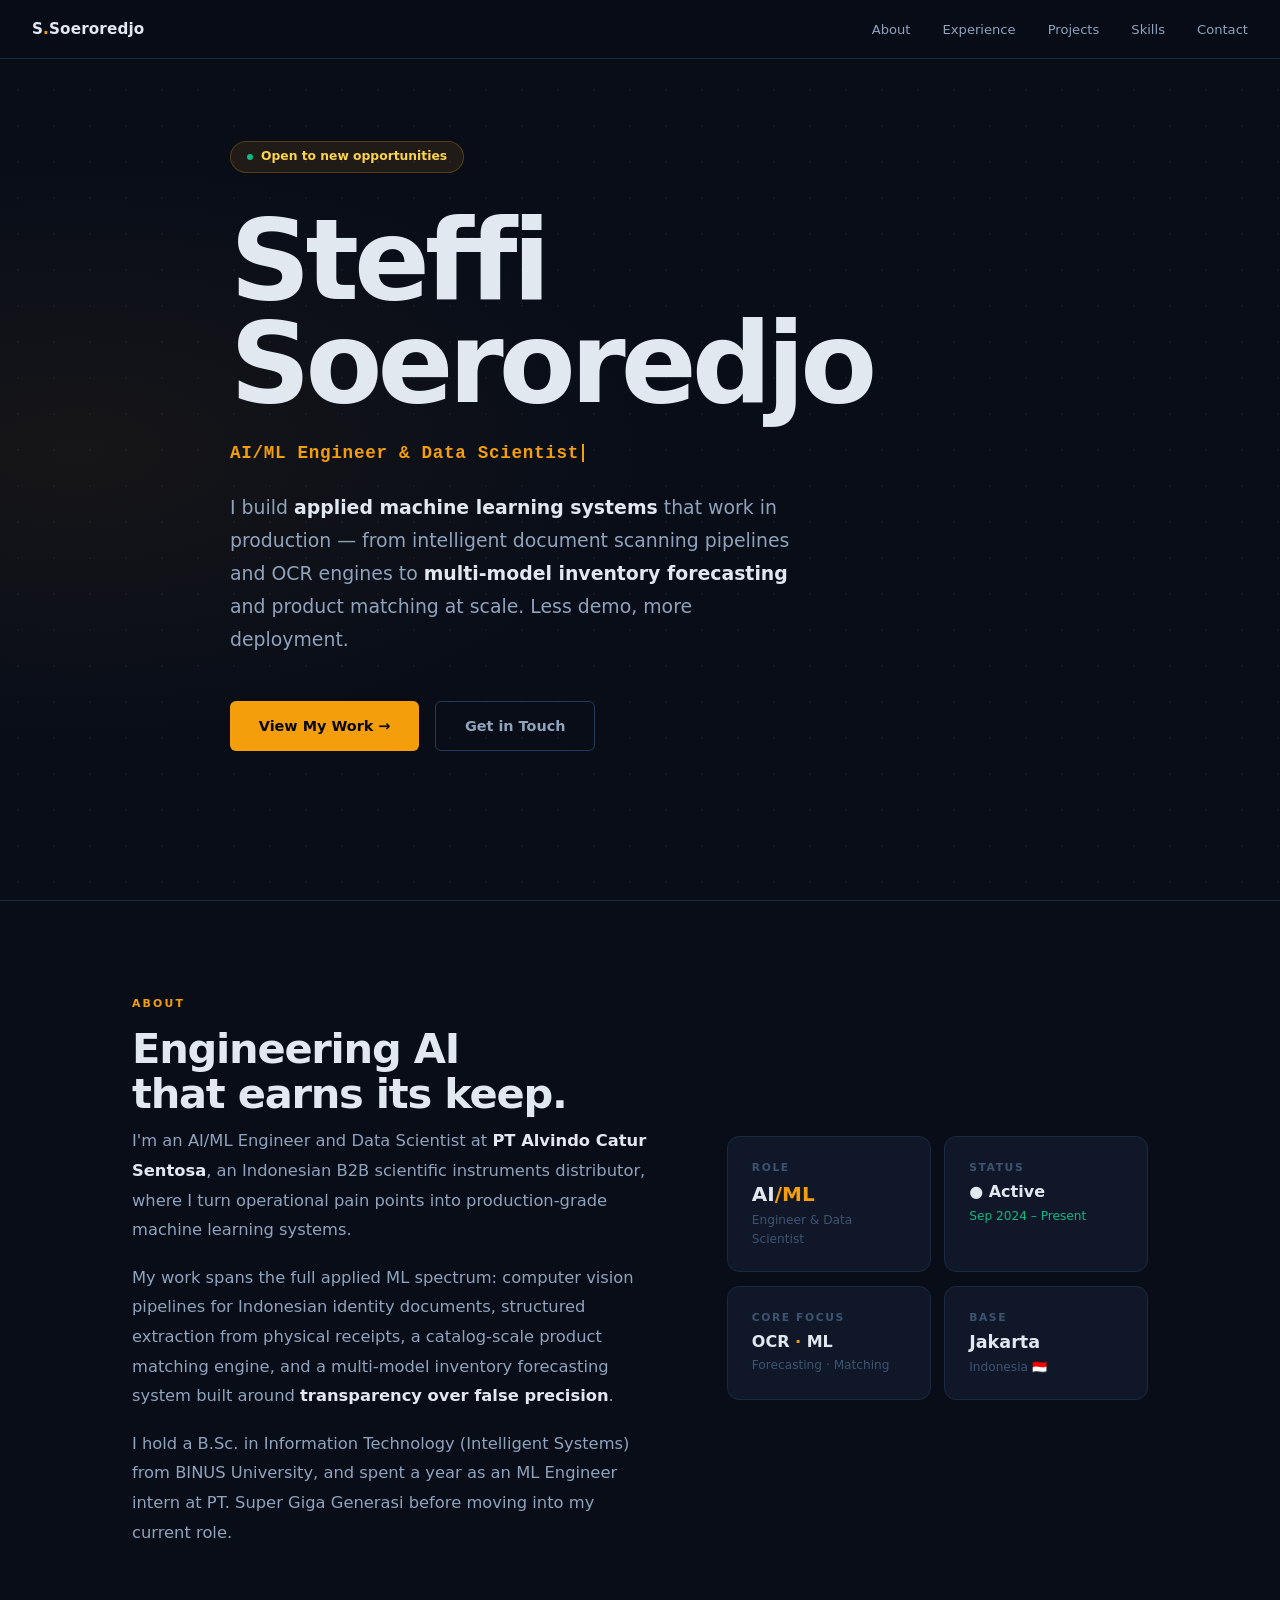
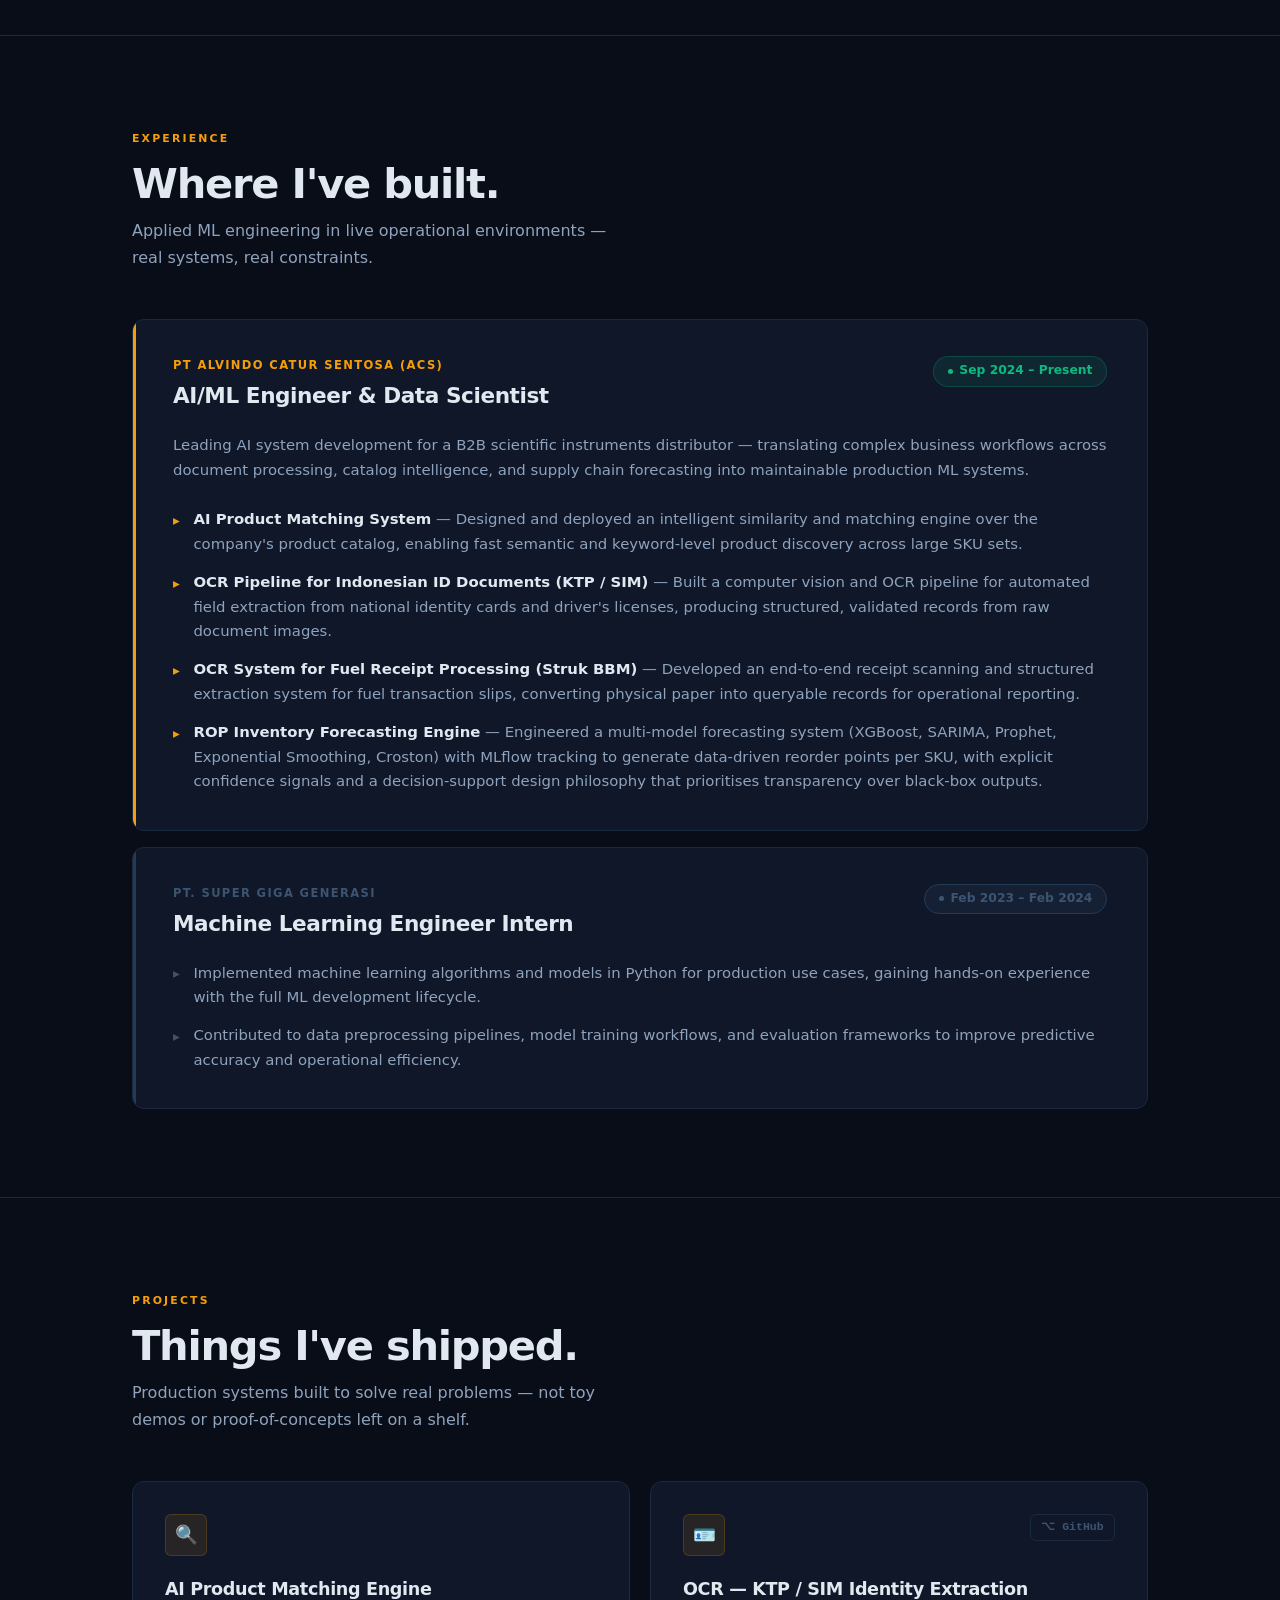
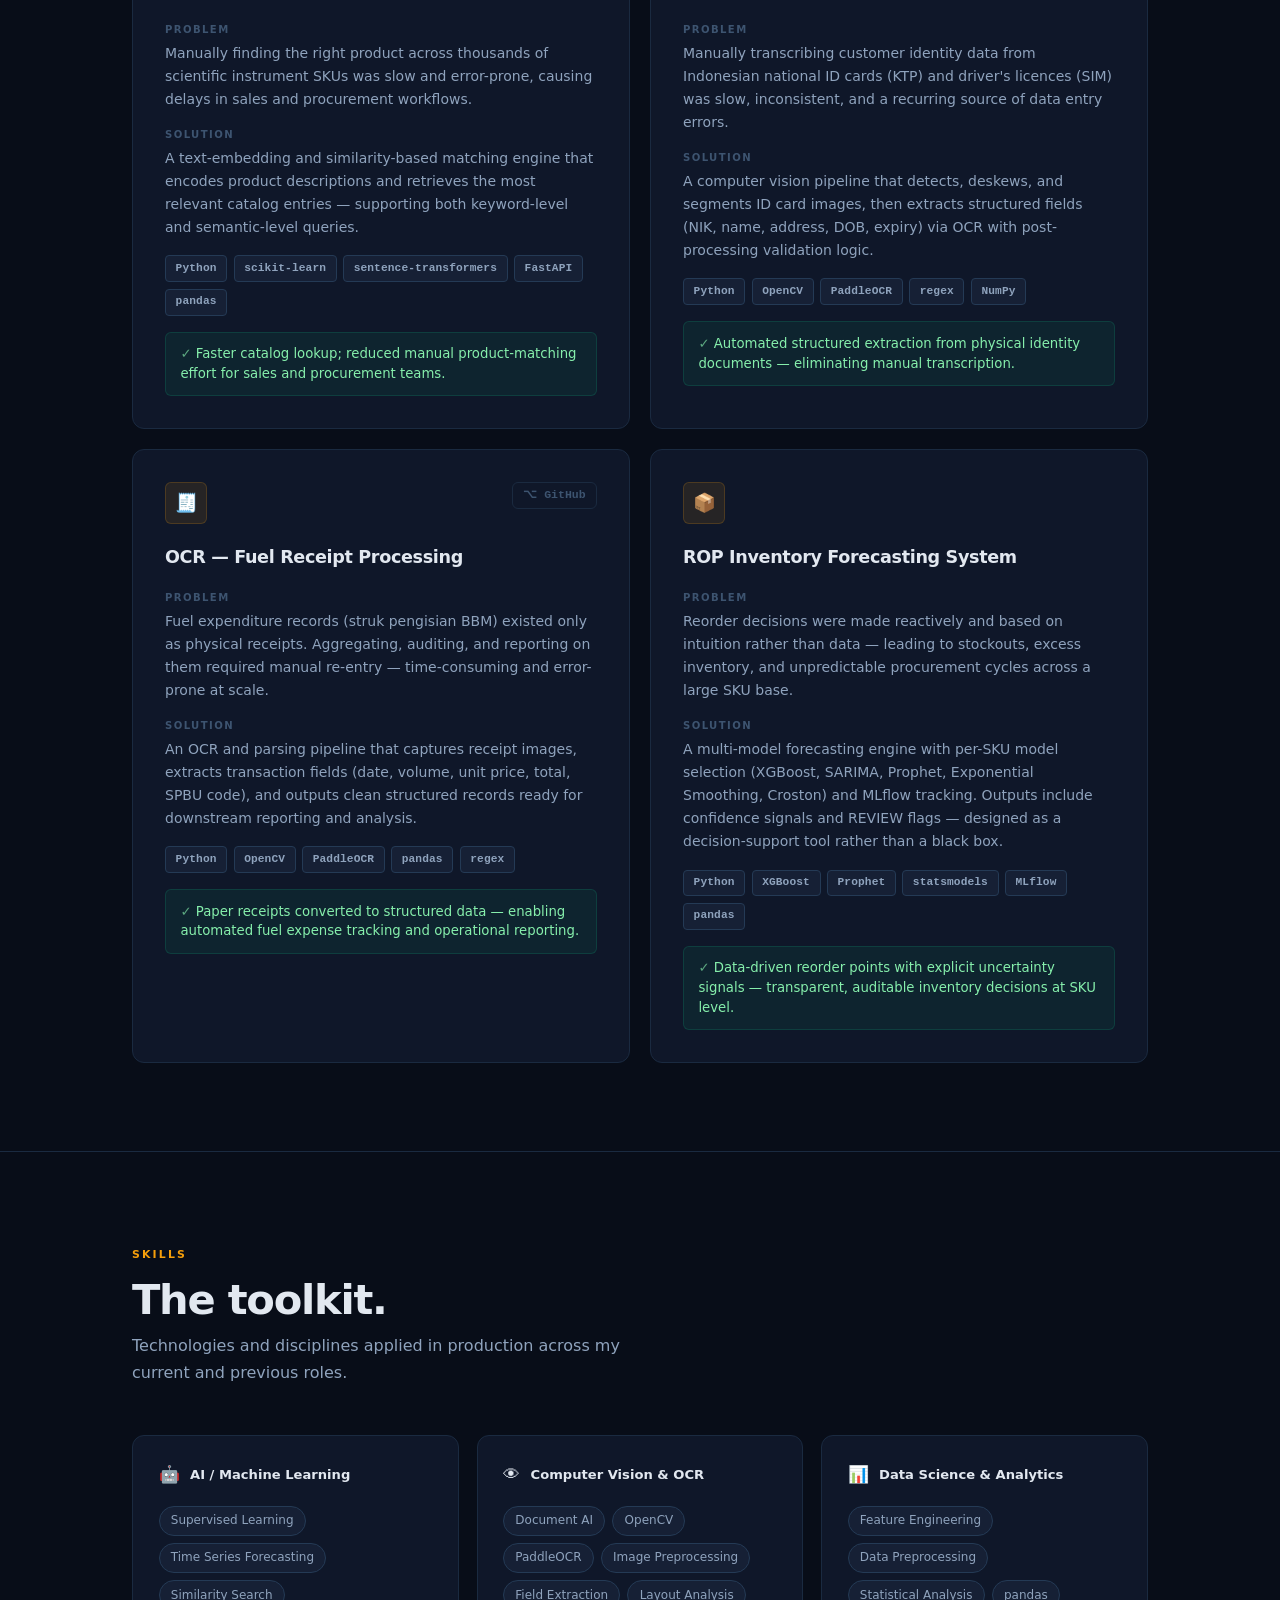
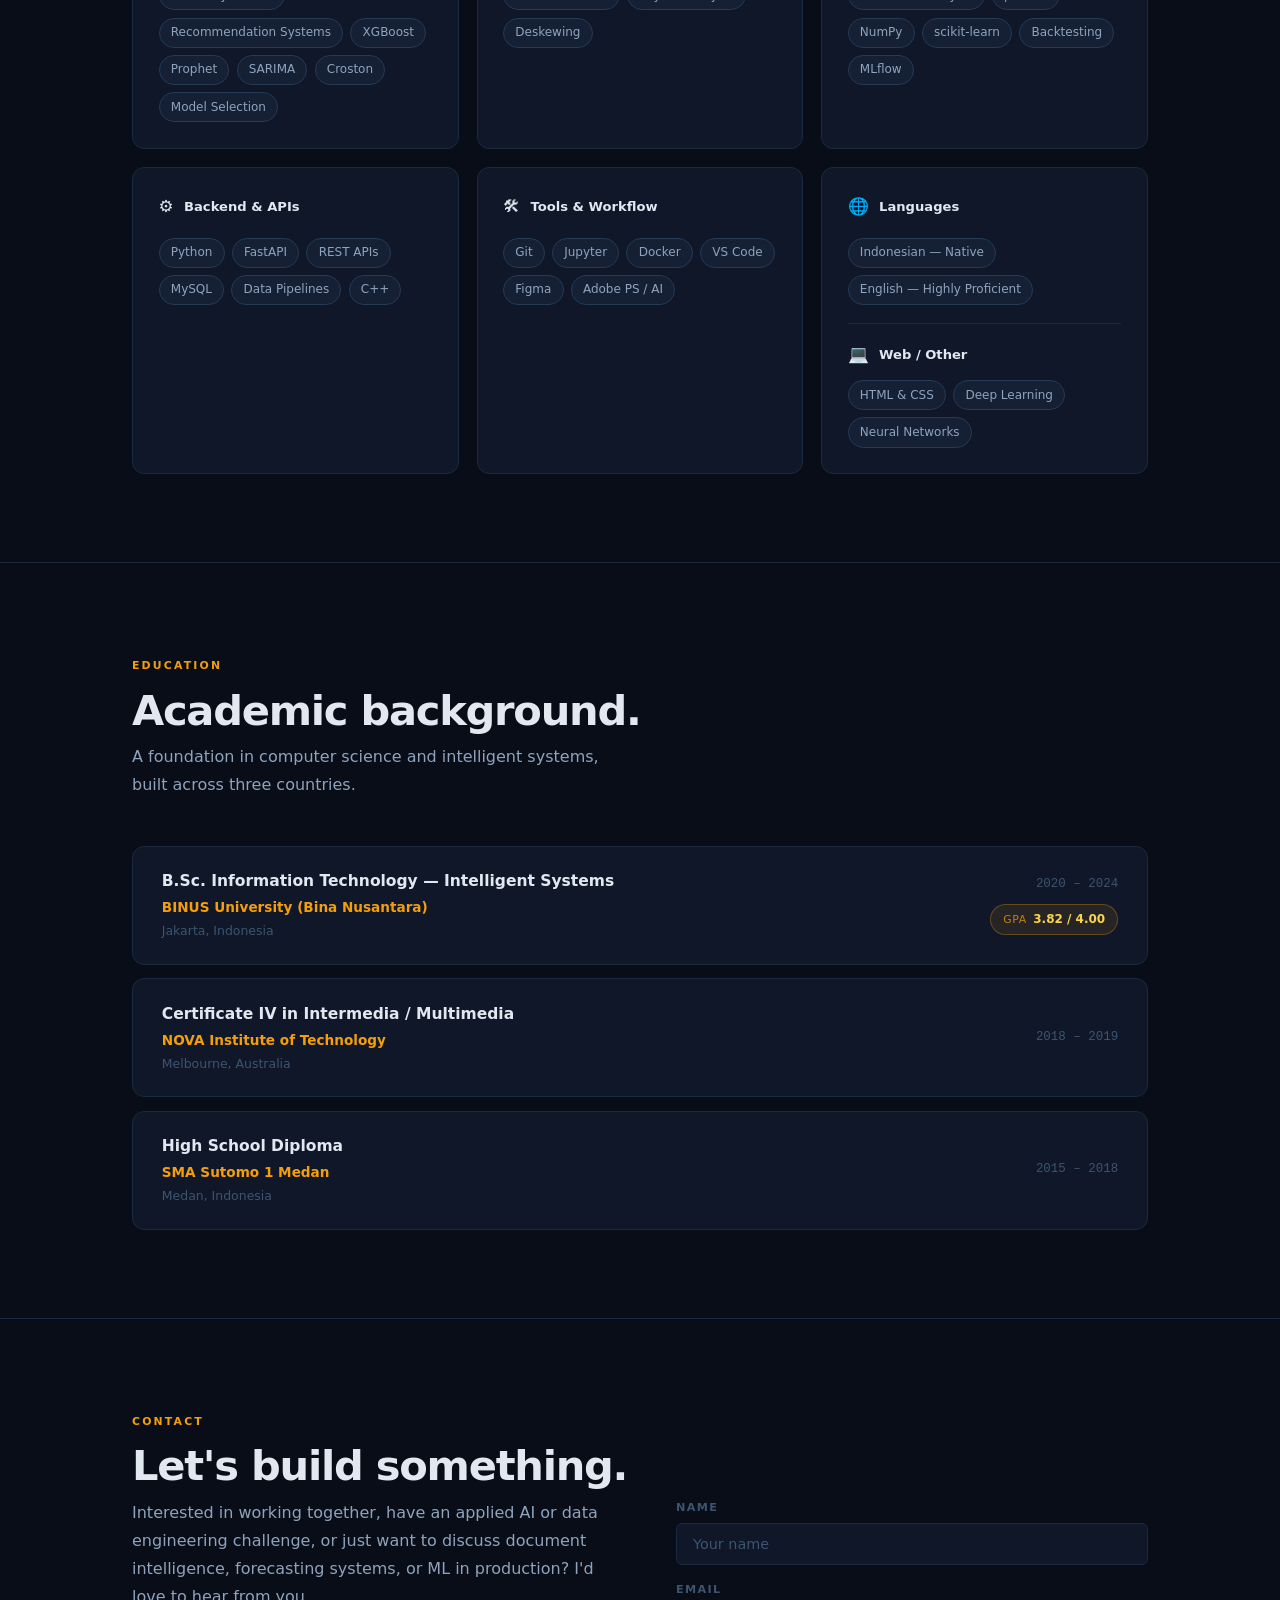
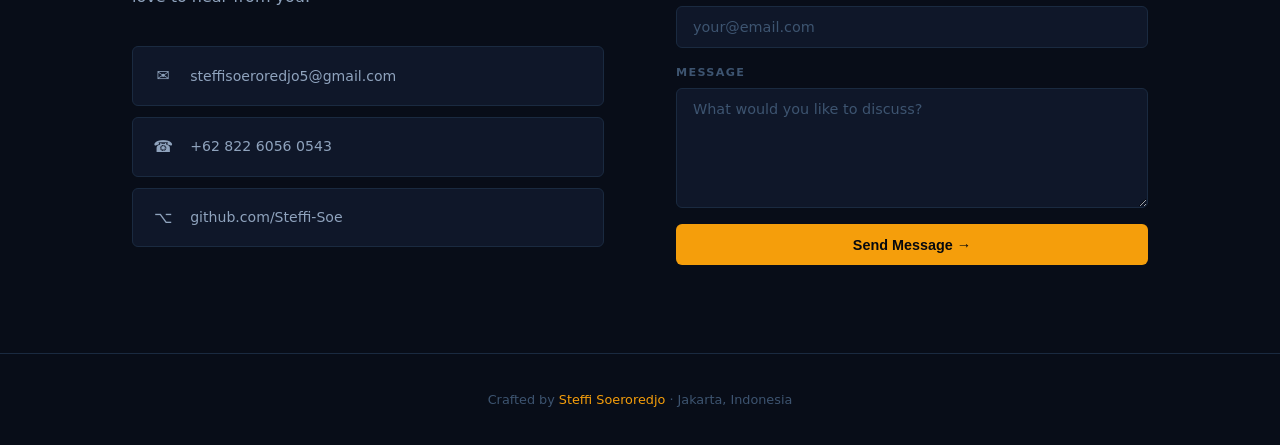
==== index.html @ 79d6d600 "Initial commit" ====
<!DOCTYPE html>
<html lang="en">
<head>
  <meta charset="UTF-8" />
  <meta name="viewport" content="width=device-width, initial-scale=1.0" />
  <title>Steffi Soeroredjo — AI/ML Engineer & Data Scientist</title>
  <style>
    /* ── DESIGN TOKENS ───────────────────────────────────────── */
    :root {
      --bg:           #080D18;
      --surface:      #0F1729;
      --surface-2:    #162035;
      --border:       #1A2A40;
      --border-light: #243A55;
      --accent:       #F59E0B;
      --accent-dim:   rgba(245,158,11,0.10);
      --accent-glow:  rgba(245,158,11,0.25);
      --accent-soft:  #FCD34D;
      --text:         #E2E8F0;
      --text-2:       #8FA3BD;
      --text-3:       #3D5470;
      --green:        #10B981;
      --green-dim:    rgba(16,185,129,0.08);
      --r:            12px;
      --r-sm:         6px;
    }

    /* ── RESET ───────────────────────────────────────────────── */
    *, *::before, *::after { box-sizing: border-box; margin: 0; padding: 0; }
    html { scroll-behavior: smooth; -webkit-font-smoothing: antialiased; }
    body {
      background: var(--bg);
      color: var(--text);
      font-family: -apple-system, BlinkMacSystemFont, 'Segoe UI', system-ui, sans-serif;
      font-size: 16px;
      line-height: 1.6;
      overflow-x: hidden;
    }
    a { color: var(--accent); text-decoration: none; }
    a:hover { text-decoration: underline; }

    /* ── LAYOUT ──────────────────────────────────────────────── */
    .container { max-width: 1080px; margin: 0 auto; padding: 0 2rem; }
    section { padding: 5.5rem 0; }

    /* ── EYEBROW LABEL ───────────────────────────────────────── */
    .eyebrow {
      display: inline-block;
      font-size: 0.68rem;
      font-weight: 700;
      letter-spacing: 0.2em;
      text-transform: uppercase;
      color: var(--accent);
      margin-bottom: 0.9rem;
    }

    /* ── SECTION HEADERS ─────────────────────────────────────── */
    h2 {
      font-size: clamp(1.9rem, 4vw, 2.6rem);
      font-weight: 900;
      color: var(--text);
      line-height: 1.08;
      letter-spacing: -0.03em;
      margin-bottom: 0.6rem;
    }
    .section-sub {
      color: var(--text-2);
      font-size: 1rem;
      max-width: 500px;
      margin-bottom: 3rem;
      line-height: 1.7;
    }

    /* ── NAV ─────────────────────────────────────────────────── */
    nav {
      position: fixed;
      top: 0; left: 0; right: 0;
      z-index: 200;
      display: flex;
      justify-content: space-between;
      align-items: center;
      padding: 1rem 2rem;
      background: rgba(8, 13, 24, 0.82);
      backdrop-filter: blur(20px);
      -webkit-backdrop-filter: blur(20px);
      border-bottom: 1px solid var(--border);
    }
    .nav-logo {
      font-size: 0.95rem;
      font-weight: 800;
      color: var(--text);
      letter-spacing: 0.01em;
    }
    .nav-logo em { color: var(--accent); font-style: normal; }
    .nav-links { display: flex; gap: 2rem; list-style: none; }
    .nav-links a {
      font-size: 0.82rem;
      font-weight: 500;
      color: var(--text-2);
      transition: color 0.2s;
    }
    .nav-links a:hover { color: var(--accent); text-decoration: none; }

    /* ── BUTTONS ─────────────────────────────────────────────── */
    .btn {
      display: inline-flex;
      align-items: center;
      gap: 0.5rem;
      padding: 0.8rem 1.8rem;
      border-radius: var(--r-sm);
      font-size: 0.9rem;
      font-weight: 700;
      cursor: pointer;
      border: none;
      transition: all 0.2s;
      text-decoration: none;
    }
    .btn-primary {
      background: var(--accent);
      color: #06090F;
    }
    .btn-primary:hover {
      background: var(--accent-soft);
      box-shadow: 0 8px 28px var(--accent-glow);
      transform: translateY(-1px);
      text-decoration: none;
    }
    .btn-ghost {
      background: transparent;
      color: var(--text-2);
      border: 1px solid var(--border-light);
    }
    .btn-ghost:hover {
      background: var(--surface);
      color: var(--text);
      border-color: var(--accent);
      text-decoration: none;
    }

    /* ── HERO ────────────────────────────────────────────────── */
    #hero {
      min-height: 100vh;
      display: flex;
      align-items: center;
      padding-top: 5rem;
      position: relative;
      overflow: hidden;
    }
    #hero::before {
      content: '';
      position: absolute;
      inset: 0;
      background-image: radial-gradient(circle, rgba(255,255,255,0.04) 1px, transparent 1px);
      background-size: 36px 36px;
      pointer-events: none;
    }
    #hero::after {
      content: '';
      position: absolute;
      top: 15%; left: -15%;
      width: 70%; height: 70%;
      background: radial-gradient(ellipse at 30% 50%,
        rgba(245,158,11,0.06) 0%, transparent 65%);
      pointer-events: none;
    }
    .hero-inner { position: relative; z-index: 1; max-width: 820px; }
    .hero-badge {
      display: inline-flex;
      align-items: center;
      gap: 0.5rem;
      padding: 0.35rem 1rem;
      border-radius: 999px;
      background: var(--accent-dim);
      border: 1px solid rgba(245,158,11,0.25);
      font-size: 0.77rem;
      font-weight: 600;
      color: var(--accent-soft);
      margin-bottom: 2.2rem;
    }
    .dot-green {
      width: 6px; height: 6px;
      background: var(--green);
      border-radius: 50%;
      animation: blink 2s ease-in-out infinite;
    }
    @keyframes blink {
      0%, 100% { opacity: 1; }
      50%       { opacity: 0.25; }
    }
    .hero-name {
      font-size: clamp(3.5rem, 10vw, 7rem);
      font-weight: 900;
      color: var(--text);
      line-height: 0.92;
      letter-spacing: -0.045em;
      margin-bottom: 1.5rem;
      position: relative;
      display: inline-block;
    }
    /* SIGNATURE — scan line sweeps name once on load */
    .hero-name::after {
      content: '';
      position: absolute;
      left: -3%; right: -3%;
      top: 0;
      height: 2px;
      background: linear-gradient(
        90deg,
        transparent 0%,
        rgba(245,158,11,0.0) 10%,
        var(--accent) 50%,
        rgba(245,158,11,0.0) 90%,
        transparent 100%
      );
      box-shadow: 0 0 12px 2px rgba(245,158,11,0.5);
      animation: scan 2.4s cubic-bezier(0.4, 0, 0.2, 1) 0.6s both;
      opacity: 0;
    }
    @keyframes scan {
      0%   { top: 0%;    opacity: 0.95; }
      88%  { top: 108%;  opacity: 0.95; }
      100% { top: 108%;  opacity: 0;    }
    }
    .hero-role {
      font-family: 'Courier New', 'Lucida Console', monospace;
      font-size: clamp(0.88rem, 2vw, 1.1rem);
      font-weight: 600;
      color: var(--accent);
      letter-spacing: 0.04em;
      margin-bottom: 1.5rem;
    }
    .hero-role .cursor {
      display: inline-block;
      width: 2px; height: 1em;
      background: var(--accent);
      margin-left: 3px;
      vertical-align: middle;
      animation: cursor-blink 1s step-end infinite;
    }
    @keyframes cursor-blink {
      0%, 100% { opacity: 1; } 50% { opacity: 0; }
    }
    .hero-tagline {
      font-size: clamp(1rem, 2vw, 1.18rem);
      color: var(--text-2);
      max-width: 560px;
      line-height: 1.75;
      margin-bottom: 2.8rem;
    }
    .hero-tagline strong { color: var(--text); font-weight: 600; }
    .hero-cta { display: flex; gap: 1rem; flex-wrap: wrap; }

    /* ── ABOUT ───────────────────────────────────────────────── */
    #about { border-top: 1px solid var(--border); }
    .about-grid {
      display: grid;
      grid-template-columns: 1.1fr 0.9fr;
      gap: 5rem;
      align-items: center;
    }
    .about-text p {
      color: var(--text-2);
      font-size: 1.02rem;
      line-height: 1.82;
      margin-bottom: 1.1rem;
    }
    .about-text p strong { color: var(--text); }
    .about-text p:last-child { margin-bottom: 0; }
    .about-cards {
      display: grid;
      grid-template-columns: 1fr 1fr;
      gap: 0.85rem;
    }
    .info-card {
      background: var(--surface);
      border: 1px solid var(--border);
      border-radius: var(--r);
      padding: 1.35rem 1.5rem;
      transition: border-color 0.2s, box-shadow 0.2s;
    }
    .info-card:hover {
      border-color: rgba(245,158,11,0.35);
      box-shadow: 0 0 20px rgba(245,158,11,0.06);
    }
    .info-card-label {
      font-size: 0.67rem;
      font-weight: 700;
      letter-spacing: 0.15em;
      text-transform: uppercase;
      color: var(--text-3);
      margin-bottom: 0.45rem;
    }
    .info-card-value {
      font-size: 1.25rem;
      font-weight: 800;
      color: var(--text);
      line-height: 1.1;
    }
    .info-card-value em { color: var(--accent); font-style: normal; }
    .info-card-sub { font-size: 0.76rem; color: var(--text-3); margin-top: 0.35rem; }
    .info-card-sub.active { color: var(--green); }

    /* ── EXPERIENCE ──────────────────────────────────────────── */
    #experience { border-top: 1px solid var(--border); }
    .exp-stack { display: flex; flex-direction: column; gap: 1rem; }
    .exp-card {
      background: var(--surface);
      border: 1px solid var(--border);
      border-radius: var(--r);
      padding: 2.25rem 2.5rem;
      position: relative;
      overflow: hidden;
      transition: border-color 0.2s;
    }
    .exp-card::before {
      content: '';
      position: absolute;
      left: 0; top: 0; bottom: 0;
      width: 3px;
      background: var(--accent);
    }
    .exp-card.secondary::before { background: var(--border-light); }
    .exp-card:hover { border-color: var(--border-light); }
    .exp-top {
      display: flex;
      justify-content: space-between;
      align-items: flex-start;
      flex-wrap: wrap;
      gap: 0.75rem;
      margin-bottom: 1.2rem;
    }
    .exp-company {
      font-size: 0.72rem;
      font-weight: 700;
      letter-spacing: 0.12em;
      text-transform: uppercase;
      color: var(--accent);
      margin-bottom: 0.3rem;
    }
    .exp-card.secondary .exp-company { color: var(--text-3); }
    .exp-role {
      font-size: 1.35rem;
      font-weight: 800;
      color: var(--text);
      letter-spacing: -0.02em;
    }
    .exp-badge {
      display: inline-flex;
      align-items: center;
      gap: 0.4rem;
      padding: 0.28rem 0.85rem;
      border-radius: 999px;
      font-size: 0.77rem;
      font-weight: 600;
      white-space: nowrap;
    }
    .exp-badge.current {
      background: rgba(16,185,129,0.1);
      border: 1px solid rgba(16,185,129,0.22);
      color: var(--green);
    }
    .exp-badge.past {
      background: var(--surface-2);
      border: 1px solid var(--border-light);
      color: var(--text-3);
    }
    .exp-badge .dot { width: 5px; height: 5px; border-radius: 50%; }
    .exp-badge.current .dot { background: var(--green); animation: blink 2s ease-in-out infinite; }
    .exp-badge.past .dot { background: var(--text-3); }
    .exp-desc {
      color: var(--text-2);
      font-size: 0.93rem;
      line-height: 1.7;
      margin-bottom: 1.5rem;
    }
    .exp-bullets { list-style: none; display: flex; flex-direction: column; gap: 0.85rem; }
    .exp-bullets li {
      display: flex;
      gap: 0.85rem;
      align-items: flex-start;
      color: var(--text-2);
      font-size: 0.93rem;
      line-height: 1.65;
    }
    .exp-bullets li .arrow {
      color: var(--accent);
      flex-shrink: 0;
      margin-top: 0.12em;
      font-size: 0.85rem;
    }
    .exp-card.secondary .exp-bullets li .arrow { color: var(--text-3); }
    .exp-bullets li strong { color: var(--text); font-weight: 600; }

    /* ── PROJECTS ────────────────────────────────────────────── */
    #projects { border-top: 1px solid var(--border); }
    .projects-grid {
      display: grid;
      grid-template-columns: repeat(2, 1fr);
      gap: 1.25rem;
    }
    .proj-card {
      background: var(--surface);
      border: 1px solid var(--border);
      border-radius: var(--r);
      padding: 2rem;
      display: flex;
      flex-direction: column;
      gap: 1.2rem;
      position: relative;
      overflow: hidden;
      transition: border-color 0.25s, transform 0.25s, box-shadow 0.25s;
    }
    .proj-card::before {
      content: '';
      position: absolute;
      inset: 0;
      background: radial-gradient(ellipse at 0% 0%, rgba(245,158,11,0.07), transparent 55%);
      opacity: 0;
      transition: opacity 0.25s;
      pointer-events: none;
    }
    .proj-card:hover {
      border-color: rgba(245,158,11,0.35);
      transform: translateY(-4px);
      box-shadow: 0 20px 48px rgba(0,0,0,0.45);
    }
    .proj-card:hover::before { opacity: 1; }
    .proj-icon {
      width: 42px; height: 42px;
      background: var(--accent-dim);
      border: 1px solid rgba(245,158,11,0.18);
      border-radius: var(--r-sm);
      display: flex;
      align-items: center;
      justify-content: center;
      font-size: 1.15rem;
      position: relative; z-index: 1;
      flex-shrink: 0;
    }
    .proj-title {
      font-size: 1.1rem;
      font-weight: 800;
      color: var(--text);
      letter-spacing: -0.02em;
      position: relative; z-index: 1;
    }
    .proj-body { display: flex; flex-direction: column; gap: 1rem; flex: 1; position: relative; z-index: 1; }
    .proj-row-label {
      font-size: 0.63rem;
      font-weight: 700;
      letter-spacing: 0.14em;
      text-transform: uppercase;
      color: var(--text-3);
      margin-bottom: 0.22rem;
    }
    .proj-row-text {
      font-size: 0.875rem;
      color: var(--text-2);
      line-height: 1.65;
    }
    .proj-tags { display: flex; flex-wrap: wrap; gap: 0.4rem; }
    .tag {
      font-size: 0.7rem;
      font-weight: 600;
      font-family: 'Courier New', monospace;
      letter-spacing: 0.01em;
      background: var(--surface-2);
      border: 1px solid var(--border-light);
      color: var(--text-2);
      padding: 0.22rem 0.6rem;
      border-radius: 4px;
    }
    .proj-outcome {
      background: var(--green-dim);
      border: 1px solid rgba(16,185,129,0.18);
      border-radius: var(--r-sm);
      padding: 0.7rem 0.9rem;
      font-size: 0.83rem;
      color: #86EFAC;
      line-height: 1.5;
    }
    .proj-outcome::before { content: '✓  '; opacity: 0.65; }
    .gh-link {
      display: inline-flex;
      align-items: center;
      gap: 0.3rem;
      font-size: 0.72rem;
      font-weight: 600;
      font-family: 'Courier New', monospace;
      color: var(--text-3);
      border: 1px solid var(--border);
      border-radius: var(--r-sm);
      padding: 0.22rem 0.65rem;
      transition: color 0.2s, border-color 0.2s;
      text-decoration: none;
    }
    .gh-link:hover {
      color: var(--accent-soft);
      border-color: rgba(245,158,11,0.35);
      text-decoration: none;
    }

    /* ── SKILLS ──────────────────────────────────────────────── */
    #skills { border-top: 1px solid var(--border); }
    .skills-grid {
      display: grid;
      grid-template-columns: repeat(3, 1fr);
      gap: 1.1rem;
    }
    .skill-block {
      background: var(--surface);
      border: 1px solid var(--border);
      border-radius: var(--r);
      padding: 1.6rem;
      transition: border-color 0.2s;
    }
    .skill-block:hover { border-color: var(--border-light); }
    .skill-head {
      display: flex;
      align-items: center;
      gap: 0.65rem;
      margin-bottom: 1.1rem;
    }
    .skill-head-icon { font-size: 1.05rem; }
    .skill-head-title { font-size: 0.82rem; font-weight: 700; color: var(--text); }
    .pills { display: flex; flex-wrap: wrap; gap: 0.45rem; }
    .pill {
      font-size: 0.75rem;
      font-weight: 500;
      padding: 0.28rem 0.7rem;
      border-radius: 999px;
      background: var(--surface-2);
      border: 1px solid var(--border-light);
      color: var(--text-2);
      transition: border-color 0.15s, color 0.15s;
      cursor: default;
    }
    .pill:hover { border-color: rgba(245,158,11,0.4); color: var(--accent-soft); }

    /* ── EDUCATION ───────────────────────────────────────────── */
    #education { border-top: 1px solid var(--border); }
    .edu-list { display: flex; flex-direction: column; gap: 0.85rem; }
    .edu-card {
      background: var(--surface);
      border: 1px solid var(--border);
      border-radius: var(--r);
      padding: 1.4rem 1.8rem;
      display: flex;
      justify-content: space-between;
      align-items: center;
      flex-wrap: wrap;
      gap: 1rem;
      transition: border-color 0.2s;
    }
    .edu-card:hover { border-color: var(--border-light); }
    .edu-degree { font-size: 0.97rem; font-weight: 700; color: var(--text); margin-bottom: 0.2rem; }
    .edu-inst { font-size: 0.85rem; color: var(--accent); font-weight: 600; }
    .edu-loc { font-size: 0.78rem; color: var(--text-3); margin-top: 0.15rem; }
    .edu-period {
      font-size: 0.78rem;
      color: var(--text-3);
      font-family: 'Courier New', monospace;
      white-space: nowrap;
      flex-shrink: 0;
    }
    .edu-right { display: flex; flex-direction: column; align-items: flex-end; gap: 0.55rem; flex-shrink: 0; }
    .gpa-badge {
      display: inline-flex;
      align-items: center;
      gap: 0.4rem;
      padding: 0.3rem 0.75rem;
      background: var(--accent-dim);
      border: 1px solid rgba(245,158,11,0.3);
      border-radius: 999px;
      font-size: 0.75rem;
      font-weight: 700;
      color: var(--accent-soft);
      white-space: nowrap;
    }
    .gpa-badge .gpa-label {
      font-weight: 500;
      color: var(--accent);
      opacity: 0.75;
      font-size: 0.68rem;
      letter-spacing: 0.06em;
      text-transform: uppercase;
    }

    /* ── CONTACT ─────────────────────────────────────────────── */
    #contact { border-top: 1px solid var(--border); }
    .contact-wrap {
      display: grid;
      grid-template-columns: 1fr 1fr;
      gap: 4.5rem;
      align-items: start;
    }
    .contact-info p {
      color: var(--text-2);
      font-size: 1rem;
      line-height: 1.75;
      margin-bottom: 2.2rem;
    }
    .contact-links { display: flex; flex-direction: column; gap: 0.7rem; }
    .clink {
      display: flex;
      align-items: center;
      gap: 1rem;
      padding: 1rem 1.2rem;
      background: var(--surface);
      border: 1px solid var(--border);
      border-radius: var(--r-sm);
      color: var(--text-2);
      font-size: 0.88rem;
      transition: border-color 0.2s, color 0.2s, background 0.2s;
    }
    .clink:hover {
      border-color: var(--accent);
      color: var(--text);
      background: var(--surface-2);
      text-decoration: none;
    }
    .clink-icon { font-size: 1rem; width: 22px; text-align: center; flex-shrink: 0; }
    .contact-form { display: flex; flex-direction: column; gap: 1rem; }
    .form-group { display: flex; flex-direction: column; gap: 0.4rem; }
    .form-label {
      font-size: 0.7rem;
      font-weight: 700;
      letter-spacing: 0.12em;
      text-transform: uppercase;
      color: var(--text-3);
    }
    .form-input, .form-area {
      background: var(--surface);
      border: 1px solid var(--border);
      border-radius: var(--r-sm);
      padding: 0.75rem 1rem;
      color: var(--text);
      font-family: inherit;
      font-size: 0.9rem;
      outline: none;
      transition: border-color 0.2s;
      width: 100%;
    }
    .form-input:focus, .form-area:focus { border-color: var(--accent); }
    .form-area { resize: vertical; min-height: 120px; }
    .form-input::placeholder, .form-area::placeholder { color: var(--text-3); }
    #form-status {
      font-size: 0.82rem;
      color: var(--green);
      text-align: center;
      display: none;
      padding: 0.4rem;
    }

    /* ── FOOTER ──────────────────────────────────────────────── */
    footer {
      border-top: 1px solid var(--border);
      padding: 2.2rem 2rem;
      text-align: center;
      font-size: 0.8rem;
      color: var(--text-3);
    }
    footer em { color: var(--accent); font-style: normal; }

    /* ── SCROLL REVEAL ───────────────────────────────────────── */
    .reveal {
      opacity: 0;
      transform: translateY(28px);
      transition: opacity 0.65s ease, transform 0.65s ease;
    }
    .reveal.in { opacity: 1; transform: none; }
    .reveal-delay-1 { transition-delay: 0.05s; }
    .reveal-delay-2 { transition-delay: 0.12s; }
    .reveal-delay-3 { transition-delay: 0.19s; }
    .reveal-delay-4 { transition-delay: 0.26s; }

    /* ── RESPONSIVE ──────────────────────────────────────────── */
    @media (max-width: 900px) {
      .about-grid { grid-template-columns: 1fr; gap: 3rem; }
      .skills-grid { grid-template-columns: repeat(2, 1fr); }
    }
    @media (max-width: 720px) {
      section { padding: 4rem 0; }
      .container { padding: 0 1.25rem; }
      .nav-links { display: none; }
      .projects-grid { grid-template-columns: 1fr; }
      .contact-wrap { grid-template-columns: 1fr; gap: 2.5rem; }
      .exp-top { flex-direction: column; }
    }
    @media (max-width: 500px) {
      .skills-grid { grid-template-columns: 1fr; }
      .about-cards { grid-template-columns: 1fr 1fr; }
      .hero-cta { flex-direction: column; }
      .btn { width: 100%; justify-content: center; }
    }
    @media (prefers-reduced-motion: reduce) {
      .reveal { opacity: 1; transform: none; transition: none; }
      .hero-name::after { animation: none; opacity: 0; }
      .dot-green { animation: none; }
      .exp-badge.current .dot { animation: none; }
      .hero-role .cursor { animation: none; }
    }
  </style>
</head>
<body>

  <!-- ░░ NAV ░░ -->
  <nav>
    <div class="nav-logo">S<em>.</em>Soeroredjo</div>
    <ul class="nav-links">
      <li><a href="#about">About</a></li>
      <li><a href="#experience">Experience</a></li>
      <li><a href="#projects">Projects</a></li>
      <li><a href="#skills">Skills</a></li>
      <li><a href="#contact">Contact</a></li>
    </ul>
  </nav>

  <!-- ░░ HERO ░░ -->
  <section id="hero">
    <div class="container">
      <div class="hero-inner">
        <div class="hero-badge">
          <span class="dot-green"></span>
          Open to new opportunities
        </div>
        <h1 class="hero-name">Steffi<br>Soeroredjo</h1>
        <div class="hero-role">
          AI/ML Engineer &amp; Data Scientist<span class="cursor"></span>
        </div>
        <p class="hero-tagline">
          I build <strong>applied machine learning systems</strong> that work in production —
          from intelligent document scanning pipelines and OCR engines
          to <strong>multi-model inventory forecasting</strong> and product matching at scale.
          Less demo, more deployment.
        </p>
        <div class="hero-cta">
          <a href="#projects" class="btn btn-primary">View My Work →</a>
          <a href="mailto:steffisoeroredjo5@gmail.com" class="btn btn-ghost">Get in Touch</a>
        </div>
      </div>
    </div>
  </section>

  <!-- ░░ ABOUT ░░ -->
  <section id="about">
    <div class="container">
      <div class="about-grid reveal">
        <div class="about-text">
          <span class="eyebrow">About</span>
          <h2>Engineering AI<br>that earns its keep.</h2>
          <p>
            I'm an AI/ML Engineer and Data Scientist at <strong>PT Alvindo Catur Sentosa</strong>,
            an Indonesian B2B scientific instruments distributor, where I turn operational
            pain points into production-grade machine learning systems.
          </p>
          <p>
            My work spans the full applied ML spectrum: computer vision pipelines
            for Indonesian identity documents, structured extraction from physical receipts,
            a catalog-scale product matching engine, and a multi-model inventory
            forecasting system built around <strong>transparency over false precision</strong>.
          </p>
          <p>
            I hold a B.Sc. in Information Technology (Intelligent Systems) from BINUS University,
            and spent a year as an ML Engineer intern at PT. Super Giga Generasi before
            moving into my current role.
          </p>
        </div>
        <div class="about-cards">
          <div class="info-card">
            <div class="info-card-label">Role</div>
            <div class="info-card-value">AI<em>/ML</em></div>
            <div class="info-card-sub">Engineer &amp; Data Scientist</div>
          </div>
          <div class="info-card">
            <div class="info-card-label">Status</div>
            <div class="info-card-value" style="font-size:1rem;">● Active</div>
            <div class="info-card-sub active">Sep 2024 – Present</div>
          </div>
          <div class="info-card">
            <div class="info-card-label">Core Focus</div>
            <div class="info-card-value" style="font-size:1rem;">OCR<em> ·</em> ML</div>
            <div class="info-card-sub">Forecasting · Matching</div>
          </div>
          <div class="info-card">
            <div class="info-card-label">Base</div>
            <div class="info-card-value" style="font-size:1.1rem;">Jakarta</div>
            <div class="info-card-sub">Indonesia 🇮🇩</div>
          </div>
        </div>
      </div>
    </div>
  </section>

  <!-- ░░ EXPERIENCE ░░ -->
  <section id="experience">
    <div class="container">
      <span class="eyebrow">Experience</span>
      <h2>Where I've built.</h2>
      <p class="section-sub">Applied ML engineering in live operational environments — real systems, real constraints.</p>
      <div class="exp-stack">

        <div class="exp-card reveal">
          <div class="exp-top">
            <div>
              <div class="exp-company">PT Alvindo Catur Sentosa (ACS)</div>
              <div class="exp-role">AI/ML Engineer &amp; Data Scientist</div>
            </div>
            <div class="exp-badge current"><span class="dot"></span>Sep 2024 – Present</div>
          </div>
          <p class="exp-desc">
            Leading AI system development for a B2B scientific instruments distributor —
            translating complex business workflows across document processing,
            catalog intelligence, and supply chain forecasting into
            maintainable production ML systems.
          </p>
          <ul class="exp-bullets">
            <li><span class="arrow">▸</span><span><strong>AI Product Matching System</strong> — Designed and deployed an intelligent similarity and matching engine over the company's product catalog, enabling fast semantic and keyword-level product discovery across large SKU sets.</span></li>
            <li><span class="arrow">▸</span><span><strong>OCR Pipeline for Indonesian ID Documents (KTP / SIM)</strong> — Built a computer vision and OCR pipeline for automated field extraction from national identity cards and driver's licenses, producing structured, validated records from raw document images.</span></li>
            <li><span class="arrow">▸</span><span><strong>OCR System for Fuel Receipt Processing (Struk BBM)</strong> — Developed an end-to-end receipt scanning and structured extraction system for fuel transaction slips, converting physical paper into queryable records for operational reporting.</span></li>
            <li><span class="arrow">▸</span><span><strong>ROP Inventory Forecasting Engine</strong> — Engineered a multi-model forecasting system (XGBoost, SARIMA, Prophet, Exponential Smoothing, Croston) with MLflow tracking to generate data-driven reorder points per SKU, with explicit confidence signals and a decision-support design philosophy that prioritises transparency over black-box outputs.</span></li>
          </ul>
        </div>

        <div class="exp-card secondary reveal">
          <div class="exp-top">
            <div>
              <div class="exp-company">PT. Super Giga Generasi</div>
              <div class="exp-role">Machine Learning Engineer Intern</div>
            </div>
            <div class="exp-badge past"><span class="dot"></span>Feb 2023 – Feb 2024</div>
          </div>
          <ul class="exp-bullets">
            <li><span class="arrow">▸</span><span>Implemented machine learning algorithms and models in Python for production use cases, gaining hands-on experience with the full ML development lifecycle.</span></li>
            <li><span class="arrow">▸</span><span>Contributed to data preprocessing pipelines, model training workflows, and evaluation frameworks to improve predictive accuracy and operational efficiency.</span></li>
          </ul>
        </div>

      </div>
    </div>
  </section>

  <!-- ░░ PROJECTS ░░ -->
  <section id="projects">
    <div class="container">
      <span class="eyebrow">Projects</span>
      <h2>Things I've shipped.</h2>
      <p class="section-sub">Production systems built to solve real problems — not toy demos or proof-of-concepts left on a shelf.</p>
      <div class="projects-grid">

        <div class="proj-card reveal reveal-delay-1">
          <div style="display:flex;justify-content:space-between;align-items:flex-start;position:relative;z-index:1;">
            <div class="proj-icon">🔍</div>
            <!-- <a href="https://github.com/Steffi-Soe?tab=repositories" target="_blank" rel="noopener noreferrer" class="gh-link">⌥ GitHub</a> -->
          </div>
          <div class="proj-title">AI Product Matching Engine</div>
          <div class="proj-body">
            <div><div class="proj-row-label">Problem</div><p class="proj-row-text">Manually finding the right product across thousands of scientific instrument SKUs was slow and error-prone, causing delays in sales and procurement workflows.</p></div>
            <div><div class="proj-row-label">Solution</div><p class="proj-row-text">A text-embedding and similarity-based matching engine that encodes product descriptions and retrieves the most relevant catalog entries — supporting both keyword-level and semantic-level queries.</p></div>
            <div class="proj-tags">
              <span class="tag">Python</span><span class="tag">scikit-learn</span><span class="tag">sentence-transformers</span><span class="tag">FastAPI</span><span class="tag">pandas</span>
            </div>
            <div class="proj-outcome">Faster catalog lookup; reduced manual product-matching effort for sales and procurement teams.</div>
          </div>
        </div>

        <div class="proj-card reveal reveal-delay-2">
          <div style="display:flex;justify-content:space-between;align-items:flex-start;position:relative;z-index:1;">
            <div class="proj-icon">🪪</div>
            <a href="https://github.com/Steffi-Soe/indonesian-id-ocr-service" target="_blank" rel="noopener noreferrer" class="gh-link">⌥ GitHub</a>
          </div>
          <div class="proj-title">OCR — KTP / SIM Identity Extraction</div>
          <div class="proj-body">
            <div><div class="proj-row-label">Problem</div><p class="proj-row-text">Manually transcribing customer identity data from Indonesian national ID cards (KTP) and driver's licences (SIM) was slow, inconsistent, and a recurring source of data entry errors.</p></div>
            <div><div class="proj-row-label">Solution</div><p class="proj-row-text">A computer vision pipeline that detects, deskews, and segments ID card images, then extracts structured fields (NIK, name, address, DOB, expiry) via OCR with post-processing validation logic.</p></div>
            <div class="proj-tags">
              <span class="tag">Python</span><span class="tag">OpenCV</span><span class="tag">PaddleOCR</span><span class="tag">regex</span><span class="tag">NumPy</span>
            </div>
            <div class="proj-outcome">Automated structured extraction from physical identity documents — eliminating manual transcription.</div>
          </div>
        </div>

        <div class="proj-card reveal reveal-delay-3">
          <div style="display:flex;justify-content:space-between;align-items:flex-start;position:relative;z-index:1;">
            <div class="proj-icon">🧾</div>
            <a href="https://github.com/Steffi-Soe/struk-bbm-ocr" target="_blank" rel="noopener noreferrer" class="gh-link">⌥ GitHub</a>
          </div>
          <div class="proj-title">OCR — Fuel Receipt Processing</div>
          <div class="proj-body">
            <div><div class="proj-row-label">Problem</div><p class="proj-row-text">Fuel expenditure records (struk pengisian BBM) existed only as physical receipts. Aggregating, auditing, and reporting on them required manual re-entry — time-consuming and error-prone at scale.</p></div>
            <div><div class="proj-row-label">Solution</div><p class="proj-row-text">An OCR and parsing pipeline that captures receipt images, extracts transaction fields (date, volume, unit price, total, SPBU code), and outputs clean structured records ready for downstream reporting and analysis.</p></div>
            <div class="proj-tags">
              <span class="tag">Python</span><span class="tag">OpenCV</span><span class="tag">PaddleOCR</span><span class="tag">pandas</span><span class="tag">regex</span>
            </div>
            <div class="proj-outcome">Paper receipts converted to structured data — enabling automated fuel expense tracking and operational reporting.</div>
          </div>
        </div>

        <div class="proj-card reveal reveal-delay-4">
          <div style="display:flex;justify-content:space-between;align-items:flex-start;position:relative;z-index:1;">
            <div class="proj-icon">📦</div>
            <!-- <a href="https://github.com/Steffi-Soe?tab=repositories" target="_blank" rel="noopener noreferrer" class="gh-link">⌥ GitHub</a> -->
          </div>
          <div class="proj-title">ROP Inventory Forecasting System</div>
          <div class="proj-body">
            <div><div class="proj-row-label">Problem</div><p class="proj-row-text">Reorder decisions were made reactively and based on intuition rather than data — leading to stockouts, excess inventory, and unpredictable procurement cycles across a large SKU base.</p></div>
            <div><div class="proj-row-label">Solution</div><p class="proj-row-text">A multi-model forecasting engine with per-SKU model selection (XGBoost, SARIMA, Prophet, Exponential Smoothing, Croston) and MLflow tracking. Outputs include confidence signals and REVIEW flags — designed as a decision-support tool rather than a black box.</p></div>
            <div class="proj-tags">
              <span class="tag">Python</span><span class="tag">XGBoost</span><span class="tag">Prophet</span><span class="tag">statsmodels</span><span class="tag">MLflow</span><span class="tag">pandas</span>
            </div>
            <div class="proj-outcome">Data-driven reorder points with explicit uncertainty signals — transparent, auditable inventory decisions at SKU level.</div>
          </div>
        </div>

      </div>
    </div>
  </section>

  <!-- ░░ SKILLS ░░ -->
  <section id="skills">
    <div class="container">
      <span class="eyebrow">Skills</span>
      <h2>The toolkit.</h2>
      <p class="section-sub">Technologies and disciplines applied in production across my current and previous roles.</p>
      <div class="skills-grid">

        <div class="skill-block reveal reveal-delay-1">
          <div class="skill-head"><span class="skill-head-icon">🤖</span><span class="skill-head-title">AI / Machine Learning</span></div>
          <div class="pills">
            <span class="pill">Supervised Learning</span><span class="pill">Time Series Forecasting</span><span class="pill">Similarity Search</span><span class="pill">Recommendation Systems</span><span class="pill">XGBoost</span><span class="pill">Prophet</span><span class="pill">SARIMA</span><span class="pill">Croston</span><span class="pill">Model Selection</span>
          </div>
        </div>

        <div class="skill-block reveal reveal-delay-2">
          <div class="skill-head"><span class="skill-head-icon">👁</span><span class="skill-head-title">Computer Vision &amp; OCR</span></div>
          <div class="pills">
            <span class="pill">Document AI</span><span class="pill">OpenCV</span><span class="pill">PaddleOCR</span><span class="pill">Image Preprocessing</span><span class="pill">Field Extraction</span><span class="pill">Layout Analysis</span><span class="pill">Deskewing</span>
          </div>
        </div>

        <div class="skill-block reveal reveal-delay-3">
          <div class="skill-head"><span class="skill-head-icon">📊</span><span class="skill-head-title">Data Science &amp; Analytics</span></div>
          <div class="pills">
            <span class="pill">Feature Engineering</span><span class="pill">Data Preprocessing</span><span class="pill">Statistical Analysis</span><span class="pill">pandas</span><span class="pill">NumPy</span><span class="pill">scikit-learn</span><span class="pill">Backtesting</span><span class="pill">MLflow</span>
          </div>
        </div>

        <div class="skill-block reveal reveal-delay-1">
          <div class="skill-head"><span class="skill-head-icon">⚙️</span><span class="skill-head-title">Backend &amp; APIs</span></div>
          <div class="pills">
            <span class="pill">Python</span><span class="pill">FastAPI</span><span class="pill">REST APIs</span><span class="pill">MySQL</span><span class="pill">Data Pipelines</span><span class="pill">C++</span>
          </div>
        </div>

        <div class="skill-block reveal reveal-delay-2">
          <div class="skill-head"><span class="skill-head-icon">🛠</span><span class="skill-head-title">Tools &amp; Workflow</span></div>
          <div class="pills">
            <span class="pill">Git</span><span class="pill">Jupyter</span><span class="pill">Docker</span><span class="pill">VS Code</span><span class="pill">Figma</span><span class="pill">Adobe PS / AI</span>
          </div>
        </div>

        <div class="skill-block reveal reveal-delay-3">
          <div class="skill-head"><span class="skill-head-icon">🌐</span><span class="skill-head-title">Languages</span></div>
          <div class="pills">
            <span class="pill">Indonesian — Native</span><span class="pill">English — Highly Proficient</span>
          </div>
          <div style="margin-top:1.1rem; border-top:1px solid var(--border); padding-top:1.1rem;">
            <div class="skill-head" style="margin-bottom:0.75rem;"><span class="skill-head-icon">💻</span><span class="skill-head-title">Web / Other</span></div>
            <div class="pills">
              <span class="pill">HTML &amp; CSS</span><span class="pill">Deep Learning</span><span class="pill">Neural Networks</span>
            </div>
          </div>
        </div>

      </div>
    </div>
  </section>

  <!-- ░░ EDUCATION ░░ -->
  <section id="education">
    <div class="container">
      <span class="eyebrow">Education</span>
      <h2>Academic background.</h2>
      <p class="section-sub">A foundation in computer science and intelligent systems, built across three countries.</p>
      <div class="edu-list">
        <div class="edu-card reveal">
          <div>
            <div class="edu-degree">B.Sc. Information Technology — Intelligent Systems</div>
            <div class="edu-inst">BINUS University (Bina Nusantara)</div>
            <div class="edu-loc">Jakarta, Indonesia</div>
          </div>
          <div class="edu-right">
            <div class="edu-period">2020 – 2024</div>
            <div class="gpa-badge"><span class="gpa-label">GPA</span> 3.82 / 4.00</div>
          </div>
        </div>
        <div class="edu-card reveal">
          <div>
            <div class="edu-degree">Certificate IV in Intermedia / Multimedia</div>
            <div class="edu-inst">NOVA Institute of Technology</div>
            <div class="edu-loc">Melbourne, Australia</div>
          </div>
          <div class="edu-period">2018 – 2019</div>
        </div>
        <div class="edu-card reveal">
          <div>
            <div class="edu-degree">High School Diploma</div>
            <div class="edu-inst">SMA Sutomo 1 Medan</div>
            <div class="edu-loc">Medan, Indonesia</div>
          </div>
          <div class="edu-period">2015 – 2018</div>
        </div>
      </div>
    </div>
  </section>

  <!-- ░░ CONTACT ░░ -->
  <section id="contact">
    <div class="container">
      <span class="eyebrow">Contact</span>
      <h2>Let's build something.</h2>
      <div class="contact-wrap reveal">
        <div class="contact-info">
          <p>
            Interested in working together, have an applied AI or data engineering
            challenge, or just want to discuss document intelligence, forecasting systems,
            or ML in production? I'd love to hear from you.
          </p>
          <div class="contact-links">
            <a class="clink" href="mailto:steffisoeroredjo5@gmail.com">
              <span class="clink-icon">✉</span>steffisoeroredjo5@gmail.com
            </a>
            <a class="clink" href="tel:+6282260560543">
              <span class="clink-icon">☎</span>+62 822 6056 0543
            </a>
            <a class="clink" href="https://github.com/Steffi-Soe?tab=repositories" target="_blank" rel="noopener noreferrer">
              <span class="clink-icon">⌥</span>github.com/Steffi-Soe
            </a>
          </div>
        </div>
        <div class="contact-form">
          <div class="form-group">
            <label class="form-label" for="cf-name">Name</label>
            <input class="form-input" id="cf-name" type="text" placeholder="Your name" autocomplete="name" />
          </div>
          <div class="form-group">
            <label class="form-label" for="cf-email">Email</label>
            <input class="form-input" id="cf-email" type="email" placeholder="your@email.com" autocomplete="email" />
          </div>
          <div class="form-group">
            <label class="form-label" for="cf-msg">Message</label>
            <textarea class="form-area" id="cf-msg" placeholder="What would you like to discuss?"></textarea>
          </div>
          <button class="btn btn-primary" onclick="submitContact(event)" style="width:100%;justify-content:center;">
            Send Message →
          </button>
          <p id="form-status">✓ Your mail client is opening…</p>
        </div>
      </div>
    </div>
  </section>

  <!-- ░░ FOOTER ░░ -->
  <footer>
    <p>Crafted by <em>Steffi Soeroredjo</em> · Jakarta, Indonesia</p>
  </footer>

  <script>
    const io = new IntersectionObserver((entries) => {
      entries.forEach(e => { if (e.isIntersecting) e.target.classList.add('in'); });
    }, { threshold: 0.1 });
    document.querySelectorAll('.reveal').forEach(el => io.observe(el));

    const navAs = document.querySelectorAll('.nav-links a');
    const sects = document.querySelectorAll('section[id]');
    const navIO = new IntersectionObserver((entries) => {
      entries.forEach(e => {
        if (!e.isIntersecting) return;
        navAs.forEach(a => {
          a.style.color = a.getAttribute('href') === `#${e.target.id}` ? 'var(--accent)' : '';
        });
      });
    }, { threshold: 0.45 });
    sects.forEach(s => navIO.observe(s));

    function submitContact(e) {
      e.preventDefault();
      const name = document.getElementById('cf-name').value.trim();
      const mail = document.getElementById('cf-email').value.trim();
      const msg  = document.getElementById('cf-msg').value.trim();
      if (!name || !mail || !msg) { alert('Please fill in all fields.'); return; }
      const subj = encodeURIComponent(`Portfolio enquiry from ${name}`);
      const body = encodeURIComponent(`From: ${name}\nEmail: ${mail}\n\n${msg}`);
      window.location.href = `mailto:steffisoeroredjo5@gmail.com?subject=${subj}&body=${body}`;
      const fb = document.getElementById('form-status');
      fb.style.display = 'block';
      setTimeout(() => { fb.style.display = 'none'; }, 5000);
    }
  </script>

</body>
</html>
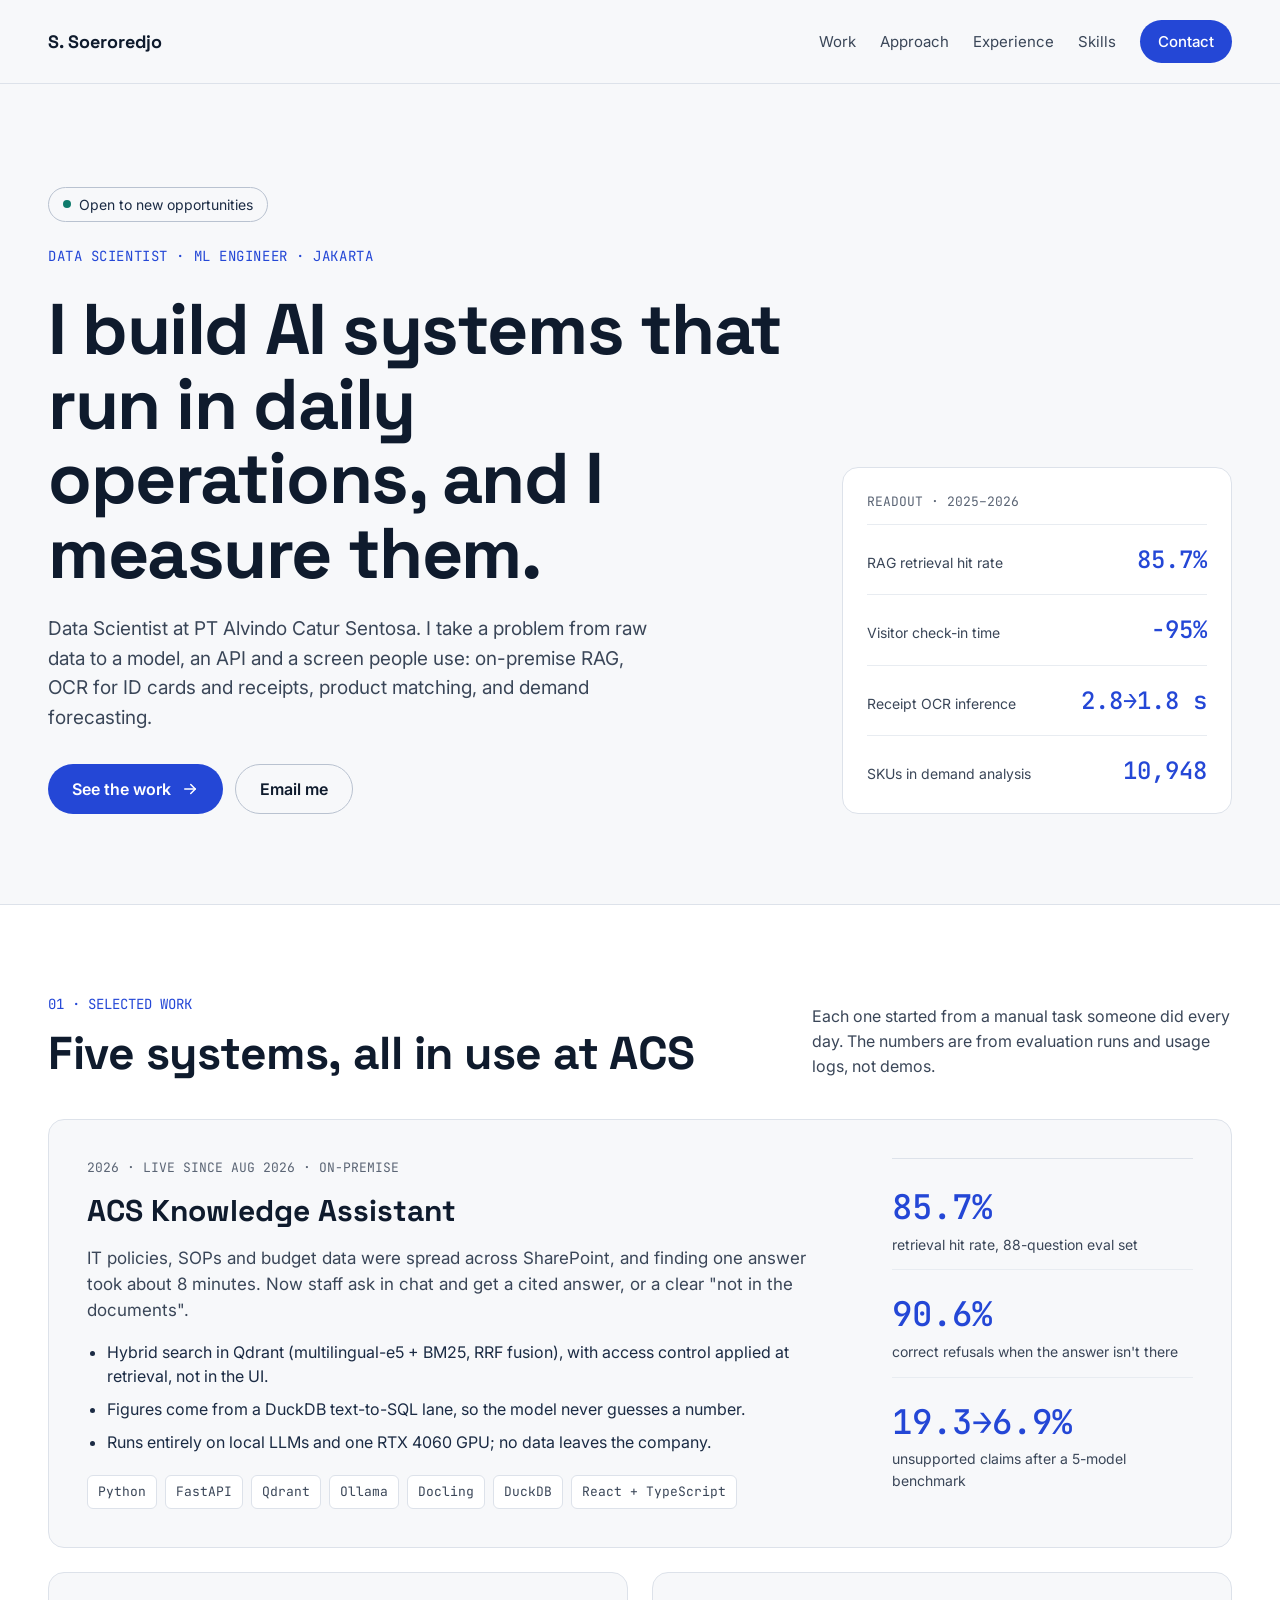
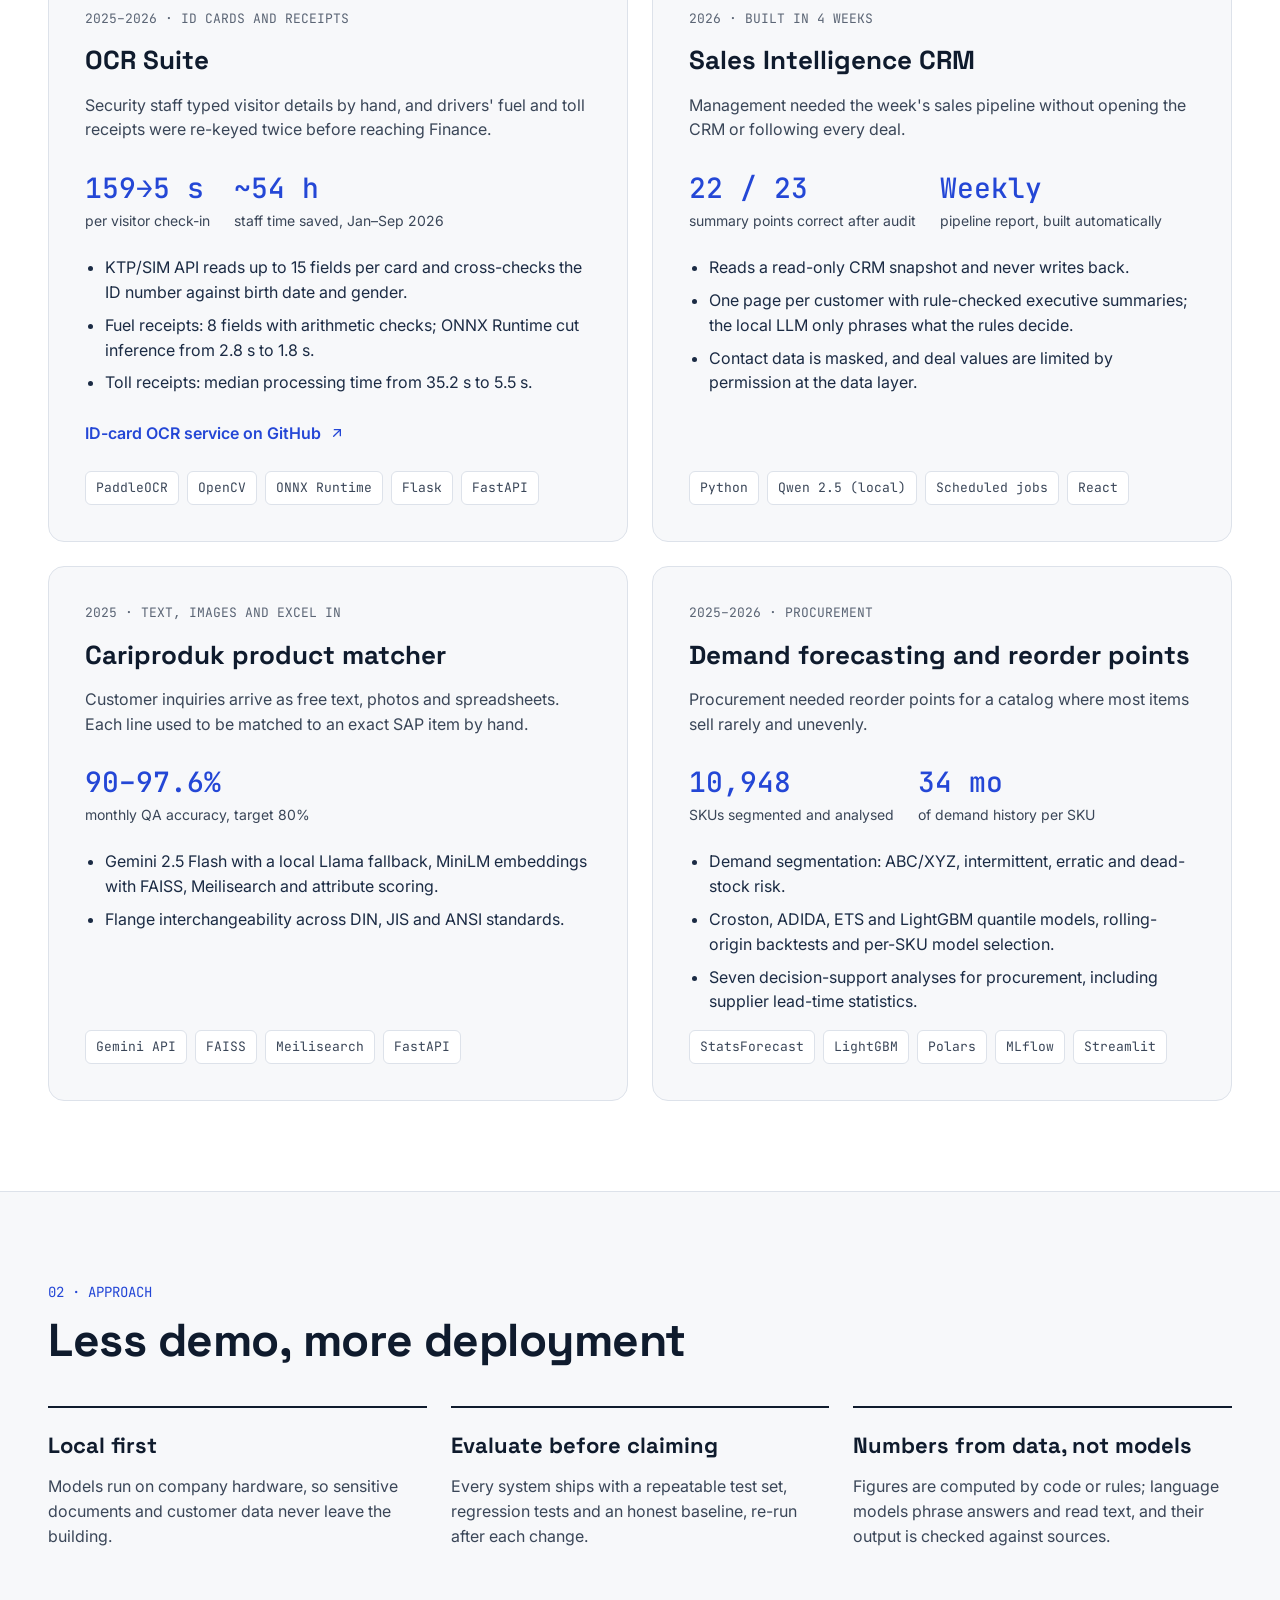
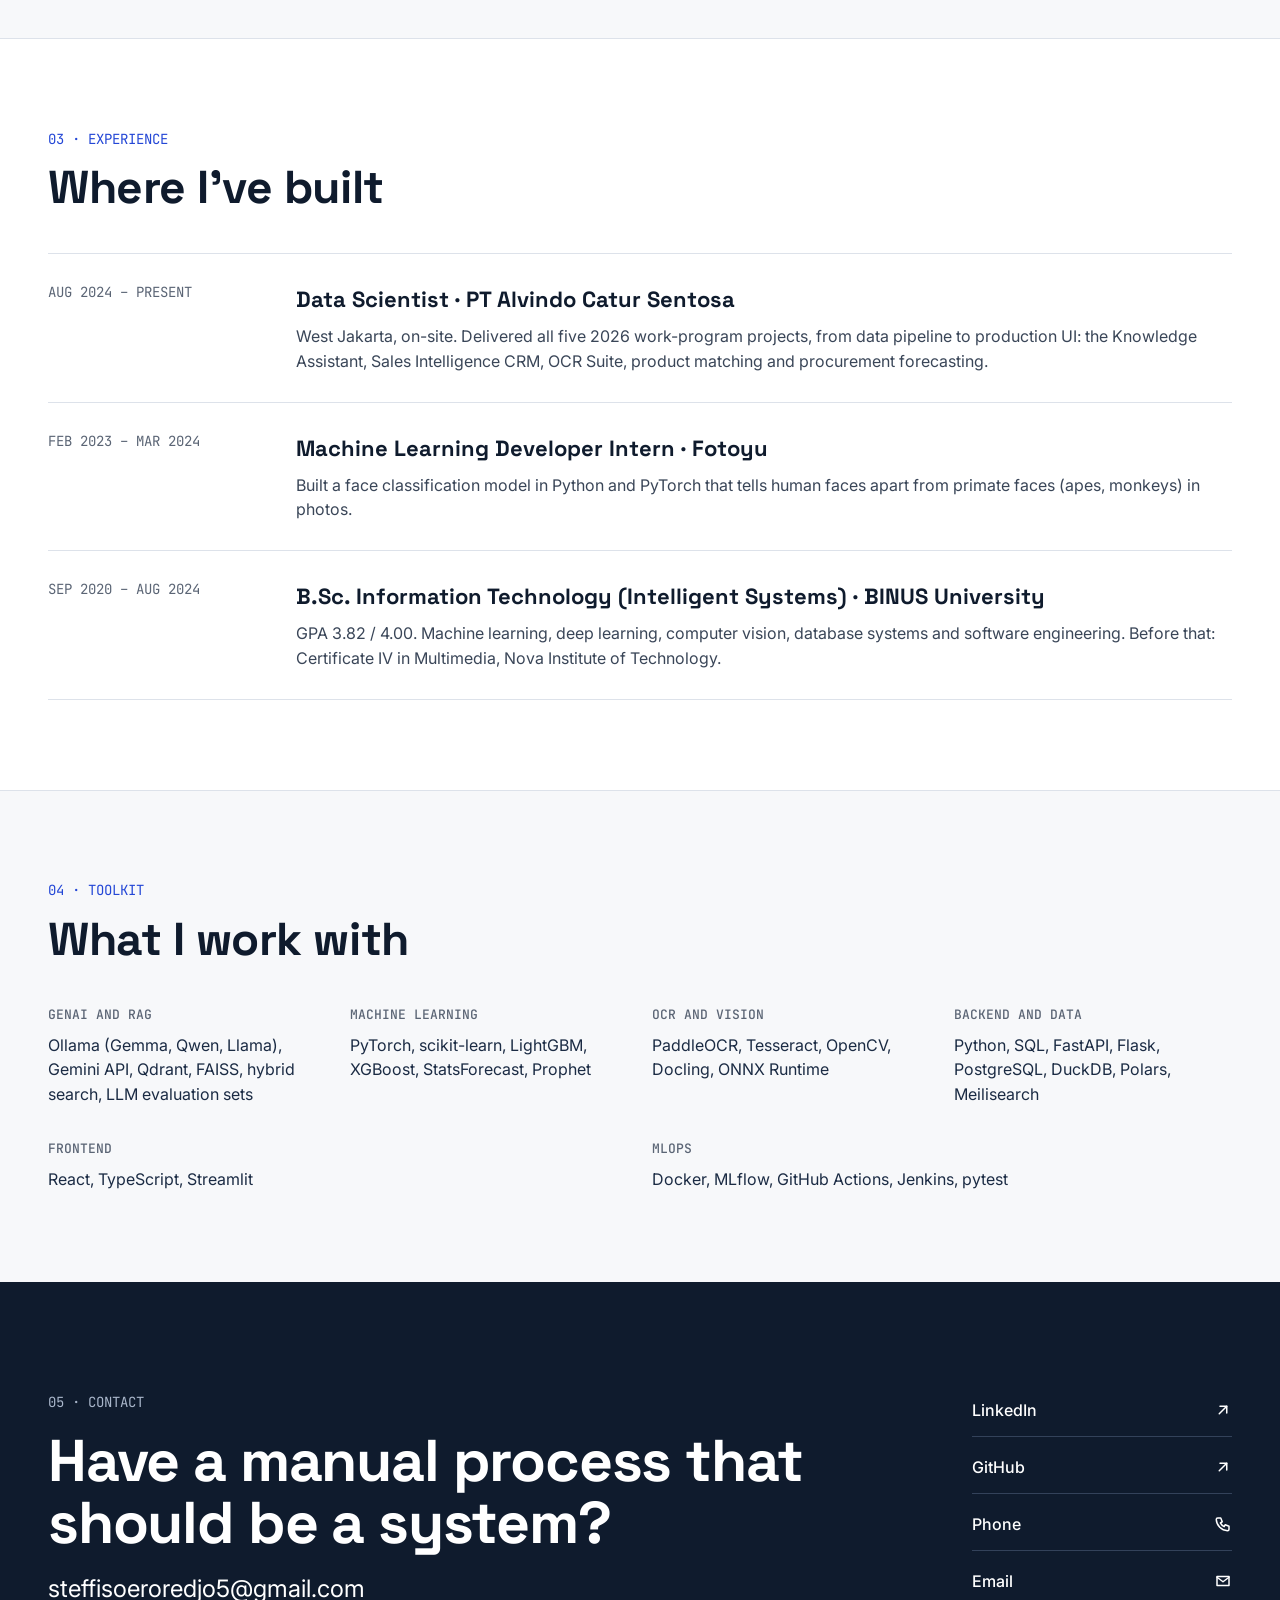
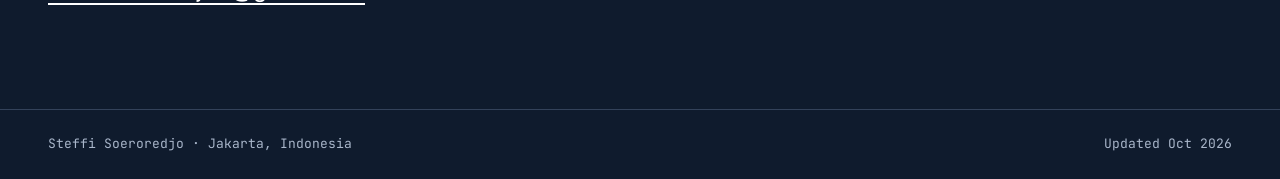
==== commit 048beb38: "Redesign portfolio with updated 2026 work Rebuild the page around the five ACS systems (Knowledge As" ====
--- a/index.html
+++ b/index.html
@@ -1,1102 +1,349 @@
-<!DOCTYPE html>
+<!doctype html>
 <html lang="en">
 <head>
-  <meta charset="UTF-8" />
-  <meta name="viewport" content="width=device-width, initial-scale=1.0" />
-  <title>Steffi Soeroredjo — AI/ML Engineer & Data Scientist</title>
-  <style>
-    /* ── DESIGN TOKENS ───────────────────────────────────────── */
-    :root {
-      --bg:           #080D18;
-      --surface:      #0F1729;
-      --surface-2:    #162035;
-      --border:       #1A2A40;
-      --border-light: #243A55;
-      --accent:       #F59E0B;
-      --accent-dim:   rgba(245,158,11,0.10);
-      --accent-glow:  rgba(245,158,11,0.25);
-      --accent-soft:  #FCD34D;
-      --text:         #E2E8F0;
-      --text-2:       #8FA3BD;
-      --text-3:       #3D5470;
-      --green:        #10B981;
-      --green-dim:    rgba(16,185,129,0.08);
-      --r:            12px;
-      --r-sm:         6px;
-    }
-
-    /* ── RESET ───────────────────────────────────────────────── */
-    *, *::before, *::after { box-sizing: border-box; margin: 0; padding: 0; }
-    html { scroll-behavior: smooth; -webkit-font-smoothing: antialiased; }
-    body {
-      background: var(--bg);
-      color: var(--text);
-      font-family: -apple-system, BlinkMacSystemFont, 'Segoe UI', system-ui, sans-serif;
-      font-size: 16px;
-      line-height: 1.6;
-      overflow-x: hidden;
-    }
-    a { color: var(--accent); text-decoration: none; }
-    a:hover { text-decoration: underline; }
-
-    /* ── LAYOUT ──────────────────────────────────────────────── */
-    .container { max-width: 1080px; margin: 0 auto; padding: 0 2rem; }
-    section { padding: 5.5rem 0; }
-
-    /* ── EYEBROW LABEL ───────────────────────────────────────── */
-    .eyebrow {
-      display: inline-block;
-      font-size: 0.68rem;
-      font-weight: 700;
-      letter-spacing: 0.2em;
-      text-transform: uppercase;
-      color: var(--accent);
-      margin-bottom: 0.9rem;
-    }
-
-    /* ── SECTION HEADERS ─────────────────────────────────────── */
-    h2 {
-      font-size: clamp(1.9rem, 4vw, 2.6rem);
-      font-weight: 900;
-      color: var(--text);
-      line-height: 1.08;
-      letter-spacing: -0.03em;
-      margin-bottom: 0.6rem;
-    }
-    .section-sub {
-      color: var(--text-2);
-      font-size: 1rem;
-      max-width: 500px;
-      margin-bottom: 3rem;
-      line-height: 1.7;
-    }
-
-    /* ── NAV ─────────────────────────────────────────────────── */
-    nav {
-      position: fixed;
-      top: 0; left: 0; right: 0;
-      z-index: 200;
-      display: flex;
-      justify-content: space-between;
-      align-items: center;
-      padding: 1rem 2rem;
-      background: rgba(8, 13, 24, 0.82);
-      backdrop-filter: blur(20px);
-      -webkit-backdrop-filter: blur(20px);
-      border-bottom: 1px solid var(--border);
-    }
-    .nav-logo {
-      font-size: 0.95rem;
-      font-weight: 800;
-      color: var(--text);
-      letter-spacing: 0.01em;
-    }
-    .nav-logo em { color: var(--accent); font-style: normal; }
-    .nav-links { display: flex; gap: 2rem; list-style: none; }
-    .nav-links a {
-      font-size: 0.82rem;
-      font-weight: 500;
-      color: var(--text-2);
-      transition: color 0.2s;
-    }
-    .nav-links a:hover { color: var(--accent); text-decoration: none; }
-
-    /* ── BUTTONS ─────────────────────────────────────────────── */
-    .btn {
-      display: inline-flex;
-      align-items: center;
-      gap: 0.5rem;
-      padding: 0.8rem 1.8rem;
-      border-radius: var(--r-sm);
-      font-size: 0.9rem;
-      font-weight: 700;
-      cursor: pointer;
-      border: none;
-      transition: all 0.2s;
-      text-decoration: none;
-    }
-    .btn-primary {
-      background: var(--accent);
-      color: #06090F;
-    }
-    .btn-primary:hover {
-      background: var(--accent-soft);
-      box-shadow: 0 8px 28px var(--accent-glow);
-      transform: translateY(-1px);
-      text-decoration: none;
-    }
-    .btn-ghost {
-      background: transparent;
-      color: var(--text-2);
-      border: 1px solid var(--border-light);
-    }
-    .btn-ghost:hover {
-      background: var(--surface);
-      color: var(--text);
-      border-color: var(--accent);
-      text-decoration: none;
-    }
-
-    /* ── HERO ────────────────────────────────────────────────── */
-    #hero {
-      min-height: 100vh;
-      display: flex;
-      align-items: center;
-      padding-top: 5rem;
-      position: relative;
-      overflow: hidden;
-    }
-    #hero::before {
-      content: '';
-      position: absolute;
-      inset: 0;
-      background-image: radial-gradient(circle, rgba(255,255,255,0.04) 1px, transparent 1px);
-      background-size: 36px 36px;
-      pointer-events: none;
-    }
-    #hero::after {
-      content: '';
-      position: absolute;
-      top: 15%; left: -15%;
-      width: 70%; height: 70%;
-      background: radial-gradient(ellipse at 30% 50%,
-        rgba(245,158,11,0.06) 0%, transparent 65%);
-      pointer-events: none;
-    }
-    .hero-inner { position: relative; z-index: 1; max-width: 820px; }
-    .hero-badge {
-      display: inline-flex;
-      align-items: center;
-      gap: 0.5rem;
-      padding: 0.35rem 1rem;
-      border-radius: 999px;
-      background: var(--accent-dim);
-      border: 1px solid rgba(245,158,11,0.25);
-      font-size: 0.77rem;
-      font-weight: 600;
-      color: var(--accent-soft);
-      margin-bottom: 2.2rem;
-    }
-    .dot-green {
-      width: 6px; height: 6px;
-      background: var(--green);
-      border-radius: 50%;
-      animation: blink 2s ease-in-out infinite;
-    }
-    @keyframes blink {
-      0%, 100% { opacity: 1; }
-      50%       { opacity: 0.25; }
-    }
-    .hero-name {
-      font-size: clamp(3.5rem, 10vw, 7rem);
-      font-weight: 900;
-      color: var(--text);
-      line-height: 0.92;
-      letter-spacing: -0.045em;
-      margin-bottom: 1.5rem;
-      position: relative;
-      display: inline-block;
-    }
-    /* SIGNATURE — scan line sweeps name once on load */
-    .hero-name::after {
-      content: '';
-      position: absolute;
-      left: -3%; right: -3%;
-      top: 0;
-      height: 2px;
-      background: linear-gradient(
-        90deg,
-        transparent 0%,
-        rgba(245,158,11,0.0) 10%,
-        var(--accent) 50%,
-        rgba(245,158,11,0.0) 90%,
-        transparent 100%
-      );
-      box-shadow: 0 0 12px 2px rgba(245,158,11,0.5);
-      animation: scan 2.4s cubic-bezier(0.4, 0, 0.2, 1) 0.6s both;
-      opacity: 0;
-    }
-    @keyframes scan {
-      0%   { top: 0%;    opacity: 0.95; }
-      88%  { top: 108%;  opacity: 0.95; }
-      100% { top: 108%;  opacity: 0;    }
-    }
-    .hero-role {
-      font-family: 'Courier New', 'Lucida Console', monospace;
-      font-size: clamp(0.88rem, 2vw, 1.1rem);
-      font-weight: 600;
-      color: var(--accent);
-      letter-spacing: 0.04em;
-      margin-bottom: 1.5rem;
-    }
-    .hero-role .cursor {
-      display: inline-block;
-      width: 2px; height: 1em;
-      background: var(--accent);
-      margin-left: 3px;
-      vertical-align: middle;
-      animation: cursor-blink 1s step-end infinite;
-    }
-    @keyframes cursor-blink {
-      0%, 100% { opacity: 1; } 50% { opacity: 0; }
-    }
-    .hero-tagline {
-      font-size: clamp(1rem, 2vw, 1.18rem);
-      color: var(--text-2);
-      max-width: 560px;
-      line-height: 1.75;
-      margin-bottom: 2.8rem;
-    }
-    .hero-tagline strong { color: var(--text); font-weight: 600; }
-    .hero-cta { display: flex; gap: 1rem; flex-wrap: wrap; }
-
-    /* ── ABOUT ───────────────────────────────────────────────── */
-    #about { border-top: 1px solid var(--border); }
-    .about-grid {
-      display: grid;
-      grid-template-columns: 1.1fr 0.9fr;
-      gap: 5rem;
-      align-items: center;
-    }
-    .about-text p {
-      color: var(--text-2);
-      font-size: 1.02rem;
-      line-height: 1.82;
-      margin-bottom: 1.1rem;
-    }
-    .about-text p strong { color: var(--text); }
-    .about-text p:last-child { margin-bottom: 0; }
-    .about-cards {
-      display: grid;
-      grid-template-columns: 1fr 1fr;
-      gap: 0.85rem;
-    }
-    .info-card {
-      background: var(--surface);
-      border: 1px solid var(--border);
-      border-radius: var(--r);
-      padding: 1.35rem 1.5rem;
-      transition: border-color 0.2s, box-shadow 0.2s;
-    }
-    .info-card:hover {
-      border-color: rgba(245,158,11,0.35);
-      box-shadow: 0 0 20px rgba(245,158,11,0.06);
-    }
-    .info-card-label {
-      font-size: 0.67rem;
-      font-weight: 700;
-      letter-spacing: 0.15em;
-      text-transform: uppercase;
-      color: var(--text-3);
-      margin-bottom: 0.45rem;
-    }
-    .info-card-value {
-      font-size: 1.25rem;
-      font-weight: 800;
-      color: var(--text);
-      line-height: 1.1;
-    }
-    .info-card-value em { color: var(--accent); font-style: normal; }
-    .info-card-sub { font-size: 0.76rem; color: var(--text-3); margin-top: 0.35rem; }
-    .info-card-sub.active { color: var(--green); }
-
-    /* ── EXPERIENCE ──────────────────────────────────────────── */
-    #experience { border-top: 1px solid var(--border); }
-    .exp-stack { display: flex; flex-direction: column; gap: 1rem; }
-    .exp-card {
-      background: var(--surface);
-      border: 1px solid var(--border);
-      border-radius: var(--r);
-      padding: 2.25rem 2.5rem;
-      position: relative;
-      overflow: hidden;
-      transition: border-color 0.2s;
-    }
-    .exp-card::before {
-      content: '';
-      position: absolute;
-      left: 0; top: 0; bottom: 0;
-      width: 3px;
-      background: var(--accent);
-    }
-    .exp-card.secondary::before { background: var(--border-light); }
-    .exp-card:hover { border-color: var(--border-light); }
-    .exp-top {
-      display: flex;
-      justify-content: space-between;
-      align-items: flex-start;
-      flex-wrap: wrap;
-      gap: 0.75rem;
-      margin-bottom: 1.2rem;
-    }
-    .exp-company {
-      font-size: 0.72rem;
-      font-weight: 700;
-      letter-spacing: 0.12em;
-      text-transform: uppercase;
-      color: var(--accent);
-      margin-bottom: 0.3rem;
-    }
-    .exp-card.secondary .exp-company { color: var(--text-3); }
-    .exp-role {
-      font-size: 1.35rem;
-      font-weight: 800;
-      color: var(--text);
-      letter-spacing: -0.02em;
-    }
-    .exp-badge {
-      display: inline-flex;
-      align-items: center;
-      gap: 0.4rem;
-      padding: 0.28rem 0.85rem;
-      border-radius: 999px;
-      font-size: 0.77rem;
-      font-weight: 600;
-      white-space: nowrap;
-    }
-    .exp-badge.current {
-      background: rgba(16,185,129,0.1);
-      border: 1px solid rgba(16,185,129,0.22);
-      color: var(--green);
-    }
-    .exp-badge.past {
-      background: var(--surface-2);
-      border: 1px solid var(--border-light);
-      color: var(--text-3);
-    }
-    .exp-badge .dot { width: 5px; height: 5px; border-radius: 50%; }
-    .exp-badge.current .dot { background: var(--green); animation: blink 2s ease-in-out infinite; }
-    .exp-badge.past .dot { background: var(--text-3); }
-    .exp-desc {
-      color: var(--text-2);
-      font-size: 0.93rem;
-      line-height: 1.7;
-      margin-bottom: 1.5rem;
-    }
-    .exp-bullets { list-style: none; display: flex; flex-direction: column; gap: 0.85rem; }
-    .exp-bullets li {
-      display: flex;
-      gap: 0.85rem;
-      align-items: flex-start;
-      color: var(--text-2);
-      font-size: 0.93rem;
-      line-height: 1.65;
-    }
-    .exp-bullets li .arrow {
-      color: var(--accent);
-      flex-shrink: 0;
-      margin-top: 0.12em;
-      font-size: 0.85rem;
-    }
-    .exp-card.secondary .exp-bullets li .arrow { color: var(--text-3); }
-    .exp-bullets li strong { color: var(--text); font-weight: 600; }
-
-    /* ── PROJECTS ────────────────────────────────────────────── */
-    #projects { border-top: 1px solid var(--border); }
-    .projects-grid {
-      display: grid;
-      grid-template-columns: repeat(2, 1fr);
-      gap: 1.25rem;
-    }
-    .proj-card {
-      background: var(--surface);
-      border: 1px solid var(--border);
-      border-radius: var(--r);
-      padding: 2rem;
-      display: flex;
-      flex-direction: column;
-      gap: 1.2rem;
-      position: relative;
-      overflow: hidden;
-      transition: border-color 0.25s, transform 0.25s, box-shadow 0.25s;
-    }
-    .proj-card::before {
-      content: '';
-      position: absolute;
-      inset: 0;
-      background: radial-gradient(ellipse at 0% 0%, rgba(245,158,11,0.07), transparent 55%);
-      opacity: 0;
-      transition: opacity 0.25s;
-      pointer-events: none;
-    }
-    .proj-card:hover {
-      border-color: rgba(245,158,11,0.35);
-      transform: translateY(-4px);
-      box-shadow: 0 20px 48px rgba(0,0,0,0.45);
-    }
-    .proj-card:hover::before { opacity: 1; }
-    .proj-icon {
-      width: 42px; height: 42px;
-      background: var(--accent-dim);
-      border: 1px solid rgba(245,158,11,0.18);
-      border-radius: var(--r-sm);
-      display: flex;
-      align-items: center;
-      justify-content: center;
-      font-size: 1.15rem;
-      position: relative; z-index: 1;
-      flex-shrink: 0;
-    }
-    .proj-title {
-      font-size: 1.1rem;
-      font-weight: 800;
-      color: var(--text);
-      letter-spacing: -0.02em;
-      position: relative; z-index: 1;
-    }
-    .proj-body { display: flex; flex-direction: column; gap: 1rem; flex: 1; position: relative; z-index: 1; }
-    .proj-row-label {
-      font-size: 0.63rem;
-      font-weight: 700;
-      letter-spacing: 0.14em;
-      text-transform: uppercase;
-      color: var(--text-3);
-      margin-bottom: 0.22rem;
-    }
-    .proj-row-text {
-      font-size: 0.875rem;
-      color: var(--text-2);
-      line-height: 1.65;
-    }
-    .proj-tags { display: flex; flex-wrap: wrap; gap: 0.4rem; }
-    .tag {
-      font-size: 0.7rem;
-      font-weight: 600;
-      font-family: 'Courier New', monospace;
-      letter-spacing: 0.01em;
-      background: var(--surface-2);
-      border: 1px solid var(--border-light);
-      color: var(--text-2);
-      padding: 0.22rem 0.6rem;
-      border-radius: 4px;
-    }
-    .proj-outcome {
-      background: var(--green-dim);
-      border: 1px solid rgba(16,185,129,0.18);
-      border-radius: var(--r-sm);
-      padding: 0.7rem 0.9rem;
-      font-size: 0.83rem;
-      color: #86EFAC;
-      line-height: 1.5;
-    }
-    .proj-outcome::before { content: '✓  '; opacity: 0.65; }
-    .gh-link {
-      display: inline-flex;
-      align-items: center;
-      gap: 0.3rem;
-      font-size: 0.72rem;
-      font-weight: 600;
-      font-family: 'Courier New', monospace;
-      color: var(--text-3);
-      border: 1px solid var(--border);
-      border-radius: var(--r-sm);
-      padding: 0.22rem 0.65rem;
-      transition: color 0.2s, border-color 0.2s;
-      text-decoration: none;
-    }
-    .gh-link:hover {
-      color: var(--accent-soft);
-      border-color: rgba(245,158,11,0.35);
-      text-decoration: none;
-    }
-
-    /* ── SKILLS ──────────────────────────────────────────────── */
-    #skills { border-top: 1px solid var(--border); }
-    .skills-grid {
-      display: grid;
-      grid-template-columns: repeat(3, 1fr);
-      gap: 1.1rem;
-    }
-    .skill-block {
-      background: var(--surface);
-      border: 1px solid var(--border);
-      border-radius: var(--r);
-      padding: 1.6rem;
-      transition: border-color 0.2s;
-    }
-    .skill-block:hover { border-color: var(--border-light); }
-    .skill-head {
-      display: flex;
-      align-items: center;
-      gap: 0.65rem;
-      margin-bottom: 1.1rem;
-    }
-    .skill-head-icon { font-size: 1.05rem; }
-    .skill-head-title { font-size: 0.82rem; font-weight: 700; color: var(--text); }
-    .pills { display: flex; flex-wrap: wrap; gap: 0.45rem; }
-    .pill {
-      font-size: 0.75rem;
-      font-weight: 500;
-      padding: 0.28rem 0.7rem;
-      border-radius: 999px;
-      background: var(--surface-2);
-      border: 1px solid var(--border-light);
-      color: var(--text-2);
-      transition: border-color 0.15s, color 0.15s;
-      cursor: default;
-    }
-    .pill:hover { border-color: rgba(245,158,11,0.4); color: var(--accent-soft); }
-
-    /* ── EDUCATION ───────────────────────────────────────────── */
-    #education { border-top: 1px solid var(--border); }
-    .edu-list { display: flex; flex-direction: column; gap: 0.85rem; }
-    .edu-card {
-      background: var(--surface);
-      border: 1px solid var(--border);
-      border-radius: var(--r);
-      padding: 1.4rem 1.8rem;
-      display: flex;
-      justify-content: space-between;
-      align-items: center;
-      flex-wrap: wrap;
-      gap: 1rem;
-      transition: border-color 0.2s;
-    }
-    .edu-card:hover { border-color: var(--border-light); }
-    .edu-degree { font-size: 0.97rem; font-weight: 700; color: var(--text); margin-bottom: 0.2rem; }
-    .edu-inst { font-size: 0.85rem; color: var(--accent); font-weight: 600; }
-    .edu-loc { font-size: 0.78rem; color: var(--text-3); margin-top: 0.15rem; }
-    .edu-period {
-      font-size: 0.78rem;
-      color: var(--text-3);
-      font-family: 'Courier New', monospace;
-      white-space: nowrap;
-      flex-shrink: 0;
-    }
-    .edu-right { display: flex; flex-direction: column; align-items: flex-end; gap: 0.55rem; flex-shrink: 0; }
-    .gpa-badge {
-      display: inline-flex;
-      align-items: center;
-      gap: 0.4rem;
-      padding: 0.3rem 0.75rem;
-      background: var(--accent-dim);
-      border: 1px solid rgba(245,158,11,0.3);
-      border-radius: 999px;
-      font-size: 0.75rem;
-      font-weight: 700;
-      color: var(--accent-soft);
-      white-space: nowrap;
-    }
-    .gpa-badge .gpa-label {
-      font-weight: 500;
-      color: var(--accent);
-      opacity: 0.75;
-      font-size: 0.68rem;
-      letter-spacing: 0.06em;
-      text-transform: uppercase;
-    }
-
-    /* ── CONTACT ─────────────────────────────────────────────── */
-    #contact { border-top: 1px solid var(--border); }
-    .contact-wrap {
-      display: grid;
-      grid-template-columns: 1fr 1fr;
-      gap: 4.5rem;
-      align-items: start;
-    }
-    .contact-info p {
-      color: var(--text-2);
-      font-size: 1rem;
-      line-height: 1.75;
-      margin-bottom: 2.2rem;
-    }
-    .contact-links { display: flex; flex-direction: column; gap: 0.7rem; }
-    .clink {
-      display: flex;
-      align-items: center;
-      gap: 1rem;
-      padding: 1rem 1.2rem;
-      background: var(--surface);
-      border: 1px solid var(--border);
-      border-radius: var(--r-sm);
-      color: var(--text-2);
-      font-size: 0.88rem;
-      transition: border-color 0.2s, color 0.2s, background 0.2s;
-    }
-    .clink:hover {
-      border-color: var(--accent);
-      color: var(--text);
-      background: var(--surface-2);
-      text-decoration: none;
-    }
-    .clink-icon { font-size: 1rem; width: 22px; text-align: center; flex-shrink: 0; }
-    .contact-form { display: flex; flex-direction: column; gap: 1rem; }
-    .form-group { display: flex; flex-direction: column; gap: 0.4rem; }
-    .form-label {
-      font-size: 0.7rem;
-      font-weight: 700;
-      letter-spacing: 0.12em;
-      text-transform: uppercase;
-      color: var(--text-3);
-    }
-    .form-input, .form-area {
-      background: var(--surface);
-      border: 1px solid var(--border);
-      border-radius: var(--r-sm);
-      padding: 0.75rem 1rem;
-      color: var(--text);
-      font-family: inherit;
-      font-size: 0.9rem;
-      outline: none;
-      transition: border-color 0.2s;
-      width: 100%;
-    }
-    .form-input:focus, .form-area:focus { border-color: var(--accent); }
-    .form-area { resize: vertical; min-height: 120px; }
-    .form-input::placeholder, .form-area::placeholder { color: var(--text-3); }
-    #form-status {
-      font-size: 0.82rem;
-      color: var(--green);
-      text-align: center;
-      display: none;
-      padding: 0.4rem;
-    }
-
-    /* ── FOOTER ──────────────────────────────────────────────── */
-    footer {
-      border-top: 1px solid var(--border);
-      padding: 2.2rem 2rem;
-      text-align: center;
-      font-size: 0.8rem;
-      color: var(--text-3);
-    }
-    footer em { color: var(--accent); font-style: normal; }
-
-    /* ── SCROLL REVEAL ───────────────────────────────────────── */
-    .reveal {
-      opacity: 0;
-      transform: translateY(28px);
-      transition: opacity 0.65s ease, transform 0.65s ease;
-    }
-    .reveal.in { opacity: 1; transform: none; }
-    .reveal-delay-1 { transition-delay: 0.05s; }
-    .reveal-delay-2 { transition-delay: 0.12s; }
-    .reveal-delay-3 { transition-delay: 0.19s; }
-    .reveal-delay-4 { transition-delay: 0.26s; }
-
-    /* ── RESPONSIVE ──────────────────────────────────────────── */
-    @media (max-width: 900px) {
-      .about-grid { grid-template-columns: 1fr; gap: 3rem; }
-      .skills-grid { grid-template-columns: repeat(2, 1fr); }
-    }
-    @media (max-width: 720px) {
-      section { padding: 4rem 0; }
-      .container { padding: 0 1.25rem; }
-      .nav-links { display: none; }
-      .projects-grid { grid-template-columns: 1fr; }
-      .contact-wrap { grid-template-columns: 1fr; gap: 2.5rem; }
-      .exp-top { flex-direction: column; }
-    }
-    @media (max-width: 500px) {
-      .skills-grid { grid-template-columns: 1fr; }
-      .about-cards { grid-template-columns: 1fr 1fr; }
-      .hero-cta { flex-direction: column; }
-      .btn { width: 100%; justify-content: center; }
-    }
-    @media (prefers-reduced-motion: reduce) {
-      .reveal { opacity: 1; transform: none; transition: none; }
-      .hero-name::after { animation: none; opacity: 0; }
-      .dot-green { animation: none; }
-      .exp-badge.current .dot { animation: none; }
-      .hero-role .cursor { animation: none; }
-    }
-  </style>
+<meta charset="utf-8">
+<meta name="viewport" content="width=device-width, initial-scale=1">
+<title>Steffi Soeroredjo · Data Scientist and ML Engineer</title>
+<meta name="description" content="Steffi Soeroredjo, Data Scientist and ML Engineer in Jakarta. On-premise RAG, OCR for ID cards and receipts, product matching and demand forecasting, built for daily operations and measured.">
+<meta property="og:type" content="website">
+<meta property="og:title" content="Steffi Soeroredjo · Data Scientist and ML Engineer">
+<meta property="og:description" content="Steffi Soeroredjo, Data Scientist and ML Engineer in Jakarta. On-premise RAG, OCR for ID cards and receipts, product matching and demand forecasting, built for daily operations and measured.">
+<meta property="og:url" content="https://steffi-soe.github.io/portofolio/">
+<meta name="theme-color" content="#0F1B2D">
+<link rel="icon" href="data:image/svg+xml,%3Csvg xmlns='http://www.w3.org/2000/svg' viewBox='0 0 64 64'%3E%3Crect width='64' height='64' rx='14' fill='%230F1B2D'/%3E%3Ctext x='32' y='43' font-family='Arial,sans-serif' font-size='34' font-weight='700' fill='%23ffffff' text-anchor='middle'%3ES%3C/text%3E%3C/svg%3E">
+<link rel="preconnect" href="https://fonts.googleapis.com">
+<link rel="preconnect" href="https://fonts.gstatic.com" crossorigin>
+<link rel="stylesheet" href="https://fonts.googleapis.com/css2?family=Inter:wght@400;500;600&amp;family=JetBrains+Mono:wght@400;500&amp;family=Space+Grotesk:wght@500;700&amp;display=swap">
+<style>
+html{scroll-behavior:smooth}
+body{margin:0;background:#F7F8FA}
+a{color:#1B2B44}a:hover{color:#0F1B2D}
+a:focus-visible{outline:3px solid #2447D6;outline-offset:3px;border-radius:6px}
+section[id]{scroll-margin-top:16px}
+@media (prefers-reduced-motion: reduce){html{scroll-behavior:auto}}
+</style>
 </head>
 <body>
-
-  <!-- ░░ NAV ░░ -->
-  <nav>
-    <div class="nav-logo">S<em>.</em>Soeroredjo</div>
-    <ul class="nav-links">
-      <li><a href="#about">About</a></li>
-      <li><a href="#experience">Experience</a></li>
-      <li><a href="#projects">Projects</a></li>
-      <li><a href="#skills">Skills</a></li>
-      <li><a href="#contact">Contact</a></li>
-    </ul>
-  </nav>
-
-  <!-- ░░ HERO ░░ -->
-  <section id="hero">
-    <div class="container">
-      <div class="hero-inner">
-        <div class="hero-badge">
-          <span class="dot-green"></span>
-          Open to new opportunities
-        </div>
-        <h1 class="hero-name">Steffi<br>Soeroredjo</h1>
-        <div class="hero-role">
-          AI/ML Engineer &amp; Data Scientist<span class="cursor"></span>
-        </div>
-        <p class="hero-tagline">
-          I build <strong>applied machine learning systems</strong> that work in production —
-          from intelligent document scanning pipelines and OCR engines
-          to <strong>multi-model inventory forecasting</strong> and product matching at scale.
-          Less demo, more deployment.
-        </p>
-        <div class="hero-cta">
-          <a href="#projects" class="btn btn-primary">View My Work →</a>
-          <a href="mailto:steffisoeroredjo5@gmail.com" class="btn btn-ghost">Get in Touch</a>
-        </div>
-      </div>
-    </div>
-  </section>
-
-  <!-- ░░ ABOUT ░░ -->
-  <section id="about">
-    <div class="container">
-      <div class="about-grid reveal">
-        <div class="about-text">
-          <span class="eyebrow">About</span>
-          <h2>Engineering AI<br>that earns its keep.</h2>
-          <p>
-            I'm an AI/ML Engineer and Data Scientist at <strong>PT Alvindo Catur Sentosa</strong>,
-            an Indonesian B2B scientific instruments distributor, where I turn operational
-            pain points into production-grade machine learning systems.
-          </p>
-          <p>
-            My work spans the full applied ML spectrum: computer vision pipelines
-            for Indonesian identity documents, structured extraction from physical receipts,
-            a catalog-scale product matching engine, and a multi-model inventory
-            forecasting system built around <strong>transparency over false precision</strong>.
-          </p>
-          <p>
-            I hold a B.Sc. in Information Technology (Intelligent Systems) from BINUS University,
-            and spent a year as an ML Engineer intern at PT. Super Giga Generasi before
-            moving into my current role.
-          </p>
-        </div>
-        <div class="about-cards">
-          <div class="info-card">
-            <div class="info-card-label">Role</div>
-            <div class="info-card-value">AI<em>/ML</em></div>
-            <div class="info-card-sub">Engineer &amp; Data Scientist</div>
-          </div>
-          <div class="info-card">
-            <div class="info-card-label">Status</div>
-            <div class="info-card-value" style="font-size:1rem;">● Active</div>
-            <div class="info-card-sub active">Sep 2024 – Present</div>
-          </div>
-          <div class="info-card">
-            <div class="info-card-label">Core Focus</div>
-            <div class="info-card-value" style="font-size:1rem;">OCR<em> ·</em> ML</div>
-            <div class="info-card-sub">Forecasting · Matching</div>
-          </div>
-          <div class="info-card">
-            <div class="info-card-label">Base</div>
-            <div class="info-card-value" style="font-size:1.1rem;">Jakarta</div>
-            <div class="info-card-sub">Indonesia 🇮🇩</div>
-          </div>
-        </div>
-      </div>
-    </div>
-  </section>
-
-  <!-- ░░ EXPERIENCE ░░ -->
-  <section id="experience">
-    <div class="container">
-      <span class="eyebrow">Experience</span>
-      <h2>Where I've built.</h2>
-      <p class="section-sub">Applied ML engineering in live operational environments — real systems, real constraints.</p>
-      <div class="exp-stack">
-
-        <div class="exp-card reveal">
-          <div class="exp-top">
-            <div>
-              <div class="exp-company">PT Alvindo Catur Sentosa (ACS)</div>
-              <div class="exp-role">AI/ML Engineer &amp; Data Scientist</div>
-            </div>
-            <div class="exp-badge current"><span class="dot"></span>Sep 2024 – Present</div>
-          </div>
-          <p class="exp-desc">
-            Leading AI system development for a B2B scientific instruments distributor —
-            translating complex business workflows across document processing,
-            catalog intelligence, and supply chain forecasting into
-            maintainable production ML systems.
-          </p>
-          <ul class="exp-bullets">
-            <li><span class="arrow">▸</span><span><strong>AI Product Matching System</strong> — Designed and deployed an intelligent similarity and matching engine over the company's product catalog, enabling fast semantic and keyword-level product discovery across large SKU sets.</span></li>
-            <li><span class="arrow">▸</span><span><strong>OCR Pipeline for Indonesian ID Documents (KTP / SIM)</strong> — Built a computer vision and OCR pipeline for automated field extraction from national identity cards and driver's licenses, producing structured, validated records from raw document images.</span></li>
-            <li><span class="arrow">▸</span><span><strong>OCR System for Fuel Receipt Processing (Struk BBM)</strong> — Developed an end-to-end receipt scanning and structured extraction system for fuel transaction slips, converting physical paper into queryable records for operational reporting.</span></li>
-            <li><span class="arrow">▸</span><span><strong>ROP Inventory Forecasting Engine</strong> — Engineered a multi-model forecasting system (XGBoost, SARIMA, Prophet, Exponential Smoothing, Croston) with MLflow tracking to generate data-driven reorder points per SKU, with explicit confidence signals and a decision-support design philosophy that prioritises transparency over black-box outputs.</span></li>
-          </ul>
-        </div>
-
-        <div class="exp-card secondary reveal">
-          <div class="exp-top">
-            <div>
-              <div class="exp-company">PT. Super Giga Generasi</div>
-              <div class="exp-role">Machine Learning Engineer Intern</div>
-            </div>
-            <div class="exp-badge past"><span class="dot"></span>Feb 2023 – Feb 2024</div>
-          </div>
-          <ul class="exp-bullets">
-            <li><span class="arrow">▸</span><span>Implemented machine learning algorithms and models in Python for production use cases, gaining hands-on experience with the full ML development lifecycle.</span></li>
-            <li><span class="arrow">▸</span><span>Contributed to data preprocessing pipelines, model training workflows, and evaluation frameworks to improve predictive accuracy and operational efficiency.</span></li>
-          </ul>
-        </div>
-
-      </div>
-    </div>
-  </section>
-
-  <!-- ░░ PROJECTS ░░ -->
-  <section id="projects">
-    <div class="container">
-      <span class="eyebrow">Projects</span>
-      <h2>Things I've shipped.</h2>
-      <p class="section-sub">Production systems built to solve real problems — not toy demos or proof-of-concepts left on a shelf.</p>
-      <div class="projects-grid">
-
-        <div class="proj-card reveal reveal-delay-1">
-          <div style="display:flex;justify-content:space-between;align-items:flex-start;position:relative;z-index:1;">
-            <div class="proj-icon">🔍</div>
-            <!-- <a href="https://github.com/Steffi-Soe?tab=repositories" target="_blank" rel="noopener noreferrer" class="gh-link">⌥ GitHub</a> -->
-          </div>
-          <div class="proj-title">AI Product Matching Engine</div>
-          <div class="proj-body">
-            <div><div class="proj-row-label">Problem</div><p class="proj-row-text">Manually finding the right product across thousands of scientific instrument SKUs was slow and error-prone, causing delays in sales and procurement workflows.</p></div>
-            <div><div class="proj-row-label">Solution</div><p class="proj-row-text">A text-embedding and similarity-based matching engine that encodes product descriptions and retrieves the most relevant catalog entries — supporting both keyword-level and semantic-level queries.</p></div>
-            <div class="proj-tags">
-              <span class="tag">Python</span><span class="tag">scikit-learn</span><span class="tag">sentence-transformers</span><span class="tag">FastAPI</span><span class="tag">pandas</span>
-            </div>
-            <div class="proj-outcome">Faster catalog lookup; reduced manual product-matching effort for sales and procurement teams.</div>
-          </div>
-        </div>
-
-        <div class="proj-card reveal reveal-delay-2">
-          <div style="display:flex;justify-content:space-between;align-items:flex-start;position:relative;z-index:1;">
-            <div class="proj-icon">🪪</div>
-            <a href="https://github.com/Steffi-Soe/indonesian-id-ocr-service" target="_blank" rel="noopener noreferrer" class="gh-link">⌥ GitHub</a>
-          </div>
-          <div class="proj-title">OCR — KTP / SIM Identity Extraction</div>
-          <div class="proj-body">
-            <div><div class="proj-row-label">Problem</div><p class="proj-row-text">Manually transcribing customer identity data from Indonesian national ID cards (KTP) and driver's licences (SIM) was slow, inconsistent, and a recurring source of data entry errors.</p></div>
-            <div><div class="proj-row-label">Solution</div><p class="proj-row-text">A computer vision pipeline that detects, deskews, and segments ID card images, then extracts structured fields (NIK, name, address, DOB, expiry) via OCR with post-processing validation logic.</p></div>
-            <div class="proj-tags">
-              <span class="tag">Python</span><span class="tag">OpenCV</span><span class="tag">PaddleOCR</span><span class="tag">regex</span><span class="tag">NumPy</span>
-            </div>
-            <div class="proj-outcome">Automated structured extraction from physical identity documents — eliminating manual transcription.</div>
-          </div>
-        </div>
-
-        <div class="proj-card reveal reveal-delay-3">
-          <div style="display:flex;justify-content:space-between;align-items:flex-start;position:relative;z-index:1;">
-            <div class="proj-icon">🧾</div>
-            <a href="https://github.com/Steffi-Soe/struk-bbm-ocr" target="_blank" rel="noopener noreferrer" class="gh-link">⌥ GitHub</a>
-          </div>
-          <div class="proj-title">OCR — Fuel Receipt Processing</div>
-          <div class="proj-body">
-            <div><div class="proj-row-label">Problem</div><p class="proj-row-text">Fuel expenditure records (struk pengisian BBM) existed only as physical receipts. Aggregating, auditing, and reporting on them required manual re-entry — time-consuming and error-prone at scale.</p></div>
-            <div><div class="proj-row-label">Solution</div><p class="proj-row-text">An OCR and parsing pipeline that captures receipt images, extracts transaction fields (date, volume, unit price, total, SPBU code), and outputs clean structured records ready for downstream reporting and analysis.</p></div>
-            <div class="proj-tags">
-              <span class="tag">Python</span><span class="tag">OpenCV</span><span class="tag">PaddleOCR</span><span class="tag">pandas</span><span class="tag">regex</span>
-            </div>
-            <div class="proj-outcome">Paper receipts converted to structured data — enabling automated fuel expense tracking and operational reporting.</div>
-          </div>
-        </div>
-
-        <div class="proj-card reveal reveal-delay-4">
-          <div style="display:flex;justify-content:space-between;align-items:flex-start;position:relative;z-index:1;">
-            <div class="proj-icon">📦</div>
-            <!-- <a href="https://github.com/Steffi-Soe?tab=repositories" target="_blank" rel="noopener noreferrer" class="gh-link">⌥ GitHub</a> -->
-          </div>
-          <div class="proj-title">ROP Inventory Forecasting System</div>
-          <div class="proj-body">
-            <div><div class="proj-row-label">Problem</div><p class="proj-row-text">Reorder decisions were made reactively and based on intuition rather than data — leading to stockouts, excess inventory, and unpredictable procurement cycles across a large SKU base.</p></div>
-            <div><div class="proj-row-label">Solution</div><p class="proj-row-text">A multi-model forecasting engine with per-SKU model selection (XGBoost, SARIMA, Prophet, Exponential Smoothing, Croston) and MLflow tracking. Outputs include confidence signals and REVIEW flags — designed as a decision-support tool rather than a black box.</p></div>
-            <div class="proj-tags">
-              <span class="tag">Python</span><span class="tag">XGBoost</span><span class="tag">Prophet</span><span class="tag">statsmodels</span><span class="tag">MLflow</span><span class="tag">pandas</span>
-            </div>
-            <div class="proj-outcome">Data-driven reorder points with explicit uncertainty signals — transparent, auditable inventory decisions at SKU level.</div>
-          </div>
-        </div>
-
-      </div>
-    </div>
-  </section>
-
-  <!-- ░░ SKILLS ░░ -->
-  <section id="skills">
-    <div class="container">
-      <span class="eyebrow">Skills</span>
-      <h2>The toolkit.</h2>
-      <p class="section-sub">Technologies and disciplines applied in production across my current and previous roles.</p>
-      <div class="skills-grid">
-
-        <div class="skill-block reveal reveal-delay-1">
-          <div class="skill-head"><span class="skill-head-icon">🤖</span><span class="skill-head-title">AI / Machine Learning</span></div>
-          <div class="pills">
-            <span class="pill">Supervised Learning</span><span class="pill">Time Series Forecasting</span><span class="pill">Similarity Search</span><span class="pill">Recommendation Systems</span><span class="pill">XGBoost</span><span class="pill">Prophet</span><span class="pill">SARIMA</span><span class="pill">Croston</span><span class="pill">Model Selection</span>
-          </div>
-        </div>
-
-        <div class="skill-block reveal reveal-delay-2">
-          <div class="skill-head"><span class="skill-head-icon">👁</span><span class="skill-head-title">Computer Vision &amp; OCR</span></div>
-          <div class="pills">
-            <span class="pill">Document AI</span><span class="pill">OpenCV</span><span class="pill">PaddleOCR</span><span class="pill">Image Preprocessing</span><span class="pill">Field Extraction</span><span class="pill">Layout Analysis</span><span class="pill">Deskewing</span>
-          </div>
-        </div>
-
-        <div class="skill-block reveal reveal-delay-3">
-          <div class="skill-head"><span class="skill-head-icon">📊</span><span class="skill-head-title">Data Science &amp; Analytics</span></div>
-          <div class="pills">
-            <span class="pill">Feature Engineering</span><span class="pill">Data Preprocessing</span><span class="pill">Statistical Analysis</span><span class="pill">pandas</span><span class="pill">NumPy</span><span class="pill">scikit-learn</span><span class="pill">Backtesting</span><span class="pill">MLflow</span>
-          </div>
-        </div>
-
-        <div class="skill-block reveal reveal-delay-1">
-          <div class="skill-head"><span class="skill-head-icon">⚙️</span><span class="skill-head-title">Backend &amp; APIs</span></div>
-          <div class="pills">
-            <span class="pill">Python</span><span class="pill">FastAPI</span><span class="pill">REST APIs</span><span class="pill">MySQL</span><span class="pill">Data Pipelines</span><span class="pill">C++</span>
-          </div>
-        </div>
-
-        <div class="skill-block reveal reveal-delay-2">
-          <div class="skill-head"><span class="skill-head-icon">🛠</span><span class="skill-head-title">Tools &amp; Workflow</span></div>
-          <div class="pills">
-            <span class="pill">Git</span><span class="pill">Jupyter</span><span class="pill">Docker</span><span class="pill">VS Code</span><span class="pill">Figma</span><span class="pill">Adobe PS / AI</span>
-          </div>
-        </div>
-
-        <div class="skill-block reveal reveal-delay-3">
-          <div class="skill-head"><span class="skill-head-icon">🌐</span><span class="skill-head-title">Languages</span></div>
-          <div class="pills">
-            <span class="pill">Indonesian — Native</span><span class="pill">English — Highly Proficient</span>
-          </div>
-          <div style="margin-top:1.1rem; border-top:1px solid var(--border); padding-top:1.1rem;">
-            <div class="skill-head" style="margin-bottom:0.75rem;"><span class="skill-head-icon">💻</span><span class="skill-head-title">Web / Other</span></div>
-            <div class="pills">
-              <span class="pill">HTML &amp; CSS</span><span class="pill">Deep Learning</span><span class="pill">Neural Networks</span>
-            </div>
-          </div>
-        </div>
-
-      </div>
-    </div>
-  </section>
-
-  <!-- ░░ EDUCATION ░░ -->
-  <section id="education">
-    <div class="container">
-      <span class="eyebrow">Education</span>
-      <h2>Academic background.</h2>
-      <p class="section-sub">A foundation in computer science and intelligent systems, built across three countries.</p>
-      <div class="edu-list">
-        <div class="edu-card reveal">
-          <div>
-            <div class="edu-degree">B.Sc. Information Technology — Intelligent Systems</div>
-            <div class="edu-inst">BINUS University (Bina Nusantara)</div>
-            <div class="edu-loc">Jakarta, Indonesia</div>
-          </div>
-          <div class="edu-right">
-            <div class="edu-period">2020 – 2024</div>
-            <div class="gpa-badge"><span class="gpa-label">GPA</span> 3.82 / 4.00</div>
-          </div>
-        </div>
-        <div class="edu-card reveal">
-          <div>
-            <div class="edu-degree">Certificate IV in Intermedia / Multimedia</div>
-            <div class="edu-inst">NOVA Institute of Technology</div>
-            <div class="edu-loc">Melbourne, Australia</div>
-          </div>
-          <div class="edu-period">2018 – 2019</div>
-        </div>
-        <div class="edu-card reveal">
-          <div>
-            <div class="edu-degree">High School Diploma</div>
-            <div class="edu-inst">SMA Sutomo 1 Medan</div>
-            <div class="edu-loc">Medan, Indonesia</div>
-          </div>
-          <div class="edu-period">2015 – 2018</div>
-        </div>
-      </div>
-    </div>
-  </section>
-
-  <!-- ░░ CONTACT ░░ -->
-  <section id="contact">
-    <div class="container">
-      <span class="eyebrow">Contact</span>
-      <h2>Let's build something.</h2>
-      <div class="contact-wrap reveal">
-        <div class="contact-info">
-          <p>
-            Interested in working together, have an applied AI or data engineering
-            challenge, or just want to discuss document intelligence, forecasting systems,
-            or ML in production? I'd love to hear from you.
-          </p>
-          <div class="contact-links">
-            <a class="clink" href="mailto:steffisoeroredjo5@gmail.com">
-              <span class="clink-icon">✉</span>steffisoeroredjo5@gmail.com
-            </a>
-            <a class="clink" href="tel:+6282260560543">
-              <span class="clink-icon">☎</span>+62 822 6056 0543
-            </a>
-            <a class="clink" href="https://github.com/Steffi-Soe?tab=repositories" target="_blank" rel="noopener noreferrer">
-              <span class="clink-icon">⌥</span>github.com/Steffi-Soe
-            </a>
-          </div>
-        </div>
-        <div class="contact-form">
-          <div class="form-group">
-            <label class="form-label" for="cf-name">Name</label>
-            <input class="form-input" id="cf-name" type="text" placeholder="Your name" autocomplete="name" />
-          </div>
-          <div class="form-group">
-            <label class="form-label" for="cf-email">Email</label>
-            <input class="form-input" id="cf-email" type="email" placeholder="your@email.com" autocomplete="email" />
-          </div>
-          <div class="form-group">
-            <label class="form-label" for="cf-msg">Message</label>
-            <textarea class="form-area" id="cf-msg" placeholder="What would you like to discuss?"></textarea>
-          </div>
-          <button class="btn btn-primary" onclick="submitContact(event)" style="width:100%;justify-content:center;">
-            Send Message →
-          </button>
-          <p id="form-status">✓ Your mail client is opening…</p>
-        </div>
-      </div>
-    </div>
-  </section>
-
-  <!-- ░░ FOOTER ░░ -->
-  <footer>
-    <p>Crafted by <em>Steffi Soeroredjo</em> · Jakarta, Indonesia</p>
-  </footer>
-
-  <script>
-    const io = new IntersectionObserver((entries) => {
-      entries.forEach(e => { if (e.isIntersecting) e.target.classList.add('in'); });
-    }, { threshold: 0.1 });
-    document.querySelectorAll('.reveal').forEach(el => io.observe(el));
-
-    const navAs = document.querySelectorAll('.nav-links a');
-    const sects = document.querySelectorAll('section[id]');
-    const navIO = new IntersectionObserver((entries) => {
-      entries.forEach(e => {
-        if (!e.isIntersecting) return;
-        navAs.forEach(a => {
-          a.style.color = a.getAttribute('href') === `#${e.target.id}` ? 'var(--accent)' : '';
-        });
-      });
-    }, { threshold: 0.45 });
-    sects.forEach(s => navIO.observe(s));
-
-    function submitContact(e) {
-      e.preventDefault();
-      const name = document.getElementById('cf-name').value.trim();
-      const mail = document.getElementById('cf-email').value.trim();
-      const msg  = document.getElementById('cf-msg').value.trim();
-      if (!name || !mail || !msg) { alert('Please fill in all fields.'); return; }
-      const subj = encodeURIComponent(`Portfolio enquiry from ${name}`);
-      const body = encodeURIComponent(`From: ${name}\nEmail: ${mail}\n\n${msg}`);
-      window.location.href = `mailto:steffisoeroredjo5@gmail.com?subject=${subj}&body=${body}`;
-      const fb = document.getElementById('form-status');
-      fb.style.display = 'block';
-      setTimeout(() => { fb.style.display = 'none'; }, 5000);
-    }
-  </script>
-
+<div style="background: #F7F8FA; color: #0F1B2D; font-family: Inter, system-ui, sans-serif; font-size: 16px; line-height: 1.55; min-height: 100vh;">
+
+<header style="border-bottom: 1px solid #DDE2EA; background: #F7F8FA;">
+<nav aria-label="Main" style="max-width: 1200px; margin: 0 auto; padding: 20px clamp(16px, 4vw, 48px); display: flex; flex-wrap: wrap; align-items: center; justify-content: space-between; gap: 16px;">
+<a href="#top" style="font-family: 'Space Grotesk', sans-serif; font-weight: 700; font-size: 18px; text-decoration: none; color: #0F1B2D;">S. Soeroredjo</a>
+<div style="display: flex; flex-wrap: wrap; align-items: center; gap: 4px 24px; font-size: 15px;">
+<a href="#work" style="text-decoration: none; color: #3A4658; padding: 10px 0;">Work</a>
+<a href="#approach" style="text-decoration: none; color: #3A4658; padding: 10px 0;">Approach</a>
+<a href="#experience" style="text-decoration: none; color: #3A4658; padding: 10px 0;">Experience</a>
+<a href="#skills" style="text-decoration: none; color: #3A4658; padding: 10px 0;">Skills</a>
+<a href="#contact" style="text-decoration: none; color: #FFFFFF; background: #2447D6; padding: 10px 18px; border-radius: 999px; font-weight: 500;">Contact</a>
+</div>
+</nav>
+</header>
+
+<main id="top">
+
+<section aria-labelledby="hero-title" style="max-width: 1200px; margin: 0 auto; padding: clamp(56px, 8vw, 112px) clamp(16px, 4vw, 48px) clamp(56px, 7vw, 96px); display: flex; flex-wrap: wrap; gap: 48px; align-items: flex-end;">
+<div style="flex: 999 1 560px; min-width: 0; display: flex; flex-direction: column; gap: 24px;">
+<p style="margin: 0; display: inline-flex; align-items: center; gap: 8px; align-self: flex-start; padding: 6px 14px; border-radius: 999px; border: 1px solid #B9C2D0; font-size: 14px; color: #1B2B44;"><span aria-hidden="true" style="width: 8px; height: 8px; border-radius: 50%; background: #0F7B6C;"></span>Open to new opportunities</p>
+<p style="margin: 0; font-family: 'JetBrains Mono', monospace; font-size: 14px; letter-spacing: 0.04em; color: #2447D6;">DATA SCIENTIST · ML ENGINEER · JAKARTA</p>
+<h1 id="hero-title" style="margin: 0; font-family: 'Space Grotesk', sans-serif; font-weight: 700; font-size: clamp(40px, 5.6vw, 76px); line-height: 1.04; letter-spacing: -0.02em;">I build AI systems that run in daily operations, and I measure them.</h1>
+<p style="margin: 0; max-width: 620px; font-size: 19px; color: #3A4658;">Data Scientist at PT Alvindo Catur Sentosa. I take a problem from raw data to a model, an API and a screen people use: on-premise RAG, OCR for ID cards and receipts, product matching, and demand forecasting.</p>
+<div style="display: flex; flex-wrap: wrap; gap: 12px; padding-top: 8px;">
+<a href="#work" style="display: inline-flex; align-items: center; gap: 10px; min-height: 48px; padding: 0 24px; border-radius: 999px; background: #2447D6; color: #FFFFFF; text-decoration: none; font-weight: 600;">See the work<svg width="18" height="18" viewBox="0 0 24 24" fill="none" stroke="currentColor" stroke-width="2" stroke-linecap="round" stroke-linejoin="round" aria-hidden="true"><path d="M5 12h14"></path><path d="M13 6l6 6-6 6"></path></svg></a>
+<a href="mailto:steffisoeroredjo5@gmail.com" style="display: inline-flex; align-items: center; min-height: 48px; padding: 0 24px; border-radius: 999px; border: 1px solid #B9C2D0; color: #0F1B2D; text-decoration: none; font-weight: 600;">Email me</a>
+</div>
+</div>
+<aside aria-label="Selected results" style="flex: 1 1 340px; min-width: 0; background: #FFFFFF; border: 1px solid #DDE2EA; border-radius: 16px; padding: 8px 24px;">
+<p style="margin: 0; padding: 16px 0 12px; font-family: 'JetBrains Mono', monospace; font-size: 13px; color: #5B6575; border-bottom: 1px solid #E8ECF1;">READOUT · 2025–2026</p>
+<dl style="margin: 0;">
+<div style="display: flex; justify-content: space-between; align-items: baseline; gap: 16px; padding: 16px 0; border-bottom: 1px solid #E8ECF1;">
+<dt style="font-size: 14px; color: #3A4658;">RAG retrieval hit rate</dt>
+<dd style="margin: 0; font-family: 'JetBrains Mono', monospace; font-size: 24px; font-weight: 500; color: #2447D6;">85.7%</dd>
+</div>
+<div style="display: flex; justify-content: space-between; align-items: baseline; gap: 16px; padding: 16px 0; border-bottom: 1px solid #E8ECF1;">
+<dt style="font-size: 14px; color: #3A4658;">Visitor check-in time</dt>
+<dd style="margin: 0; font-family: 'JetBrains Mono', monospace; font-size: 24px; font-weight: 500; color: #2447D6;">−95%</dd>
+</div>
+<div style="display: flex; justify-content: space-between; align-items: baseline; gap: 16px; padding: 16px 0; border-bottom: 1px solid #E8ECF1;">
+<dt style="font-size: 14px; color: #3A4658;">Receipt OCR inference</dt>
+<dd style="margin: 0; font-family: 'JetBrains Mono', monospace; font-size: 24px; font-weight: 500; color: #2447D6;">2.8→1.8 s</dd>
+</div>
+<div style="display: flex; justify-content: space-between; align-items: baseline; gap: 16px; padding: 16px 0;">
+<dt style="font-size: 14px; color: #3A4658;">SKUs in demand analysis</dt>
+<dd style="margin: 0; font-family: 'JetBrains Mono', monospace; font-size: 24px; font-weight: 500; color: #2447D6;">10,948</dd>
+</div>
+</dl>
+</aside>
+</section>
+
+<section id="work" aria-labelledby="work-title" style="background: #FFFFFF; border-top: 1px solid #DDE2EA; border-bottom: 1px solid #DDE2EA;">
+<div style="max-width: 1200px; margin: 0 auto; padding: clamp(56px, 7vw, 96px) clamp(16px, 4vw, 48px); display: flex; flex-direction: column; gap: 40px;">
+<div style="display: flex; flex-wrap: wrap; justify-content: space-between; align-items: flex-end; gap: 16px;">
+<div style="display: flex; flex-direction: column; gap: 12px;">
+<p style="margin: 0; font-family: 'JetBrains Mono', monospace; font-size: 14px; color: #2447D6;">01 · SELECTED WORK</p>
+<h2 id="work-title" style="margin: 0; font-family: 'Space Grotesk', sans-serif; font-weight: 700; font-size: clamp(32px, 3.6vw, 48px); line-height: 1.1; letter-spacing: -0.01em;">Five systems, all in use at ACS</h2>
+</div>
+<p style="margin: 0; max-width: 420px; color: #3A4658;">Each one started from a manual task someone did every day. The numbers are from evaluation runs and usage logs, not demos.</p>
+</div>
+
+<div style="display: flex; flex-wrap: wrap; gap: 24px;">
+
+<article style="flex: 1 1 100%; min-width: 0; background: #F7F8FA; border: 1px solid #DDE2EA; border-radius: 16px; padding: clamp(24px, 3vw, 40px); display: flex; flex-wrap: wrap; gap: 32px 48px;">
+<div style="flex: 999 1 520px; min-width: 0; display: flex; flex-direction: column; gap: 16px;">
+<p style="margin: 0; font-family: 'JetBrains Mono', monospace; font-size: 13px; color: #5B6575;">2026 · LIVE SINCE AUG 2026 · ON-PREMISE</p>
+<h3 style="margin: 0; font-family: 'Space Grotesk', sans-serif; font-weight: 700; font-size: 30px; line-height: 1.15;">ACS Knowledge Assistant</h3>
+<p style="margin: 0; font-size: 17px; color: #3A4658;">IT policies, SOPs and budget data were spread across SharePoint, and finding one answer took about 8 minutes. Now staff ask in chat and get a cited answer, or a clear "not in the documents".</p>
+<ul style="margin: 0; padding-left: 20px; display: flex; flex-direction: column; gap: 8px; color: #1B2B44;">
+<li>Hybrid search in Qdrant (multilingual-e5 + BM25, RRF fusion), with access control applied at retrieval, not in the UI.</li>
+<li>Figures come from a DuckDB text-to-SQL lane, so the model never guesses a number.</li>
+<li>Runs entirely on local LLMs and one RTX 4060 GPU; no data leaves the company.</li>
+</ul>
+<div style="display: flex; flex-wrap: wrap; gap: 8px; padding-top: 4px;">
+<span style="font-family: 'JetBrains Mono', monospace; font-size: 13px; padding: 6px 10px; border-radius: 6px; background: #FFFFFF; border: 1px solid #DDE2EA; color: #3A4658;">Python</span>
+<span style="font-family: 'JetBrains Mono', monospace; font-size: 13px; padding: 6px 10px; border-radius: 6px; background: #FFFFFF; border: 1px solid #DDE2EA; color: #3A4658;">FastAPI</span>
+<span style="font-family: 'JetBrains Mono', monospace; font-size: 13px; padding: 6px 10px; border-radius: 6px; background: #FFFFFF; border: 1px solid #DDE2EA; color: #3A4658;">Qdrant</span>
+<span style="font-family: 'JetBrains Mono', monospace; font-size: 13px; padding: 6px 10px; border-radius: 6px; background: #FFFFFF; border: 1px solid #DDE2EA; color: #3A4658;">Ollama</span>
+<span style="font-family: 'JetBrains Mono', monospace; font-size: 13px; padding: 6px 10px; border-radius: 6px; background: #FFFFFF; border: 1px solid #DDE2EA; color: #3A4658;">Docling</span>
+<span style="font-family: 'JetBrains Mono', monospace; font-size: 13px; padding: 6px 10px; border-radius: 6px; background: #FFFFFF; border: 1px solid #DDE2EA; color: #3A4658;">DuckDB</span>
+<span style="font-family: 'JetBrains Mono', monospace; font-size: 13px; padding: 6px 10px; border-radius: 6px; background: #FFFFFF; border: 1px solid #DDE2EA; color: #3A4658;">React + TypeScript</span>
+</div>
+</div>
+<dl style="flex: 1 1 300px; min-width: 0; margin: 0; display: flex; flex-direction: column; gap: 4px; align-self: stretch; border-top: 1px solid #DDE2EA; padding-top: 8px;">
+<div style="display: flex; flex-direction: column-reverse; padding: 14px 0; border-bottom: 1px solid #E8ECF1;">
+<dt style="font-size: 14px; color: #3A4658;">retrieval hit rate, 88-question eval set</dt>
+<dd style="margin: 0; font-family: 'JetBrains Mono', monospace; font-size: 34px; font-weight: 500; color: #2447D6;">85.7%</dd>
+</div>
+<div style="display: flex; flex-direction: column-reverse; padding: 14px 0; border-bottom: 1px solid #E8ECF1;">
+<dt style="font-size: 14px; color: #3A4658;">correct refusals when the answer isn't there</dt>
+<dd style="margin: 0; font-family: 'JetBrains Mono', monospace; font-size: 34px; font-weight: 500; color: #2447D6;">90.6%</dd>
+</div>
+<div style="display: flex; flex-direction: column-reverse; padding: 14px 0;">
+<dt style="font-size: 14px; color: #3A4658;">unsupported claims after a 5-model benchmark</dt>
+<dd style="margin: 0; font-family: 'JetBrains Mono', monospace; font-size: 34px; font-weight: 500; color: #2447D6;">19.3→6.9%</dd>
+</div>
+</dl>
+</article>
+
+<article style="flex: 1 1 460px; min-width: 0; background: #F7F8FA; border: 1px solid #DDE2EA; border-radius: 16px; padding: clamp(24px, 3vw, 36px); display: flex; flex-direction: column; gap: 16px;">
+<p style="margin: 0; font-family: 'JetBrains Mono', monospace; font-size: 13px; color: #5B6575;">2025–2026 · ID CARDS AND RECEIPTS</p>
+<h3 style="margin: 0; font-family: 'Space Grotesk', sans-serif; font-weight: 700; font-size: 26px; line-height: 1.2;">OCR Suite</h3>
+<p style="margin: 0; color: #3A4658;">Security staff typed visitor details by hand, and drivers' fuel and toll receipts were re-keyed twice before reaching Finance.</p>
+<div style="display: flex; flex-wrap: wrap; gap: 24px; padding: 8px 0;">
+<div style="display: flex; flex-direction: column;">
+<span style="font-family: 'JetBrains Mono', monospace; font-size: 28px; font-weight: 500; color: #2447D6;">159→5 s</span>
+<span style="font-size: 14px; color: #3A4658;">per visitor check-in</span>
+</div>
+<div style="display: flex; flex-direction: column;">
+<span style="font-family: 'JetBrains Mono', monospace; font-size: 28px; font-weight: 500; color: #2447D6;">~54 h</span>
+<span style="font-size: 14px; color: #3A4658;">staff time saved, Jan–Sep 2026</span>
+</div>
+</div>
+<ul style="margin: 0; padding-left: 20px; display: flex; flex-direction: column; gap: 8px; color: #1B2B44;">
+<li>KTP/SIM API reads up to 15 fields per card and cross-checks the ID number against birth date and gender.</li>
+<li>Fuel receipts: 8 fields with arithmetic checks; ONNX Runtime cut inference from 2.8 s to 1.8 s.</li>
+<li>Toll receipts: median processing time from 35.2 s to 5.5 s.</li>
+</ul>
+<a href="https://github.com/Steffi-Soe/indonesian-id-ocr-service" style="display: inline-flex; align-items: center; gap: 8px; min-height: 44px; color: #2447D6; font-weight: 600; text-decoration: none;">ID-card OCR service on GitHub<svg width="16" height="16" viewBox="0 0 24 24" fill="none" stroke="currentColor" stroke-width="2" stroke-linecap="round" stroke-linejoin="round" aria-hidden="true"><path d="M7 17L17 7"></path><path d="M8 7h9v9"></path></svg></a>
+<div style="display: flex; flex-wrap: wrap; gap: 8px; margin-top: auto;">
+<span style="font-family: 'JetBrains Mono', monospace; font-size: 13px; padding: 6px 10px; border-radius: 6px; background: #FFFFFF; border: 1px solid #DDE2EA; color: #3A4658;">PaddleOCR</span>
+<span style="font-family: 'JetBrains Mono', monospace; font-size: 13px; padding: 6px 10px; border-radius: 6px; background: #FFFFFF; border: 1px solid #DDE2EA; color: #3A4658;">OpenCV</span>
+<span style="font-family: 'JetBrains Mono', monospace; font-size: 13px; padding: 6px 10px; border-radius: 6px; background: #FFFFFF; border: 1px solid #DDE2EA; color: #3A4658;">ONNX Runtime</span>
+<span style="font-family: 'JetBrains Mono', monospace; font-size: 13px; padding: 6px 10px; border-radius: 6px; background: #FFFFFF; border: 1px solid #DDE2EA; color: #3A4658;">Flask</span>
+<span style="font-family: 'JetBrains Mono', monospace; font-size: 13px; padding: 6px 10px; border-radius: 6px; background: #FFFFFF; border: 1px solid #DDE2EA; color: #3A4658;">FastAPI</span>
+</div>
+</article>
+
+<article style="flex: 1 1 460px; min-width: 0; background: #F7F8FA; border: 1px solid #DDE2EA; border-radius: 16px; padding: clamp(24px, 3vw, 36px); display: flex; flex-direction: column; gap: 16px;">
+<p style="margin: 0; font-family: 'JetBrains Mono', monospace; font-size: 13px; color: #5B6575;">2026 · BUILT IN 4 WEEKS</p>
+<h3 style="margin: 0; font-family: 'Space Grotesk', sans-serif; font-weight: 700; font-size: 26px; line-height: 1.2;">Sales Intelligence CRM</h3>
+<p style="margin: 0; color: #3A4658;">Management needed the week's sales pipeline without opening the CRM or following every deal.</p>
+<div style="display: flex; flex-wrap: wrap; gap: 24px; padding: 8px 0;">
+<div style="display: flex; flex-direction: column;">
+<span style="font-family: 'JetBrains Mono', monospace; font-size: 28px; font-weight: 500; color: #2447D6;">22 / 23</span>
+<span style="font-size: 14px; color: #3A4658;">summary points correct after audit</span>
+</div>
+<div style="display: flex; flex-direction: column;">
+<span style="font-family: 'JetBrains Mono', monospace; font-size: 28px; font-weight: 500; color: #2447D6;">Weekly</span>
+<span style="font-size: 14px; color: #3A4658;">pipeline report, built automatically</span>
+</div>
+</div>
+<ul style="margin: 0; padding-left: 20px; display: flex; flex-direction: column; gap: 8px; color: #1B2B44;">
+<li>Reads a read-only CRM snapshot and never writes back.</li>
+<li>One page per customer with rule-checked executive summaries; the local LLM only phrases what the rules decide.</li>
+<li>Contact data is masked, and deal values are limited by permission at the data layer.</li>
+</ul>
+<div style="display: flex; flex-wrap: wrap; gap: 8px; margin-top: auto;">
+<span style="font-family: 'JetBrains Mono', monospace; font-size: 13px; padding: 6px 10px; border-radius: 6px; background: #FFFFFF; border: 1px solid #DDE2EA; color: #3A4658;">Python</span>
+<span style="font-family: 'JetBrains Mono', monospace; font-size: 13px; padding: 6px 10px; border-radius: 6px; background: #FFFFFF; border: 1px solid #DDE2EA; color: #3A4658;">Qwen 2.5 (local)</span>
+<span style="font-family: 'JetBrains Mono', monospace; font-size: 13px; padding: 6px 10px; border-radius: 6px; background: #FFFFFF; border: 1px solid #DDE2EA; color: #3A4658;">Scheduled jobs</span>
+<span style="font-family: 'JetBrains Mono', monospace; font-size: 13px; padding: 6px 10px; border-radius: 6px; background: #FFFFFF; border: 1px solid #DDE2EA; color: #3A4658;">React</span>
+</div>
+</article>
+
+<article style="flex: 1 1 460px; min-width: 0; background: #F7F8FA; border: 1px solid #DDE2EA; border-radius: 16px; padding: clamp(24px, 3vw, 36px); display: flex; flex-direction: column; gap: 16px;">
+<p style="margin: 0; font-family: 'JetBrains Mono', monospace; font-size: 13px; color: #5B6575;">2025 · TEXT, IMAGES AND EXCEL IN</p>
+<h3 style="margin: 0; font-family: 'Space Grotesk', sans-serif; font-weight: 700; font-size: 26px; line-height: 1.2;">Cariproduk product matcher</h3>
+<p style="margin: 0; color: #3A4658;">Customer inquiries arrive as free text, photos and spreadsheets. Each line used to be matched to an exact SAP item by hand.</p>
+<div style="display: flex; flex-wrap: wrap; gap: 24px; padding: 8px 0;">
+<div style="display: flex; flex-direction: column;">
+<span style="font-family: 'JetBrains Mono', monospace; font-size: 28px; font-weight: 500; color: #2447D6;">90–97.6%</span>
+<span style="font-size: 14px; color: #3A4658;">monthly QA accuracy, target 80%</span>
+</div>
+</div>
+<ul style="margin: 0; padding-left: 20px; display: flex; flex-direction: column; gap: 8px; color: #1B2B44;">
+<li>Gemini 2.5 Flash with a local Llama fallback, MiniLM embeddings with FAISS, Meilisearch and attribute scoring.</li>
+<li>Flange interchangeability across DIN, JIS and ANSI standards.</li>
+</ul>
+<div style="display: flex; flex-wrap: wrap; gap: 8px; margin-top: auto;">
+<span style="font-family: 'JetBrains Mono', monospace; font-size: 13px; padding: 6px 10px; border-radius: 6px; background: #FFFFFF; border: 1px solid #DDE2EA; color: #3A4658;">Gemini API</span>
+<span style="font-family: 'JetBrains Mono', monospace; font-size: 13px; padding: 6px 10px; border-radius: 6px; background: #FFFFFF; border: 1px solid #DDE2EA; color: #3A4658;">FAISS</span>
+<span style="font-family: 'JetBrains Mono', monospace; font-size: 13px; padding: 6px 10px; border-radius: 6px; background: #FFFFFF; border: 1px solid #DDE2EA; color: #3A4658;">Meilisearch</span>
+<span style="font-family: 'JetBrains Mono', monospace; font-size: 13px; padding: 6px 10px; border-radius: 6px; background: #FFFFFF; border: 1px solid #DDE2EA; color: #3A4658;">FastAPI</span>
+</div>
+</article>
+
+<article style="flex: 1 1 460px; min-width: 0; background: #F7F8FA; border: 1px solid #DDE2EA; border-radius: 16px; padding: clamp(24px, 3vw, 36px); display: flex; flex-direction: column; gap: 16px;">
+<p style="margin: 0; font-family: 'JetBrains Mono', monospace; font-size: 13px; color: #5B6575;">2025–2026 · PROCUREMENT</p>
+<h3 style="margin: 0; font-family: 'Space Grotesk', sans-serif; font-weight: 700; font-size: 26px; line-height: 1.2;">Demand forecasting and reorder points</h3>
+<p style="margin: 0; color: #3A4658;">Procurement needed reorder points for a catalog where most items sell rarely and unevenly.</p>
+<div style="display: flex; flex-wrap: wrap; gap: 24px; padding: 8px 0;">
+<div style="display: flex; flex-direction: column;">
+<span style="font-family: 'JetBrains Mono', monospace; font-size: 28px; font-weight: 500; color: #2447D6;">10,948</span>
+<span style="font-size: 14px; color: #3A4658;">SKUs segmented and analysed</span>
+</div>
+<div style="display: flex; flex-direction: column;">
+<span style="font-family: 'JetBrains Mono', monospace; font-size: 28px; font-weight: 500; color: #2447D6;">34 mo</span>
+<span style="font-size: 14px; color: #3A4658;">of demand history per SKU</span>
+</div>
+</div>
+<ul style="margin: 0; padding-left: 20px; display: flex; flex-direction: column; gap: 8px; color: #1B2B44;">
+<li>Demand segmentation: ABC/XYZ, intermittent, erratic and dead-stock risk.</li>
+<li>Croston, ADIDA, ETS and LightGBM quantile models, rolling-origin backtests and per-SKU model selection.</li>
+<li>Seven decision-support analyses for procurement, including supplier lead-time statistics.</li>
+</ul>
+<div style="display: flex; flex-wrap: wrap; gap: 8px; margin-top: auto;">
+<span style="font-family: 'JetBrains Mono', monospace; font-size: 13px; padding: 6px 10px; border-radius: 6px; background: #FFFFFF; border: 1px solid #DDE2EA; color: #3A4658;">StatsForecast</span>
+<span style="font-family: 'JetBrains Mono', monospace; font-size: 13px; padding: 6px 10px; border-radius: 6px; background: #FFFFFF; border: 1px solid #DDE2EA; color: #3A4658;">LightGBM</span>
+<span style="font-family: 'JetBrains Mono', monospace; font-size: 13px; padding: 6px 10px; border-radius: 6px; background: #FFFFFF; border: 1px solid #DDE2EA; color: #3A4658;">Polars</span>
+<span style="font-family: 'JetBrains Mono', monospace; font-size: 13px; padding: 6px 10px; border-radius: 6px; background: #FFFFFF; border: 1px solid #DDE2EA; color: #3A4658;">MLflow</span>
+<span style="font-family: 'JetBrains Mono', monospace; font-size: 13px; padding: 6px 10px; border-radius: 6px; background: #FFFFFF; border: 1px solid #DDE2EA; color: #3A4658;">Streamlit</span>
+</div>
+</article>
+
+</div>
+</div>
+</section>
+
+<section id="approach" aria-labelledby="approach-title" style="max-width: 1200px; margin: 0 auto; padding: clamp(56px, 7vw, 96px) clamp(16px, 4vw, 48px); display: flex; flex-direction: column; gap: 40px;">
+<div style="display: flex; flex-direction: column; gap: 12px;">
+<p style="margin: 0; font-family: 'JetBrains Mono', monospace; font-size: 14px; color: #2447D6;">02 · APPROACH</p>
+<h2 id="approach-title" style="margin: 0; font-family: 'Space Grotesk', sans-serif; font-weight: 700; font-size: clamp(32px, 3.6vw, 48px); line-height: 1.1; letter-spacing: -0.01em;">Less demo, more deployment</h2>
+</div>
+<div style="display: flex; flex-wrap: wrap; gap: 24px;">
+<div style="flex: 1 1 300px; min-width: 0; display: flex; flex-direction: column; gap: 12px; border-top: 2px solid #0F1B2D; padding-top: 20px;">
+<h3 style="margin: 0; font-family: 'Space Grotesk', sans-serif; font-weight: 700; font-size: 22px;">Local first</h3>
+<p style="margin: 0; color: #3A4658;">Models run on company hardware, so sensitive documents and customer data never leave the building.</p>
+</div>
+<div style="flex: 1 1 300px; min-width: 0; display: flex; flex-direction: column; gap: 12px; border-top: 2px solid #0F1B2D; padding-top: 20px;">
+<h3 style="margin: 0; font-family: 'Space Grotesk', sans-serif; font-weight: 700; font-size: 22px;">Evaluate before claiming</h3>
+<p style="margin: 0; color: #3A4658;">Every system ships with a repeatable test set, regression tests and an honest baseline, re-run after each change.</p>
+</div>
+<div style="flex: 1 1 300px; min-width: 0; display: flex; flex-direction: column; gap: 12px; border-top: 2px solid #0F1B2D; padding-top: 20px;">
+<h3 style="margin: 0; font-family: 'Space Grotesk', sans-serif; font-weight: 700; font-size: 22px;">Numbers from data, not models</h3>
+<p style="margin: 0; color: #3A4658;">Figures are computed by code or rules; language models phrase answers and read text, and their output is checked against sources.</p>
+</div>
+</div>
+</section>
+
+<section id="experience" aria-labelledby="experience-title" style="background: #FFFFFF; border-top: 1px solid #DDE2EA; border-bottom: 1px solid #DDE2EA;">
+<div style="max-width: 1200px; margin: 0 auto; padding: clamp(56px, 7vw, 96px) clamp(16px, 4vw, 48px); display: flex; flex-direction: column; gap: 40px;">
+<div style="display: flex; flex-direction: column; gap: 12px;">
+<p style="margin: 0; font-family: 'JetBrains Mono', monospace; font-size: 14px; color: #2447D6;">03 · EXPERIENCE</p>
+<h2 id="experience-title" style="margin: 0; font-family: 'Space Grotesk', sans-serif; font-weight: 700; font-size: clamp(32px, 3.6vw, 48px); line-height: 1.1; letter-spacing: -0.01em;">Where I've built</h2>
+</div>
+<div style="display: flex; flex-direction: column;">
+<div style="display: flex; flex-wrap: wrap; gap: 8px 48px; padding: 28px 0; border-top: 1px solid #DDE2EA;">
+<p style="flex: 1 1 200px; margin: 0; font-family: 'JetBrains Mono', monospace; font-size: 14px; color: #5B6575;">AUG 2024 – PRESENT</p>
+<div style="flex: 999 1 520px; min-width: 0; display: flex; flex-direction: column; gap: 8px;">
+<h3 style="margin: 0; font-family: 'Space Grotesk', sans-serif; font-weight: 700; font-size: 22px;">Data Scientist · PT Alvindo Catur Sentosa</h3>
+<p style="margin: 0; color: #3A4658;">West Jakarta, on-site. Delivered all five 2026 work-program projects, from data pipeline to production UI: the Knowledge Assistant, Sales Intelligence CRM, OCR Suite, product matching and procurement forecasting.</p>
+</div>
+</div>
+<div style="display: flex; flex-wrap: wrap; gap: 8px 48px; padding: 28px 0; border-top: 1px solid #DDE2EA;">
+<p style="flex: 1 1 200px; margin: 0; font-family: 'JetBrains Mono', monospace; font-size: 14px; color: #5B6575;">FEB 2023 – MAR 2024</p>
+<div style="flex: 999 1 520px; min-width: 0; display: flex; flex-direction: column; gap: 8px;">
+<h3 style="margin: 0; font-family: 'Space Grotesk', sans-serif; font-weight: 700; font-size: 22px;">Machine Learning Developer Intern · Fotoyu</h3>
+<p style="margin: 0; color: #3A4658;">Built a face classification model in Python and PyTorch that tells human faces apart from primate faces (apes, monkeys) in photos.</p>
+</div>
+</div>
+<div style="display: flex; flex-wrap: wrap; gap: 8px 48px; padding: 28px 0; border-top: 1px solid #DDE2EA; border-bottom: 1px solid #DDE2EA;">
+<p style="flex: 1 1 200px; margin: 0; font-family: 'JetBrains Mono', monospace; font-size: 14px; color: #5B6575;">SEP 2020 – AUG 2024</p>
+<div style="flex: 999 1 520px; min-width: 0; display: flex; flex-direction: column; gap: 8px;">
+<h3 style="margin: 0; font-family: 'Space Grotesk', sans-serif; font-weight: 700; font-size: 22px;">B.Sc. Information Technology (Intelligent Systems) · BINUS University</h3>
+<p style="margin: 0; color: #3A4658;">GPA 3.82 / 4.00. Machine learning, deep learning, computer vision, database systems and software engineering. Before that: Certificate IV in Multimedia, Nova Institute of Technology.</p>
+</div>
+</div>
+</div>
+</div>
+</section>
+
+<section id="skills" aria-labelledby="skills-title" style="max-width: 1200px; margin: 0 auto; padding: clamp(56px, 7vw, 96px) clamp(16px, 4vw, 48px); display: flex; flex-direction: column; gap: 40px;">
+<div style="display: flex; flex-direction: column; gap: 12px;">
+<p style="margin: 0; font-family: 'JetBrains Mono', monospace; font-size: 14px; color: #2447D6;">04 · TOOLKIT</p>
+<h2 id="skills-title" style="margin: 0; font-family: 'Space Grotesk', sans-serif; font-weight: 700; font-size: clamp(32px, 3.6vw, 48px); line-height: 1.1; letter-spacing: -0.01em;">What I work with</h2>
+</div>
+<div style="display: flex; flex-wrap: wrap; gap: 32px 24px;">
+<div style="flex: 1 1 260px; min-width: 0; display: flex; flex-direction: column; gap: 8px;">
+<h3 style="margin: 0; font-family: 'JetBrains Mono', monospace; font-size: 13px; font-weight: 500; color: #5B6575;">GENAI AND RAG</h3>
+<p style="margin: 0; color: #1B2B44;">Ollama (Gemma, Qwen, Llama), Gemini API, Qdrant, FAISS, hybrid search, LLM evaluation sets</p>
+</div>
+<div style="flex: 1 1 260px; min-width: 0; display: flex; flex-direction: column; gap: 8px;">
+<h3 style="margin: 0; font-family: 'JetBrains Mono', monospace; font-size: 13px; font-weight: 500; color: #5B6575;">MACHINE LEARNING</h3>
+<p style="margin: 0; color: #1B2B44;">PyTorch, scikit-learn, LightGBM, XGBoost, StatsForecast, Prophet</p>
+</div>
+<div style="flex: 1 1 260px; min-width: 0; display: flex; flex-direction: column; gap: 8px;">
+<h3 style="margin: 0; font-family: 'JetBrains Mono', monospace; font-size: 13px; font-weight: 500; color: #5B6575;">OCR AND VISION</h3>
+<p style="margin: 0; color: #1B2B44;">PaddleOCR, Tesseract, OpenCV, Docling, ONNX Runtime</p>
+</div>
+<div style="flex: 1 1 260px; min-width: 0; display: flex; flex-direction: column; gap: 8px;">
+<h3 style="margin: 0; font-family: 'JetBrains Mono', monospace; font-size: 13px; font-weight: 500; color: #5B6575;">BACKEND AND DATA</h3>
+<p style="margin: 0; color: #1B2B44;">Python, SQL, FastAPI, Flask, PostgreSQL, DuckDB, Polars, Meilisearch</p>
+</div>
+<div style="flex: 1 1 260px; min-width: 0; display: flex; flex-direction: column; gap: 8px;">
+<h3 style="margin: 0; font-family: 'JetBrains Mono', monospace; font-size: 13px; font-weight: 500; color: #5B6575;">FRONTEND</h3>
+<p style="margin: 0; color: #1B2B44;">React, TypeScript, Streamlit</p>
+</div>
+<div style="flex: 1 1 260px; min-width: 0; display: flex; flex-direction: column; gap: 8px;">
+<h3 style="margin: 0; font-family: 'JetBrains Mono', monospace; font-size: 13px; font-weight: 500; color: #5B6575;">MLOPS</h3>
+<p style="margin: 0; color: #1B2B44;">Docker, MLflow, GitHub Actions, Jenkins, pytest</p>
+</div>
+</div>
+</section>
+
+<section id="contact" aria-labelledby="contact-title" style="background: #0F1B2D; color: #FFFFFF;">
+<div style="max-width: 1200px; margin: 0 auto; padding: clamp(64px, 8vw, 112px) clamp(16px, 4vw, 48px); display: flex; flex-wrap: wrap; justify-content: space-between; align-items: flex-end; gap: 40px;">
+<div style="flex: 999 1 520px; min-width: 0; display: flex; flex-direction: column; gap: 16px;">
+<p style="margin: 0; font-family: 'JetBrains Mono', monospace; font-size: 14px; color: #A9B6CA;">05 · CONTACT</p>
+<h2 id="contact-title" style="margin: 0; font-family: 'Space Grotesk', sans-serif; font-weight: 700; font-size: clamp(36px, 4.6vw, 60px); line-height: 1.05; letter-spacing: -0.02em;">Have a manual process that should be a system?</h2>
+<a href="mailto:steffisoeroredjo5@gmail.com" style="font-size: clamp(18px, 2vw, 24px); color: #FFFFFF; text-underline-offset: 6px;">steffisoeroredjo5@gmail.com</a>
+</div>
+<div style="flex: 1 1 260px; min-width: 0; display: flex; flex-direction: column; gap: 4px;">
+<a href="https://www.linkedin.com/in/steffisoe" style="display: flex; justify-content: space-between; align-items: center; min-height: 52px; border-bottom: 1px solid #33425A; color: #FFFFFF; text-decoration: none; font-weight: 500;">LinkedIn<svg width="18" height="18" viewBox="0 0 24 24" fill="none" stroke="currentColor" stroke-width="2" stroke-linecap="round" stroke-linejoin="round" aria-hidden="true"><path d="M7 17L17 7"></path><path d="M8 7h9v9"></path></svg></a>
+<a href="https://github.com/Steffi-Soe" style="display: flex; justify-content: space-between; align-items: center; min-height: 52px; border-bottom: 1px solid #33425A; color: #FFFFFF; text-decoration: none; font-weight: 500;">GitHub<svg width="18" height="18" viewBox="0 0 24 24" fill="none" stroke="currentColor" stroke-width="2" stroke-linecap="round" stroke-linejoin="round" aria-hidden="true"><path d="M7 17L17 7"></path><path d="M8 7h9v9"></path></svg></a>
+<a href="tel:+6282260560543" style="display: flex; justify-content: space-between; align-items: center; min-height: 52px; border-bottom: 1px solid #33425A; color: #FFFFFF; text-decoration: none; font-weight: 500;">Phone<svg width="18" height="18" viewBox="0 0 24 24" fill="none" stroke="currentColor" stroke-width="2" stroke-linecap="round" stroke-linejoin="round" aria-hidden="true"><path d="M5 4h4l2 5-2.5 1.5a11 11 0 0 0 5 5L15 13l5 2v4a2 2 0 0 1-2 2A16 16 0 0 1 3 6a2 2 0 0 1 2-2"></path></svg></a>
+<a href="mailto:steffisoeroredjo5@gmail.com" style="display: flex; justify-content: space-between; align-items: center; min-height: 52px; color: #FFFFFF; text-decoration: none; font-weight: 500;">Email<svg width="18" height="18" viewBox="0 0 24 24" fill="none" stroke="currentColor" stroke-width="2" stroke-linecap="round" stroke-linejoin="round" aria-hidden="true"><path d="M4 6h16v12H4z"></path><path d="M4 7l8 6 8-6"></path></svg></a>
+</div>
+</div>
+</section>
+
+</main>
+
+<footer style="background: #0F1B2D; border-top: 1px solid #33425A;">
+<div style="max-width: 1200px; margin: 0 auto; padding: 24px clamp(16px, 4vw, 48px); display: flex; flex-wrap: wrap; justify-content: space-between; gap: 12px; font-family: 'JetBrains Mono', monospace; font-size: 13px; color: #A9B6CA;">
+<span>Steffi Soeroredjo · Jakarta, Indonesia</span>
+<span>Updated Oct 2026</span>
+</div>
+</footer>
+
+</div>
 </body>
-</html>+</html>
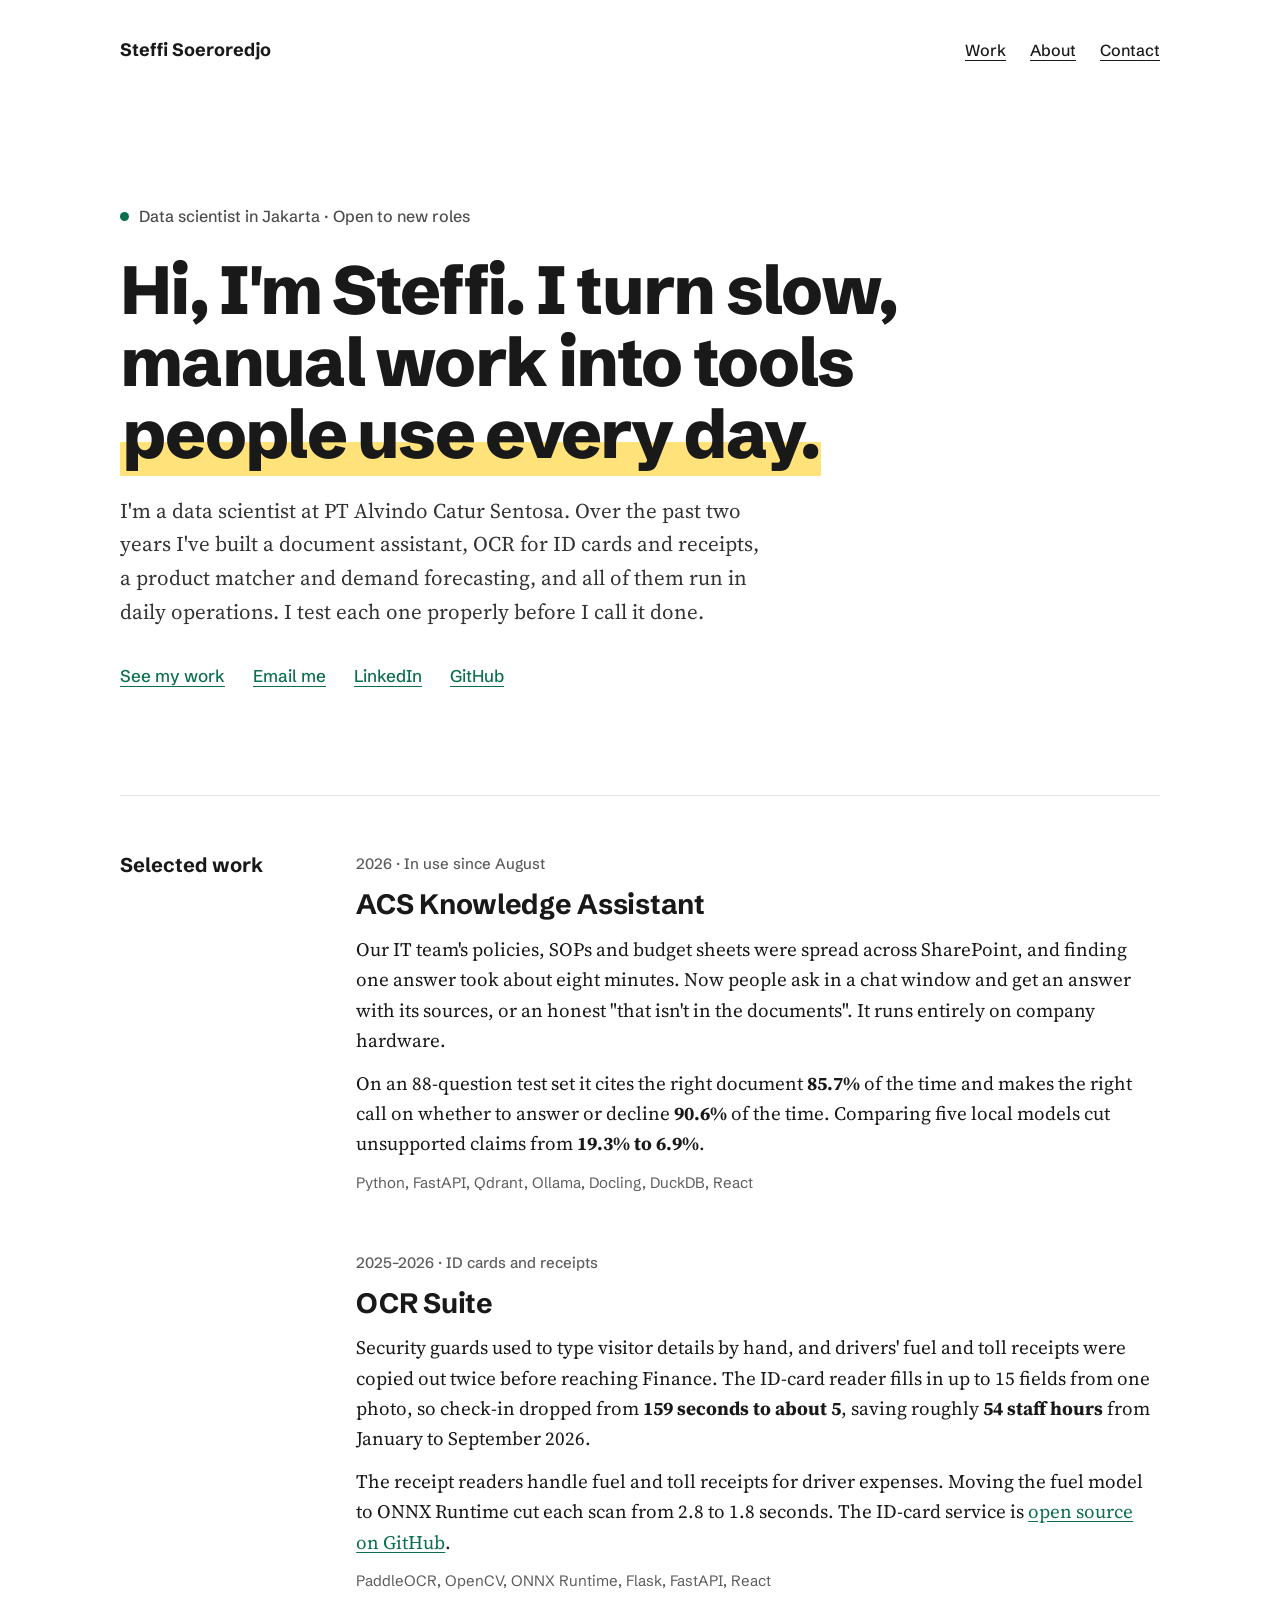
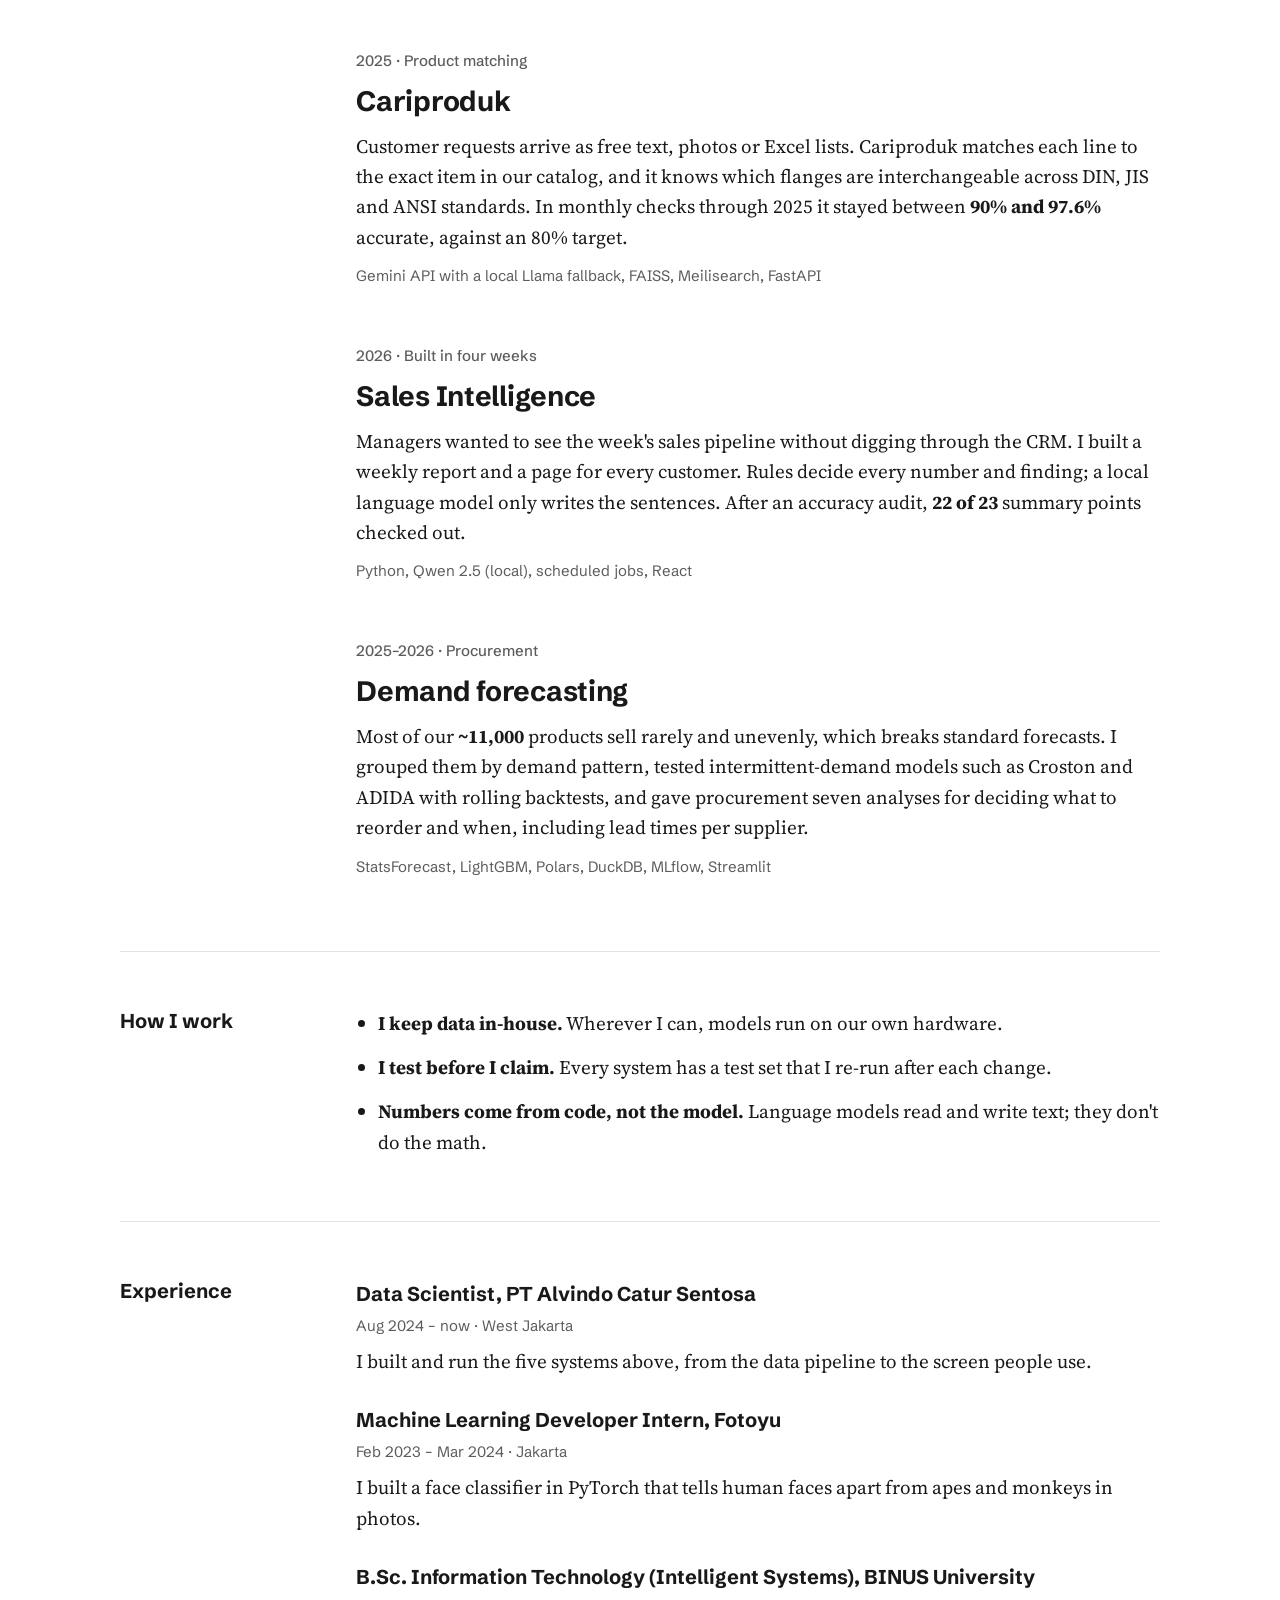
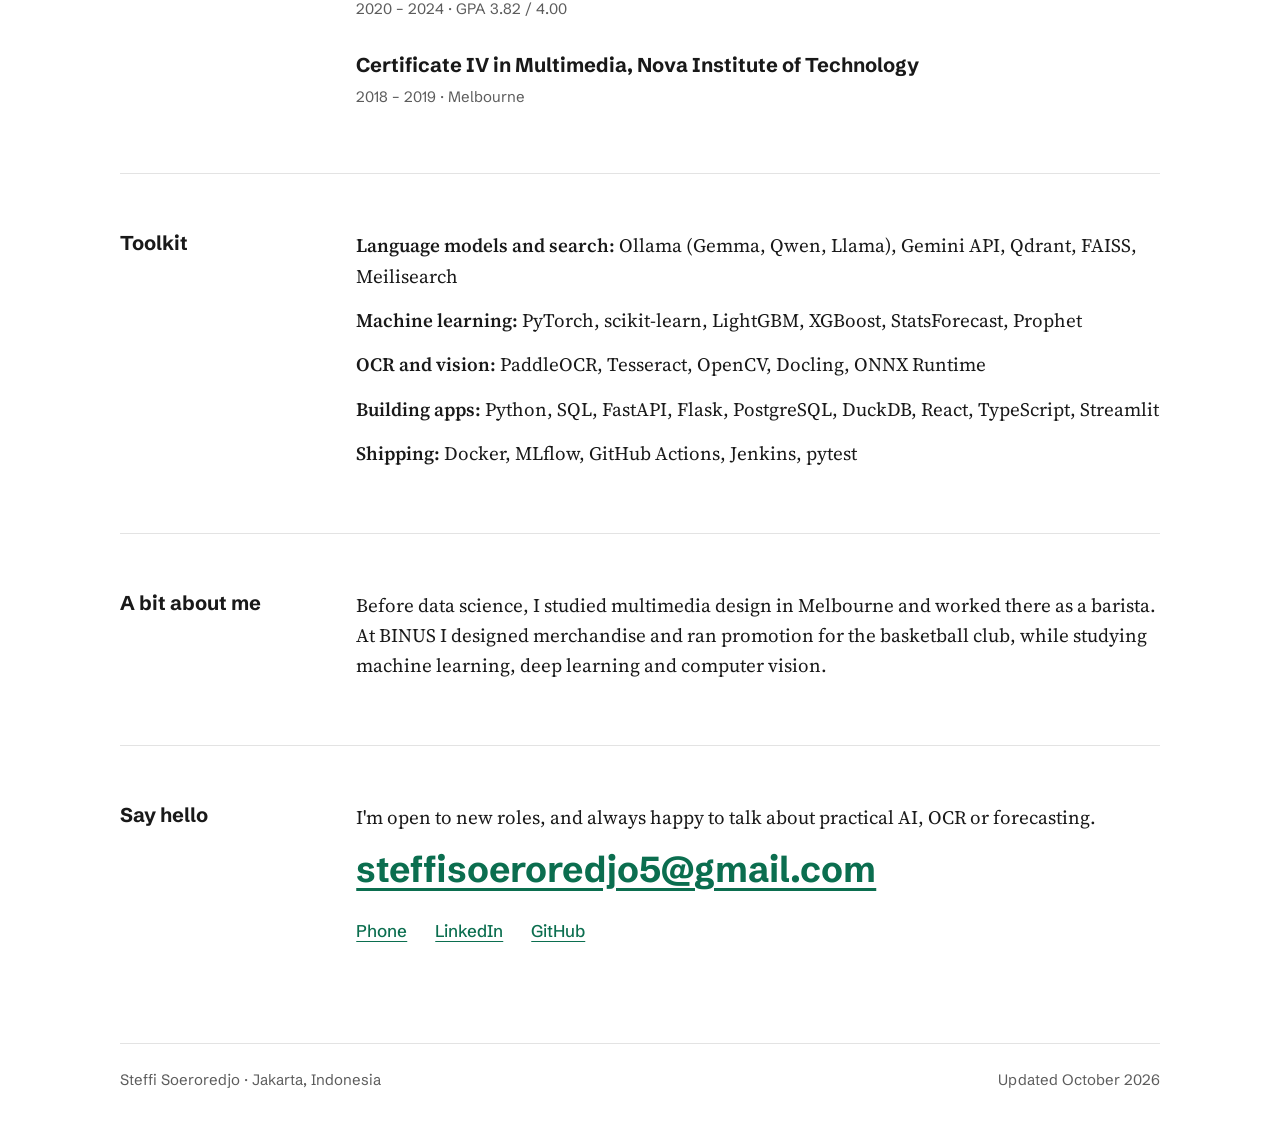
==== commit 8142ecca: "Restyle portfolio as an editorial page Swap the card-and-stat layout for a plainer editorial page: S" ====
--- a/index.html
+++ b/index.html
@@ -3,347 +3,170 @@
 <head>
 <meta charset="utf-8">
 <meta name="viewport" content="width=device-width, initial-scale=1">
-<title>Steffi Soeroredjo · Data Scientist and ML Engineer</title>
-<meta name="description" content="Steffi Soeroredjo, Data Scientist and ML Engineer in Jakarta. On-premise RAG, OCR for ID cards and receipts, product matching and demand forecasting, built for daily operations and measured.">
+<title>Steffi Soeroredjo · Data Scientist</title>
+<meta name="description" content="Steffi Soeroredjo is a data scientist in Jakarta who builds practical AI tools: a document assistant, OCR for ID cards and receipts, product matching and demand forecasting.">
 <meta property="og:type" content="website">
-<meta property="og:title" content="Steffi Soeroredjo · Data Scientist and ML Engineer">
-<meta property="og:description" content="Steffi Soeroredjo, Data Scientist and ML Engineer in Jakarta. On-premise RAG, OCR for ID cards and receipts, product matching and demand forecasting, built for daily operations and measured.">
+<meta property="og:title" content="Steffi Soeroredjo · Data Scientist">
+<meta property="og:description" content="Steffi Soeroredjo is a data scientist in Jakarta who builds practical AI tools: a document assistant, OCR for ID cards and receipts, product matching and demand forecasting.">
 <meta property="og:url" content="https://steffi-soe.github.io/portofolio/">
-<meta name="theme-color" content="#0F1B2D">
-<link rel="icon" href="data:image/svg+xml,%3Csvg xmlns='http://www.w3.org/2000/svg' viewBox='0 0 64 64'%3E%3Crect width='64' height='64' rx='14' fill='%230F1B2D'/%3E%3Ctext x='32' y='43' font-family='Arial,sans-serif' font-size='34' font-weight='700' fill='%23ffffff' text-anchor='middle'%3ES%3C/text%3E%3C/svg%3E">
+<meta name="theme-color" content="#FFFFFF">
+<link rel="icon" href="data:image/svg+xml,%3Csvg xmlns='http://www.w3.org/2000/svg' viewBox='0 0 64 64'%3E%3Crect width='64' height='64' rx='14' fill='%230B6E4F'/%3E%3Ctext x='32' y='44' font-family='Georgia,serif' font-size='36' font-weight='700' fill='%23ffffff' text-anchor='middle'%3ES%3C/text%3E%3C/svg%3E">
 <link rel="preconnect" href="https://fonts.googleapis.com">
 <link rel="preconnect" href="https://fonts.gstatic.com" crossorigin>
-<link rel="stylesheet" href="https://fonts.googleapis.com/css2?family=Inter:wght@400;500;600&amp;family=JetBrains+Mono:wght@400;500&amp;family=Space+Grotesk:wght@500;700&amp;display=swap">
+<link rel="stylesheet" href="https://fonts.googleapis.com/css2?family=Schibsted+Grotesk:wght@500;700;800&amp;family=Source+Serif+4:ital,opsz,wght@0,8..60,400;0,8..60,600;1,8..60,400&amp;display=swap">
 <style>
 html{scroll-behavior:smooth}
-body{margin:0;background:#F7F8FA}
-a{color:#1B2B44}a:hover{color:#0F1B2D}
-a:focus-visible{outline:3px solid #2447D6;outline-offset:3px;border-radius:6px}
+body{margin:0;background:#FFFFFF}
+a{color:#0B6E4F}a:hover{color:#08513A}
+a:focus-visible{outline:3px solid #0B6E4F;outline-offset:3px;border-radius:4px}
 section[id]{scroll-margin-top:16px}
+::selection{background:#FFE27A}
 @media (prefers-reduced-motion: reduce){html{scroll-behavior:auto}}
 </style>
 </head>
 <body>
-<div style="background: #F7F8FA; color: #0F1B2D; font-family: Inter, system-ui, sans-serif; font-size: 16px; line-height: 1.55; min-height: 100vh;">
+<div style="background: #FFFFFF; color: #191919; font-family: 'Source Serif 4', Georgia, serif; font-size: 19px; line-height: 1.6; min-height: 100vh;">
+<div style="max-width: 1040px; margin: 0 auto; padding: 0 clamp(20px, 5vw, 56px);">
 
-<header style="border-bottom: 1px solid #DDE2EA; background: #F7F8FA;">
-<nav aria-label="Main" style="max-width: 1200px; margin: 0 auto; padding: 20px clamp(16px, 4vw, 48px); display: flex; flex-wrap: wrap; align-items: center; justify-content: space-between; gap: 16px;">
-<a href="#top" style="font-family: 'Space Grotesk', sans-serif; font-weight: 700; font-size: 18px; text-decoration: none; color: #0F1B2D;">S. Soeroredjo</a>
-<div style="display: flex; flex-wrap: wrap; align-items: center; gap: 4px 24px; font-size: 15px;">
-<a href="#work" style="text-decoration: none; color: #3A4658; padding: 10px 0;">Work</a>
-<a href="#approach" style="text-decoration: none; color: #3A4658; padding: 10px 0;">Approach</a>
-<a href="#experience" style="text-decoration: none; color: #3A4658; padding: 10px 0;">Experience</a>
-<a href="#skills" style="text-decoration: none; color: #3A4658; padding: 10px 0;">Skills</a>
-<a href="#contact" style="text-decoration: none; color: #FFFFFF; background: #2447D6; padding: 10px 18px; border-radius: 999px; font-weight: 500;">Contact</a>
-</div>
+<header style="display: flex; flex-wrap: wrap; justify-content: space-between; align-items: center; gap: 8px 24px; padding: 28px 0;">
+<a href="#top" style="font-family: 'Schibsted Grotesk', sans-serif; font-weight: 700; font-size: 18px; color: #191919; text-decoration: none;">Steffi Soeroredjo</a>
+<nav aria-label="Main" style="display: flex; flex-wrap: wrap; gap: 4px 24px; font-family: 'Schibsted Grotesk', sans-serif; font-weight: 500; font-size: 16px;">
+<a href="#work" style="color: #191919; text-underline-offset: 4px; padding: 10px 0;">Work</a>
+<a href="#about" style="color: #191919; text-underline-offset: 4px; padding: 10px 0;">About</a>
+<a href="#contact" style="color: #191919; text-underline-offset: 4px; padding: 10px 0;">Contact</a>
 </nav>
 </header>
 
 <main id="top">
 
-<section aria-labelledby="hero-title" style="max-width: 1200px; margin: 0 auto; padding: clamp(56px, 8vw, 112px) clamp(16px, 4vw, 48px) clamp(56px, 7vw, 96px); display: flex; flex-wrap: wrap; gap: 48px; align-items: flex-end;">
-<div style="flex: 999 1 560px; min-width: 0; display: flex; flex-direction: column; gap: 24px;">
-<p style="margin: 0; display: inline-flex; align-items: center; gap: 8px; align-self: flex-start; padding: 6px 14px; border-radius: 999px; border: 1px solid #B9C2D0; font-size: 14px; color: #1B2B44;"><span aria-hidden="true" style="width: 8px; height: 8px; border-radius: 50%; background: #0F7B6C;"></span>Open to new opportunities</p>
-<p style="margin: 0; font-family: 'JetBrains Mono', monospace; font-size: 14px; letter-spacing: 0.04em; color: #2447D6;">DATA SCIENTIST · ML ENGINEER · JAKARTA</p>
-<h1 id="hero-title" style="margin: 0; font-family: 'Space Grotesk', sans-serif; font-weight: 700; font-size: clamp(40px, 5.6vw, 76px); line-height: 1.04; letter-spacing: -0.02em;">I build AI systems that run in daily operations, and I measure them.</h1>
-<p style="margin: 0; max-width: 620px; font-size: 19px; color: #3A4658;">Data Scientist at PT Alvindo Catur Sentosa. I take a problem from raw data to a model, an API and a screen people use: on-premise RAG, OCR for ID cards and receipts, product matching, and demand forecasting.</p>
-<div style="display: flex; flex-wrap: wrap; gap: 12px; padding-top: 8px;">
-<a href="#work" style="display: inline-flex; align-items: center; gap: 10px; min-height: 48px; padding: 0 24px; border-radius: 999px; background: #2447D6; color: #FFFFFF; text-decoration: none; font-weight: 600;">See the work<svg width="18" height="18" viewBox="0 0 24 24" fill="none" stroke="currentColor" stroke-width="2" stroke-linecap="round" stroke-linejoin="round" aria-hidden="true"><path d="M5 12h14"></path><path d="M13 6l6 6-6 6"></path></svg></a>
-<a href="mailto:steffisoeroredjo5@gmail.com" style="display: inline-flex; align-items: center; min-height: 48px; padding: 0 24px; border-radius: 999px; border: 1px solid #B9C2D0; color: #0F1B2D; text-decoration: none; font-weight: 600;">Email me</a>
-</div>
-</div>
-<aside aria-label="Selected results" style="flex: 1 1 340px; min-width: 0; background: #FFFFFF; border: 1px solid #DDE2EA; border-radius: 16px; padding: 8px 24px;">
-<p style="margin: 0; padding: 16px 0 12px; font-family: 'JetBrains Mono', monospace; font-size: 13px; color: #5B6575; border-bottom: 1px solid #E8ECF1;">READOUT · 2025–2026</p>
-<dl style="margin: 0;">
-<div style="display: flex; justify-content: space-between; align-items: baseline; gap: 16px; padding: 16px 0; border-bottom: 1px solid #E8ECF1;">
-<dt style="font-size: 14px; color: #3A4658;">RAG retrieval hit rate</dt>
-<dd style="margin: 0; font-family: 'JetBrains Mono', monospace; font-size: 24px; font-weight: 500; color: #2447D6;">85.7%</dd>
-</div>
-<div style="display: flex; justify-content: space-between; align-items: baseline; gap: 16px; padding: 16px 0; border-bottom: 1px solid #E8ECF1;">
-<dt style="font-size: 14px; color: #3A4658;">Visitor check-in time</dt>
-<dd style="margin: 0; font-family: 'JetBrains Mono', monospace; font-size: 24px; font-weight: 500; color: #2447D6;">−95%</dd>
-</div>
-<div style="display: flex; justify-content: space-between; align-items: baseline; gap: 16px; padding: 16px 0; border-bottom: 1px solid #E8ECF1;">
-<dt style="font-size: 14px; color: #3A4658;">Receipt OCR inference</dt>
-<dd style="margin: 0; font-family: 'JetBrains Mono', monospace; font-size: 24px; font-weight: 500; color: #2447D6;">2.8→1.8 s</dd>
-</div>
-<div style="display: flex; justify-content: space-between; align-items: baseline; gap: 16px; padding: 16px 0;">
-<dt style="font-size: 14px; color: #3A4658;">SKUs in demand analysis</dt>
-<dd style="margin: 0; font-family: 'JetBrains Mono', monospace; font-size: 24px; font-weight: 500; color: #2447D6;">10,948</dd>
-</div>
-</dl>
-</aside>
+<section aria-labelledby="hero-title" style="padding: clamp(48px, 8vw, 104px) 0 clamp(56px, 8vw, 96px); display: flex; flex-direction: column; gap: 24px;">
+<p style="margin: 0; display: flex; align-items: center; gap: 10px; font-family: 'Schibsted Grotesk', sans-serif; font-weight: 500; font-size: 16px; color: #4D4D4D;"><span aria-hidden="true" style="width: 9px; height: 9px; border-radius: 50%; background: #0B6E4F;"></span>Data scientist in Jakarta · Open to new roles</p>
+<h1 id="hero-title" style="margin: 0; max-width: 820px; font-family: 'Schibsted Grotesk', sans-serif; font-weight: 800; font-size: clamp(40px, 6vw, 68px); line-height: 1.06; letter-spacing: -0.025em;">Hi, I'm Steffi. I turn slow, manual work into tools <mark style="background: linear-gradient(transparent 60%, #FFE27A 60%); color: inherit; padding: 0 2px;">people use every day.</mark></h1>
+<p style="margin: 0; max-width: 640px; font-size: 21px; color: #333333;">I'm a data scientist at PT Alvindo Catur Sentosa. Over the past two years I've built a document assistant, OCR for ID cards and receipts, a product matcher and demand forecasting, and all of them run in daily operations. I test each one properly before I call it done.</p>
+<p style="margin: 0; display: flex; flex-wrap: wrap; gap: 4px 28px; font-family: 'Schibsted Grotesk', sans-serif; font-weight: 500; font-size: 17px;">
+<a href="#work" style="color: #0B6E4F; text-underline-offset: 4px; padding: 10px 0;">See my work</a>
+<a href="mailto:steffisoeroredjo5@gmail.com" style="color: #0B6E4F; text-underline-offset: 4px; padding: 10px 0;">Email me</a>
+<a href="https://www.linkedin.com/in/steffisoe" style="color: #0B6E4F; text-underline-offset: 4px; padding: 10px 0;">LinkedIn</a>
+<a href="https://github.com/Steffi-Soe" style="color: #0B6E4F; text-underline-offset: 4px; padding: 10px 0;">GitHub</a>
+</p>
 </section>
 
-<section id="work" aria-labelledby="work-title" style="background: #FFFFFF; border-top: 1px solid #DDE2EA; border-bottom: 1px solid #DDE2EA;">
-<div style="max-width: 1200px; margin: 0 auto; padding: clamp(56px, 7vw, 96px) clamp(16px, 4vw, 48px); display: flex; flex-direction: column; gap: 40px;">
-<div style="display: flex; flex-wrap: wrap; justify-content: space-between; align-items: flex-end; gap: 16px;">
-<div style="display: flex; flex-direction: column; gap: 12px;">
-<p style="margin: 0; font-family: 'JetBrains Mono', monospace; font-size: 14px; color: #2447D6;">01 · SELECTED WORK</p>
-<h2 id="work-title" style="margin: 0; font-family: 'Space Grotesk', sans-serif; font-weight: 700; font-size: clamp(32px, 3.6vw, 48px); line-height: 1.1; letter-spacing: -0.01em;">Five systems, all in use at ACS</h2>
-</div>
-<p style="margin: 0; max-width: 420px; color: #3A4658;">Each one started from a manual task someone did every day. The numbers are from evaluation runs and usage logs, not demos.</p>
-</div>
+<section id="work" aria-labelledby="work-title" style="display: flex; flex-wrap: wrap; gap: 20px 56px; padding: 56px 0 72px; border-top: 1px solid #E3E3E3;">
+<h2 id="work-title" style="flex: 1 1 180px; margin: 0; font-family: 'Schibsted Grotesk', sans-serif; font-weight: 700; font-size: 20px; line-height: 1.3;">Selected work</h2>
+<div style="flex: 999 1 560px; min-width: 0; display: flex; flex-direction: column; gap: 56px;">
 
-<div style="display: flex; flex-wrap: wrap; gap: 24px;">
-
-<article style="flex: 1 1 100%; min-width: 0; background: #F7F8FA; border: 1px solid #DDE2EA; border-radius: 16px; padding: clamp(24px, 3vw, 40px); display: flex; flex-wrap: wrap; gap: 32px 48px;">
-<div style="flex: 999 1 520px; min-width: 0; display: flex; flex-direction: column; gap: 16px;">
-<p style="margin: 0; font-family: 'JetBrains Mono', monospace; font-size: 13px; color: #5B6575;">2026 · LIVE SINCE AUG 2026 · ON-PREMISE</p>
-<h3 style="margin: 0; font-family: 'Space Grotesk', sans-serif; font-weight: 700; font-size: 30px; line-height: 1.15;">ACS Knowledge Assistant</h3>
-<p style="margin: 0; font-size: 17px; color: #3A4658;">IT policies, SOPs and budget data were spread across SharePoint, and finding one answer took about 8 minutes. Now staff ask in chat and get a cited answer, or a clear "not in the documents".</p>
-<ul style="margin: 0; padding-left: 20px; display: flex; flex-direction: column; gap: 8px; color: #1B2B44;">
-<li>Hybrid search in Qdrant (multilingual-e5 + BM25, RRF fusion), with access control applied at retrieval, not in the UI.</li>
-<li>Figures come from a DuckDB text-to-SQL lane, so the model never guesses a number.</li>
-<li>Runs entirely on local LLMs and one RTX 4060 GPU; no data leaves the company.</li>
-</ul>
-<div style="display: flex; flex-wrap: wrap; gap: 8px; padding-top: 4px;">
-<span style="font-family: 'JetBrains Mono', monospace; font-size: 13px; padding: 6px 10px; border-radius: 6px; background: #FFFFFF; border: 1px solid #DDE2EA; color: #3A4658;">Python</span>
-<span style="font-family: 'JetBrains Mono', monospace; font-size: 13px; padding: 6px 10px; border-radius: 6px; background: #FFFFFF; border: 1px solid #DDE2EA; color: #3A4658;">FastAPI</span>
-<span style="font-family: 'JetBrains Mono', monospace; font-size: 13px; padding: 6px 10px; border-radius: 6px; background: #FFFFFF; border: 1px solid #DDE2EA; color: #3A4658;">Qdrant</span>
-<span style="font-family: 'JetBrains Mono', monospace; font-size: 13px; padding: 6px 10px; border-radius: 6px; background: #FFFFFF; border: 1px solid #DDE2EA; color: #3A4658;">Ollama</span>
-<span style="font-family: 'JetBrains Mono', monospace; font-size: 13px; padding: 6px 10px; border-radius: 6px; background: #FFFFFF; border: 1px solid #DDE2EA; color: #3A4658;">Docling</span>
-<span style="font-family: 'JetBrains Mono', monospace; font-size: 13px; padding: 6px 10px; border-radius: 6px; background: #FFFFFF; border: 1px solid #DDE2EA; color: #3A4658;">DuckDB</span>
-<span style="font-family: 'JetBrains Mono', monospace; font-size: 13px; padding: 6px 10px; border-radius: 6px; background: #FFFFFF; border: 1px solid #DDE2EA; color: #3A4658;">React + TypeScript</span>
-</div>
-</div>
-<dl style="flex: 1 1 300px; min-width: 0; margin: 0; display: flex; flex-direction: column; gap: 4px; align-self: stretch; border-top: 1px solid #DDE2EA; padding-top: 8px;">
-<div style="display: flex; flex-direction: column-reverse; padding: 14px 0; border-bottom: 1px solid #E8ECF1;">
-<dt style="font-size: 14px; color: #3A4658;">retrieval hit rate, 88-question eval set</dt>
-<dd style="margin: 0; font-family: 'JetBrains Mono', monospace; font-size: 34px; font-weight: 500; color: #2447D6;">85.7%</dd>
-</div>
-<div style="display: flex; flex-direction: column-reverse; padding: 14px 0; border-bottom: 1px solid #E8ECF1;">
-<dt style="font-size: 14px; color: #3A4658;">correct refusals when the answer isn't there</dt>
-<dd style="margin: 0; font-family: 'JetBrains Mono', monospace; font-size: 34px; font-weight: 500; color: #2447D6;">90.6%</dd>
-</div>
-<div style="display: flex; flex-direction: column-reverse; padding: 14px 0;">
-<dt style="font-size: 14px; color: #3A4658;">unsupported claims after a 5-model benchmark</dt>
-<dd style="margin: 0; font-family: 'JetBrains Mono', monospace; font-size: 34px; font-weight: 500; color: #2447D6;">19.3→6.9%</dd>
-</div>
-</dl>
+<article style="display: flex; flex-direction: column; gap: 12px;">
+<p style="margin: 0; font-family: 'Schibsted Grotesk', sans-serif; font-weight: 500; font-size: 15px; color: #5C5C5C;">2026 · In use since August</p>
+<h3 style="margin: 0; font-family: 'Schibsted Grotesk', sans-serif; font-weight: 700; font-size: 28px; line-height: 1.2; letter-spacing: -0.01em;">ACS Knowledge Assistant</h3>
+<p style="margin: 0;">Our IT team's policies, SOPs and budget sheets were spread across SharePoint, and finding one answer took about eight minutes. Now people ask in a chat window and get an answer with its sources, or an honest "that isn't in the documents". It runs entirely on company hardware.</p>
+<p style="margin: 0;">On an 88-question test set it cites the right document <strong>85.7%</strong> of the time and makes the right call on whether to answer or decline <strong>90.6%</strong> of the time. Comparing five local models cut unsupported claims from <strong>19.3% to 6.9%</strong>.</p>
+<p style="margin: 0; font-family: 'Schibsted Grotesk', sans-serif; font-size: 15px; color: #5C5C5C;">Python, FastAPI, Qdrant, Ollama, Docling, DuckDB, React</p>
 </article>
 
-<article style="flex: 1 1 460px; min-width: 0; background: #F7F8FA; border: 1px solid #DDE2EA; border-radius: 16px; padding: clamp(24px, 3vw, 36px); display: flex; flex-direction: column; gap: 16px;">
-<p style="margin: 0; font-family: 'JetBrains Mono', monospace; font-size: 13px; color: #5B6575;">2025–2026 · ID CARDS AND RECEIPTS</p>
-<h3 style="margin: 0; font-family: 'Space Grotesk', sans-serif; font-weight: 700; font-size: 26px; line-height: 1.2;">OCR Suite</h3>
-<p style="margin: 0; color: #3A4658;">Security staff typed visitor details by hand, and drivers' fuel and toll receipts were re-keyed twice before reaching Finance.</p>
-<div style="display: flex; flex-wrap: wrap; gap: 24px; padding: 8px 0;">
-<div style="display: flex; flex-direction: column;">
-<span style="font-family: 'JetBrains Mono', monospace; font-size: 28px; font-weight: 500; color: #2447D6;">159→5 s</span>
-<span style="font-size: 14px; color: #3A4658;">per visitor check-in</span>
-</div>
-<div style="display: flex; flex-direction: column;">
-<span style="font-family: 'JetBrains Mono', monospace; font-size: 28px; font-weight: 500; color: #2447D6;">~54 h</span>
-<span style="font-size: 14px; color: #3A4658;">staff time saved, Jan–Sep 2026</span>
-</div>
-</div>
-<ul style="margin: 0; padding-left: 20px; display: flex; flex-direction: column; gap: 8px; color: #1B2B44;">
-<li>KTP/SIM API reads up to 15 fields per card and cross-checks the ID number against birth date and gender.</li>
-<li>Fuel receipts: 8 fields with arithmetic checks; ONNX Runtime cut inference from 2.8 s to 1.8 s.</li>
-<li>Toll receipts: median processing time from 35.2 s to 5.5 s.</li>
-</ul>
-<a href="https://github.com/Steffi-Soe/indonesian-id-ocr-service" style="display: inline-flex; align-items: center; gap: 8px; min-height: 44px; color: #2447D6; font-weight: 600; text-decoration: none;">ID-card OCR service on GitHub<svg width="16" height="16" viewBox="0 0 24 24" fill="none" stroke="currentColor" stroke-width="2" stroke-linecap="round" stroke-linejoin="round" aria-hidden="true"><path d="M7 17L17 7"></path><path d="M8 7h9v9"></path></svg></a>
-<div style="display: flex; flex-wrap: wrap; gap: 8px; margin-top: auto;">
-<span style="font-family: 'JetBrains Mono', monospace; font-size: 13px; padding: 6px 10px; border-radius: 6px; background: #FFFFFF; border: 1px solid #DDE2EA; color: #3A4658;">PaddleOCR</span>
-<span style="font-family: 'JetBrains Mono', monospace; font-size: 13px; padding: 6px 10px; border-radius: 6px; background: #FFFFFF; border: 1px solid #DDE2EA; color: #3A4658;">OpenCV</span>
-<span style="font-family: 'JetBrains Mono', monospace; font-size: 13px; padding: 6px 10px; border-radius: 6px; background: #FFFFFF; border: 1px solid #DDE2EA; color: #3A4658;">ONNX Runtime</span>
-<span style="font-family: 'JetBrains Mono', monospace; font-size: 13px; padding: 6px 10px; border-radius: 6px; background: #FFFFFF; border: 1px solid #DDE2EA; color: #3A4658;">Flask</span>
-<span style="font-family: 'JetBrains Mono', monospace; font-size: 13px; padding: 6px 10px; border-radius: 6px; background: #FFFFFF; border: 1px solid #DDE2EA; color: #3A4658;">FastAPI</span>
-</div>
+<article style="display: flex; flex-direction: column; gap: 12px;">
+<p style="margin: 0; font-family: 'Schibsted Grotesk', sans-serif; font-weight: 500; font-size: 15px; color: #5C5C5C;">2025–2026 · ID cards and receipts</p>
+<h3 style="margin: 0; font-family: 'Schibsted Grotesk', sans-serif; font-weight: 700; font-size: 28px; line-height: 1.2; letter-spacing: -0.01em;">OCR Suite</h3>
+<p style="margin: 0;">Security guards used to type visitor details by hand, and drivers' fuel and toll receipts were copied out twice before reaching Finance. The ID-card reader fills in up to 15 fields from one photo, so check-in dropped from <strong>159 seconds to about 5</strong>, saving roughly <strong>54 staff hours</strong> from January to September 2026.</p>
+<p style="margin: 0;">The receipt readers handle fuel and toll receipts for driver expenses. Moving the fuel model to ONNX Runtime cut each scan from 2.8 to 1.8 seconds. The ID-card service is <a href="https://github.com/Steffi-Soe/indonesian-id-ocr-service" style="color: #0B6E4F; text-underline-offset: 3px;">open source on GitHub</a>.</p>
+<p style="margin: 0; font-family: 'Schibsted Grotesk', sans-serif; font-size: 15px; color: #5C5C5C;">PaddleOCR, OpenCV, ONNX Runtime, Flask, FastAPI, React</p>
 </article>
 
-<article style="flex: 1 1 460px; min-width: 0; background: #F7F8FA; border: 1px solid #DDE2EA; border-radius: 16px; padding: clamp(24px, 3vw, 36px); display: flex; flex-direction: column; gap: 16px;">
-<p style="margin: 0; font-family: 'JetBrains Mono', monospace; font-size: 13px; color: #5B6575;">2026 · BUILT IN 4 WEEKS</p>
-<h3 style="margin: 0; font-family: 'Space Grotesk', sans-serif; font-weight: 700; font-size: 26px; line-height: 1.2;">Sales Intelligence CRM</h3>
-<p style="margin: 0; color: #3A4658;">Management needed the week's sales pipeline without opening the CRM or following every deal.</p>
-<div style="display: flex; flex-wrap: wrap; gap: 24px; padding: 8px 0;">
-<div style="display: flex; flex-direction: column;">
-<span style="font-family: 'JetBrains Mono', monospace; font-size: 28px; font-weight: 500; color: #2447D6;">22 / 23</span>
-<span style="font-size: 14px; color: #3A4658;">summary points correct after audit</span>
-</div>
-<div style="display: flex; flex-direction: column;">
-<span style="font-family: 'JetBrains Mono', monospace; font-size: 28px; font-weight: 500; color: #2447D6;">Weekly</span>
-<span style="font-size: 14px; color: #3A4658;">pipeline report, built automatically</span>
-</div>
-</div>
-<ul style="margin: 0; padding-left: 20px; display: flex; flex-direction: column; gap: 8px; color: #1B2B44;">
-<li>Reads a read-only CRM snapshot and never writes back.</li>
-<li>One page per customer with rule-checked executive summaries; the local LLM only phrases what the rules decide.</li>
-<li>Contact data is masked, and deal values are limited by permission at the data layer.</li>
-</ul>
-<div style="display: flex; flex-wrap: wrap; gap: 8px; margin-top: auto;">
-<span style="font-family: 'JetBrains Mono', monospace; font-size: 13px; padding: 6px 10px; border-radius: 6px; background: #FFFFFF; border: 1px solid #DDE2EA; color: #3A4658;">Python</span>
-<span style="font-family: 'JetBrains Mono', monospace; font-size: 13px; padding: 6px 10px; border-radius: 6px; background: #FFFFFF; border: 1px solid #DDE2EA; color: #3A4658;">Qwen 2.5 (local)</span>
-<span style="font-family: 'JetBrains Mono', monospace; font-size: 13px; padding: 6px 10px; border-radius: 6px; background: #FFFFFF; border: 1px solid #DDE2EA; color: #3A4658;">Scheduled jobs</span>
-<span style="font-family: 'JetBrains Mono', monospace; font-size: 13px; padding: 6px 10px; border-radius: 6px; background: #FFFFFF; border: 1px solid #DDE2EA; color: #3A4658;">React</span>
-</div>
+<article style="display: flex; flex-direction: column; gap: 12px;">
+<p style="margin: 0; font-family: 'Schibsted Grotesk', sans-serif; font-weight: 500; font-size: 15px; color: #5C5C5C;">2025 · Product matching</p>
+<h3 style="margin: 0; font-family: 'Schibsted Grotesk', sans-serif; font-weight: 700; font-size: 28px; line-height: 1.2; letter-spacing: -0.01em;">Cariproduk</h3>
+<p style="margin: 0;">Customer requests arrive as free text, photos or Excel lists. Cariproduk matches each line to the exact item in our catalog, and it knows which flanges are interchangeable across DIN, JIS and ANSI standards. In monthly checks through 2025 it stayed between <strong>90% and 97.6%</strong> accurate, against an 80% target.</p>
+<p style="margin: 0; font-family: 'Schibsted Grotesk', sans-serif; font-size: 15px; color: #5C5C5C;">Gemini API with a local Llama fallback, FAISS, Meilisearch, FastAPI</p>
 </article>
 
-<article style="flex: 1 1 460px; min-width: 0; background: #F7F8FA; border: 1px solid #DDE2EA; border-radius: 16px; padding: clamp(24px, 3vw, 36px); display: flex; flex-direction: column; gap: 16px;">
-<p style="margin: 0; font-family: 'JetBrains Mono', monospace; font-size: 13px; color: #5B6575;">2025 · TEXT, IMAGES AND EXCEL IN</p>
-<h3 style="margin: 0; font-family: 'Space Grotesk', sans-serif; font-weight: 700; font-size: 26px; line-height: 1.2;">Cariproduk product matcher</h3>
-<p style="margin: 0; color: #3A4658;">Customer inquiries arrive as free text, photos and spreadsheets. Each line used to be matched to an exact SAP item by hand.</p>
-<div style="display: flex; flex-wrap: wrap; gap: 24px; padding: 8px 0;">
-<div style="display: flex; flex-direction: column;">
-<span style="font-family: 'JetBrains Mono', monospace; font-size: 28px; font-weight: 500; color: #2447D6;">90–97.6%</span>
-<span style="font-size: 14px; color: #3A4658;">monthly QA accuracy, target 80%</span>
-</div>
-</div>
-<ul style="margin: 0; padding-left: 20px; display: flex; flex-direction: column; gap: 8px; color: #1B2B44;">
-<li>Gemini 2.5 Flash with a local Llama fallback, MiniLM embeddings with FAISS, Meilisearch and attribute scoring.</li>
-<li>Flange interchangeability across DIN, JIS and ANSI standards.</li>
-</ul>
-<div style="display: flex; flex-wrap: wrap; gap: 8px; margin-top: auto;">
-<span style="font-family: 'JetBrains Mono', monospace; font-size: 13px; padding: 6px 10px; border-radius: 6px; background: #FFFFFF; border: 1px solid #DDE2EA; color: #3A4658;">Gemini API</span>
-<span style="font-family: 'JetBrains Mono', monospace; font-size: 13px; padding: 6px 10px; border-radius: 6px; background: #FFFFFF; border: 1px solid #DDE2EA; color: #3A4658;">FAISS</span>
-<span style="font-family: 'JetBrains Mono', monospace; font-size: 13px; padding: 6px 10px; border-radius: 6px; background: #FFFFFF; border: 1px solid #DDE2EA; color: #3A4658;">Meilisearch</span>
-<span style="font-family: 'JetBrains Mono', monospace; font-size: 13px; padding: 6px 10px; border-radius: 6px; background: #FFFFFF; border: 1px solid #DDE2EA; color: #3A4658;">FastAPI</span>
-</div>
+<article style="display: flex; flex-direction: column; gap: 12px;">
+<p style="margin: 0; font-family: 'Schibsted Grotesk', sans-serif; font-weight: 500; font-size: 15px; color: #5C5C5C;">2026 · Built in four weeks</p>
+<h3 style="margin: 0; font-family: 'Schibsted Grotesk', sans-serif; font-weight: 700; font-size: 28px; line-height: 1.2; letter-spacing: -0.01em;">Sales Intelligence</h3>
+<p style="margin: 0;">Managers wanted to see the week's sales pipeline without digging through the CRM. I built a weekly report and a page for every customer. Rules decide every number and finding; a local language model only writes the sentences. After an accuracy audit, <strong>22 of 23</strong> summary points checked out.</p>
+<p style="margin: 0; font-family: 'Schibsted Grotesk', sans-serif; font-size: 15px; color: #5C5C5C;">Python, Qwen 2.5 (local), scheduled jobs, React</p>
 </article>
 
-<article style="flex: 1 1 460px; min-width: 0; background: #F7F8FA; border: 1px solid #DDE2EA; border-radius: 16px; padding: clamp(24px, 3vw, 36px); display: flex; flex-direction: column; gap: 16px;">
-<p style="margin: 0; font-family: 'JetBrains Mono', monospace; font-size: 13px; color: #5B6575;">2025–2026 · PROCUREMENT</p>
-<h3 style="margin: 0; font-family: 'Space Grotesk', sans-serif; font-weight: 700; font-size: 26px; line-height: 1.2;">Demand forecasting and reorder points</h3>
-<p style="margin: 0; color: #3A4658;">Procurement needed reorder points for a catalog where most items sell rarely and unevenly.</p>
-<div style="display: flex; flex-wrap: wrap; gap: 24px; padding: 8px 0;">
-<div style="display: flex; flex-direction: column;">
-<span style="font-family: 'JetBrains Mono', monospace; font-size: 28px; font-weight: 500; color: #2447D6;">10,948</span>
-<span style="font-size: 14px; color: #3A4658;">SKUs segmented and analysed</span>
-</div>
-<div style="display: flex; flex-direction: column;">
-<span style="font-family: 'JetBrains Mono', monospace; font-size: 28px; font-weight: 500; color: #2447D6;">34 mo</span>
-<span style="font-size: 14px; color: #3A4658;">of demand history per SKU</span>
-</div>
-</div>
-<ul style="margin: 0; padding-left: 20px; display: flex; flex-direction: column; gap: 8px; color: #1B2B44;">
-<li>Demand segmentation: ABC/XYZ, intermittent, erratic and dead-stock risk.</li>
-<li>Croston, ADIDA, ETS and LightGBM quantile models, rolling-origin backtests and per-SKU model selection.</li>
-<li>Seven decision-support analyses for procurement, including supplier lead-time statistics.</li>
-</ul>
-<div style="display: flex; flex-wrap: wrap; gap: 8px; margin-top: auto;">
-<span style="font-family: 'JetBrains Mono', monospace; font-size: 13px; padding: 6px 10px; border-radius: 6px; background: #FFFFFF; border: 1px solid #DDE2EA; color: #3A4658;">StatsForecast</span>
-<span style="font-family: 'JetBrains Mono', monospace; font-size: 13px; padding: 6px 10px; border-radius: 6px; background: #FFFFFF; border: 1px solid #DDE2EA; color: #3A4658;">LightGBM</span>
-<span style="font-family: 'JetBrains Mono', monospace; font-size: 13px; padding: 6px 10px; border-radius: 6px; background: #FFFFFF; border: 1px solid #DDE2EA; color: #3A4658;">Polars</span>
-<span style="font-family: 'JetBrains Mono', monospace; font-size: 13px; padding: 6px 10px; border-radius: 6px; background: #FFFFFF; border: 1px solid #DDE2EA; color: #3A4658;">MLflow</span>
-<span style="font-family: 'JetBrains Mono', monospace; font-size: 13px; padding: 6px 10px; border-radius: 6px; background: #FFFFFF; border: 1px solid #DDE2EA; color: #3A4658;">Streamlit</span>
-</div>
+<article style="display: flex; flex-direction: column; gap: 12px;">
+<p style="margin: 0; font-family: 'Schibsted Grotesk', sans-serif; font-weight: 500; font-size: 15px; color: #5C5C5C;">2025–2026 · Procurement</p>
+<h3 style="margin: 0; font-family: 'Schibsted Grotesk', sans-serif; font-weight: 700; font-size: 28px; line-height: 1.2; letter-spacing: -0.01em;">Demand forecasting</h3>
+<p style="margin: 0;">Most of our <strong>~11,000</strong> products sell rarely and unevenly, which breaks standard forecasts. I grouped them by demand pattern, tested intermittent-demand models such as Croston and ADIDA with rolling backtests, and gave procurement seven analyses for deciding what to reorder and when, including lead times per supplier.</p>
+<p style="margin: 0; font-family: 'Schibsted Grotesk', sans-serif; font-size: 15px; color: #5C5C5C;">StatsForecast, LightGBM, Polars, DuckDB, MLflow, Streamlit</p>
 </article>
 
+</div>
+</section>
+
+<section aria-labelledby="approach-title" style="display: flex; flex-wrap: wrap; gap: 20px 56px; padding: 56px 0 64px; border-top: 1px solid #E3E3E3;">
+<h2 id="approach-title" style="flex: 1 1 180px; margin: 0; font-family: 'Schibsted Grotesk', sans-serif; font-weight: 700; font-size: 20px; line-height: 1.3;">How I work</h2>
+<ul style="flex: 999 1 560px; min-width: 0; margin: 0; padding-left: 22px; display: flex; flex-direction: column; gap: 14px;">
+<li><strong>I keep data in-house.</strong> Wherever I can, models run on our own hardware.</li>
+<li><strong>I test before I claim.</strong> Every system has a test set that I re-run after each change.</li>
+<li><strong>Numbers come from code, not the model.</strong> Language models read and write text; they don't do the math.</li>
+</ul>
+</section>
+
+<section aria-labelledby="experience-title" style="display: flex; flex-wrap: wrap; gap: 20px 56px; padding: 56px 0 64px; border-top: 1px solid #E3E3E3;">
+<h2 id="experience-title" style="flex: 1 1 180px; margin: 0; font-family: 'Schibsted Grotesk', sans-serif; font-weight: 700; font-size: 20px; line-height: 1.3;">Experience</h2>
+<div style="flex: 999 1 560px; min-width: 0; display: flex; flex-direction: column; gap: 28px;">
+<div style="display: flex; flex-direction: column; gap: 4px;">
+<h3 style="margin: 0; font-family: 'Schibsted Grotesk', sans-serif; font-weight: 700; font-size: 20px;">Data Scientist, PT Alvindo Catur Sentosa</h3>
+<p style="margin: 0; font-family: 'Schibsted Grotesk', sans-serif; font-size: 15px; color: #5C5C5C;">Aug 2024 – now · West Jakarta</p>
+<p style="margin: 4px 0 0;">I built and run the five systems above, from the data pipeline to the screen people use.</p>
+</div>
+<div style="display: flex; flex-direction: column; gap: 4px;">
+<h3 style="margin: 0; font-family: 'Schibsted Grotesk', sans-serif; font-weight: 700; font-size: 20px;">Machine Learning Developer Intern, Fotoyu</h3>
+<p style="margin: 0; font-family: 'Schibsted Grotesk', sans-serif; font-size: 15px; color: #5C5C5C;">Feb 2023 – Mar 2024 · Jakarta</p>
+<p style="margin: 4px 0 0;">I built a face classifier in PyTorch that tells human faces apart from apes and monkeys in photos.</p>
+</div>
+<div style="display: flex; flex-direction: column; gap: 4px;">
+<h3 style="margin: 0; font-family: 'Schibsted Grotesk', sans-serif; font-weight: 700; font-size: 20px;">B.Sc. Information Technology (Intelligent Systems), BINUS University</h3>
+<p style="margin: 0; font-family: 'Schibsted Grotesk', sans-serif; font-size: 15px; color: #5C5C5C;">2020 – 2024 · GPA 3.82 / 4.00</p>
+</div>
+<div style="display: flex; flex-direction: column; gap: 4px;">
+<h3 style="margin: 0; font-family: 'Schibsted Grotesk', sans-serif; font-weight: 700; font-size: 20px;">Certificate IV in Multimedia, Nova Institute of Technology</h3>
+<p style="margin: 0; font-family: 'Schibsted Grotesk', sans-serif; font-size: 15px; color: #5C5C5C;">2018 – 2019 · Melbourne</p>
 </div>
 </div>
 </section>
 
-<section id="approach" aria-labelledby="approach-title" style="max-width: 1200px; margin: 0 auto; padding: clamp(56px, 7vw, 96px) clamp(16px, 4vw, 48px); display: flex; flex-direction: column; gap: 40px;">
-<div style="display: flex; flex-direction: column; gap: 12px;">
-<p style="margin: 0; font-family: 'JetBrains Mono', monospace; font-size: 14px; color: #2447D6;">02 · APPROACH</p>
-<h2 id="approach-title" style="margin: 0; font-family: 'Space Grotesk', sans-serif; font-weight: 700; font-size: clamp(32px, 3.6vw, 48px); line-height: 1.1; letter-spacing: -0.01em;">Less demo, more deployment</h2>
-</div>
-<div style="display: flex; flex-wrap: wrap; gap: 24px;">
-<div style="flex: 1 1 300px; min-width: 0; display: flex; flex-direction: column; gap: 12px; border-top: 2px solid #0F1B2D; padding-top: 20px;">
-<h3 style="margin: 0; font-family: 'Space Grotesk', sans-serif; font-weight: 700; font-size: 22px;">Local first</h3>
-<p style="margin: 0; color: #3A4658;">Models run on company hardware, so sensitive documents and customer data never leave the building.</p>
-</div>
-<div style="flex: 1 1 300px; min-width: 0; display: flex; flex-direction: column; gap: 12px; border-top: 2px solid #0F1B2D; padding-top: 20px;">
-<h3 style="margin: 0; font-family: 'Space Grotesk', sans-serif; font-weight: 700; font-size: 22px;">Evaluate before claiming</h3>
-<p style="margin: 0; color: #3A4658;">Every system ships with a repeatable test set, regression tests and an honest baseline, re-run after each change.</p>
-</div>
-<div style="flex: 1 1 300px; min-width: 0; display: flex; flex-direction: column; gap: 12px; border-top: 2px solid #0F1B2D; padding-top: 20px;">
-<h3 style="margin: 0; font-family: 'Space Grotesk', sans-serif; font-weight: 700; font-size: 22px;">Numbers from data, not models</h3>
-<p style="margin: 0; color: #3A4658;">Figures are computed by code or rules; language models phrase answers and read text, and their output is checked against sources.</p>
-</div>
+<section aria-labelledby="toolkit-title" style="display: flex; flex-wrap: wrap; gap: 20px 56px; padding: 56px 0 64px; border-top: 1px solid #E3E3E3;">
+<h2 id="toolkit-title" style="flex: 1 1 180px; margin: 0; font-family: 'Schibsted Grotesk', sans-serif; font-weight: 700; font-size: 20px; line-height: 1.3;">Toolkit</h2>
+<dl style="flex: 999 1 560px; min-width: 0; margin: 0; display: flex; flex-direction: column; gap: 14px;">
+<div><dt style="display: inline; font-weight: 600;">Language models and search: </dt><dd style="display: inline; margin: 0;">Ollama (Gemma, Qwen, Llama), Gemini API, Qdrant, FAISS, Meilisearch</dd></div>
+<div><dt style="display: inline; font-weight: 600;">Machine learning: </dt><dd style="display: inline; margin: 0;">PyTorch, scikit-learn, LightGBM, XGBoost, StatsForecast, Prophet</dd></div>
+<div><dt style="display: inline; font-weight: 600;">OCR and vision: </dt><dd style="display: inline; margin: 0;">PaddleOCR, Tesseract, OpenCV, Docling, ONNX Runtime</dd></div>
+<div><dt style="display: inline; font-weight: 600;">Building apps: </dt><dd style="display: inline; margin: 0;">Python, SQL, FastAPI, Flask, PostgreSQL, DuckDB, React, TypeScript, Streamlit</dd></div>
+<div><dt style="display: inline; font-weight: 600;">Shipping: </dt><dd style="display: inline; margin: 0;">Docker, MLflow, GitHub Actions, Jenkins, pytest</dd></div>
+</dl>
+</section>
+
+<section id="about" aria-labelledby="about-title" style="display: flex; flex-wrap: wrap; gap: 20px 56px; padding: 56px 0 64px; border-top: 1px solid #E3E3E3;">
+<h2 id="about-title" style="flex: 1 1 180px; margin: 0; font-family: 'Schibsted Grotesk', sans-serif; font-weight: 700; font-size: 20px; line-height: 1.3;">A bit about me</h2>
+<div style="flex: 999 1 560px; min-width: 0; display: flex; flex-direction: column; gap: 16px;">
+<p style="margin: 0;">Before data science, I studied multimedia design in Melbourne and worked there as a barista. At BINUS I designed merchandise and ran promotion for the basketball club, while studying machine learning, deep learning and computer vision.</p>
 </div>
 </section>
 
-<section id="experience" aria-labelledby="experience-title" style="background: #FFFFFF; border-top: 1px solid #DDE2EA; border-bottom: 1px solid #DDE2EA;">
-<div style="max-width: 1200px; margin: 0 auto; padding: clamp(56px, 7vw, 96px) clamp(16px, 4vw, 48px); display: flex; flex-direction: column; gap: 40px;">
-<div style="display: flex; flex-direction: column; gap: 12px;">
-<p style="margin: 0; font-family: 'JetBrains Mono', monospace; font-size: 14px; color: #2447D6;">03 · EXPERIENCE</p>
-<h2 id="experience-title" style="margin: 0; font-family: 'Space Grotesk', sans-serif; font-weight: 700; font-size: clamp(32px, 3.6vw, 48px); line-height: 1.1; letter-spacing: -0.01em;">Where I've built</h2>
-</div>
-<div style="display: flex; flex-direction: column;">
-<div style="display: flex; flex-wrap: wrap; gap: 8px 48px; padding: 28px 0; border-top: 1px solid #DDE2EA;">
-<p style="flex: 1 1 200px; margin: 0; font-family: 'JetBrains Mono', monospace; font-size: 14px; color: #5B6575;">AUG 2024 – PRESENT</p>
-<div style="flex: 999 1 520px; min-width: 0; display: flex; flex-direction: column; gap: 8px;">
-<h3 style="margin: 0; font-family: 'Space Grotesk', sans-serif; font-weight: 700; font-size: 22px;">Data Scientist · PT Alvindo Catur Sentosa</h3>
-<p style="margin: 0; color: #3A4658;">West Jakarta, on-site. Delivered all five 2026 work-program projects, from data pipeline to production UI: the Knowledge Assistant, Sales Intelligence CRM, OCR Suite, product matching and procurement forecasting.</p>
-</div>
-</div>
-<div style="display: flex; flex-wrap: wrap; gap: 8px 48px; padding: 28px 0; border-top: 1px solid #DDE2EA;">
-<p style="flex: 1 1 200px; margin: 0; font-family: 'JetBrains Mono', monospace; font-size: 14px; color: #5B6575;">FEB 2023 – MAR 2024</p>
-<div style="flex: 999 1 520px; min-width: 0; display: flex; flex-direction: column; gap: 8px;">
-<h3 style="margin: 0; font-family: 'Space Grotesk', sans-serif; font-weight: 700; font-size: 22px;">Machine Learning Developer Intern · Fotoyu</h3>
-<p style="margin: 0; color: #3A4658;">Built a face classification model in Python and PyTorch that tells human faces apart from primate faces (apes, monkeys) in photos.</p>
-</div>
-</div>
-<div style="display: flex; flex-wrap: wrap; gap: 8px 48px; padding: 28px 0; border-top: 1px solid #DDE2EA; border-bottom: 1px solid #DDE2EA;">
-<p style="flex: 1 1 200px; margin: 0; font-family: 'JetBrains Mono', monospace; font-size: 14px; color: #5B6575;">SEP 2020 – AUG 2024</p>
-<div style="flex: 999 1 520px; min-width: 0; display: flex; flex-direction: column; gap: 8px;">
-<h3 style="margin: 0; font-family: 'Space Grotesk', sans-serif; font-weight: 700; font-size: 22px;">B.Sc. Information Technology (Intelligent Systems) · BINUS University</h3>
-<p style="margin: 0; color: #3A4658;">GPA 3.82 / 4.00. Machine learning, deep learning, computer vision, database systems and software engineering. Before that: Certificate IV in Multimedia, Nova Institute of Technology.</p>
-</div>
-</div>
-</div>
-</div>
-</section>
-
-<section id="skills" aria-labelledby="skills-title" style="max-width: 1200px; margin: 0 auto; padding: clamp(56px, 7vw, 96px) clamp(16px, 4vw, 48px); display: flex; flex-direction: column; gap: 40px;">
-<div style="display: flex; flex-direction: column; gap: 12px;">
-<p style="margin: 0; font-family: 'JetBrains Mono', monospace; font-size: 14px; color: #2447D6;">04 · TOOLKIT</p>
-<h2 id="skills-title" style="margin: 0; font-family: 'Space Grotesk', sans-serif; font-weight: 700; font-size: clamp(32px, 3.6vw, 48px); line-height: 1.1; letter-spacing: -0.01em;">What I work with</h2>
-</div>
-<div style="display: flex; flex-wrap: wrap; gap: 32px 24px;">
-<div style="flex: 1 1 260px; min-width: 0; display: flex; flex-direction: column; gap: 8px;">
-<h3 style="margin: 0; font-family: 'JetBrains Mono', monospace; font-size: 13px; font-weight: 500; color: #5B6575;">GENAI AND RAG</h3>
-<p style="margin: 0; color: #1B2B44;">Ollama (Gemma, Qwen, Llama), Gemini API, Qdrant, FAISS, hybrid search, LLM evaluation sets</p>
-</div>
-<div style="flex: 1 1 260px; min-width: 0; display: flex; flex-direction: column; gap: 8px;">
-<h3 style="margin: 0; font-family: 'JetBrains Mono', monospace; font-size: 13px; font-weight: 500; color: #5B6575;">MACHINE LEARNING</h3>
-<p style="margin: 0; color: #1B2B44;">PyTorch, scikit-learn, LightGBM, XGBoost, StatsForecast, Prophet</p>
-</div>
-<div style="flex: 1 1 260px; min-width: 0; display: flex; flex-direction: column; gap: 8px;">
-<h3 style="margin: 0; font-family: 'JetBrains Mono', monospace; font-size: 13px; font-weight: 500; color: #5B6575;">OCR AND VISION</h3>
-<p style="margin: 0; color: #1B2B44;">PaddleOCR, Tesseract, OpenCV, Docling, ONNX Runtime</p>
-</div>
-<div style="flex: 1 1 260px; min-width: 0; display: flex; flex-direction: column; gap: 8px;">
-<h3 style="margin: 0; font-family: 'JetBrains Mono', monospace; font-size: 13px; font-weight: 500; color: #5B6575;">BACKEND AND DATA</h3>
-<p style="margin: 0; color: #1B2B44;">Python, SQL, FastAPI, Flask, PostgreSQL, DuckDB, Polars, Meilisearch</p>
-</div>
-<div style="flex: 1 1 260px; min-width: 0; display: flex; flex-direction: column; gap: 8px;">
-<h3 style="margin: 0; font-family: 'JetBrains Mono', monospace; font-size: 13px; font-weight: 500; color: #5B6575;">FRONTEND</h3>
-<p style="margin: 0; color: #1B2B44;">React, TypeScript, Streamlit</p>
-</div>
-<div style="flex: 1 1 260px; min-width: 0; display: flex; flex-direction: column; gap: 8px;">
-<h3 style="margin: 0; font-family: 'JetBrains Mono', monospace; font-size: 13px; font-weight: 500; color: #5B6575;">MLOPS</h3>
-<p style="margin: 0; color: #1B2B44;">Docker, MLflow, GitHub Actions, Jenkins, pytest</p>
-</div>
-</div>
-</section>
-
-<section id="contact" aria-labelledby="contact-title" style="background: #0F1B2D; color: #FFFFFF;">
-<div style="max-width: 1200px; margin: 0 auto; padding: clamp(64px, 8vw, 112px) clamp(16px, 4vw, 48px); display: flex; flex-wrap: wrap; justify-content: space-between; align-items: flex-end; gap: 40px;">
-<div style="flex: 999 1 520px; min-width: 0; display: flex; flex-direction: column; gap: 16px;">
-<p style="margin: 0; font-family: 'JetBrains Mono', monospace; font-size: 14px; color: #A9B6CA;">05 · CONTACT</p>
-<h2 id="contact-title" style="margin: 0; font-family: 'Space Grotesk', sans-serif; font-weight: 700; font-size: clamp(36px, 4.6vw, 60px); line-height: 1.05; letter-spacing: -0.02em;">Have a manual process that should be a system?</h2>
-<a href="mailto:steffisoeroredjo5@gmail.com" style="font-size: clamp(18px, 2vw, 24px); color: #FFFFFF; text-underline-offset: 6px;">steffisoeroredjo5@gmail.com</a>
-</div>
-<div style="flex: 1 1 260px; min-width: 0; display: flex; flex-direction: column; gap: 4px;">
-<a href="https://www.linkedin.com/in/steffisoe" style="display: flex; justify-content: space-between; align-items: center; min-height: 52px; border-bottom: 1px solid #33425A; color: #FFFFFF; text-decoration: none; font-weight: 500;">LinkedIn<svg width="18" height="18" viewBox="0 0 24 24" fill="none" stroke="currentColor" stroke-width="2" stroke-linecap="round" stroke-linejoin="round" aria-hidden="true"><path d="M7 17L17 7"></path><path d="M8 7h9v9"></path></svg></a>
-<a href="https://github.com/Steffi-Soe" style="display: flex; justify-content: space-between; align-items: center; min-height: 52px; border-bottom: 1px solid #33425A; color: #FFFFFF; text-decoration: none; font-weight: 500;">GitHub<svg width="18" height="18" viewBox="0 0 24 24" fill="none" stroke="currentColor" stroke-width="2" stroke-linecap="round" stroke-linejoin="round" aria-hidden="true"><path d="M7 17L17 7"></path><path d="M8 7h9v9"></path></svg></a>
-<a href="tel:+6282260560543" style="display: flex; justify-content: space-between; align-items: center; min-height: 52px; border-bottom: 1px solid #33425A; color: #FFFFFF; text-decoration: none; font-weight: 500;">Phone<svg width="18" height="18" viewBox="0 0 24 24" fill="none" stroke="currentColor" stroke-width="2" stroke-linecap="round" stroke-linejoin="round" aria-hidden="true"><path d="M5 4h4l2 5-2.5 1.5a11 11 0 0 0 5 5L15 13l5 2v4a2 2 0 0 1-2 2A16 16 0 0 1 3 6a2 2 0 0 1 2-2"></path></svg></a>
-<a href="mailto:steffisoeroredjo5@gmail.com" style="display: flex; justify-content: space-between; align-items: center; min-height: 52px; color: #FFFFFF; text-decoration: none; font-weight: 500;">Email<svg width="18" height="18" viewBox="0 0 24 24" fill="none" stroke="currentColor" stroke-width="2" stroke-linecap="round" stroke-linejoin="round" aria-hidden="true"><path d="M4 6h16v12H4z"></path><path d="M4 7l8 6 8-6"></path></svg></a>
-</div>
+<section id="contact" aria-labelledby="contact-title" style="display: flex; flex-wrap: wrap; gap: 20px 56px; padding: 56px 0 88px; border-top: 1px solid #E3E3E3;">
+<h2 id="contact-title" style="flex: 1 1 180px; margin: 0; font-family: 'Schibsted Grotesk', sans-serif; font-weight: 700; font-size: 20px; line-height: 1.3;">Say hello</h2>
+<div style="flex: 999 1 560px; min-width: 0; display: flex; flex-direction: column; gap: 16px;">
+<p style="margin: 0;">I'm open to new roles, and always happy to talk about practical AI, OCR or forecasting.</p>
+<a href="mailto:steffisoeroredjo5@gmail.com" style="font-family: 'Schibsted Grotesk', sans-serif; font-weight: 700; font-size: clamp(24px, 3.4vw, 36px); line-height: 1.2; color: #0B6E4F; text-underline-offset: 6px; overflow-wrap: anywhere;">steffisoeroredjo5@gmail.com</a>
+<p style="margin: 0; display: flex; flex-wrap: wrap; gap: 4px 28px; font-family: 'Schibsted Grotesk', sans-serif; font-weight: 500; font-size: 17px;">
+<a href="tel:+6282260560543" style="color: #0B6E4F; text-underline-offset: 4px; padding: 10px 0;">Phone</a>
+<a href="https://www.linkedin.com/in/steffisoe" style="color: #0B6E4F; text-underline-offset: 4px; padding: 10px 0;">LinkedIn</a>
+<a href="https://github.com/Steffi-Soe" style="color: #0B6E4F; text-underline-offset: 4px; padding: 10px 0;">GitHub</a>
+</p>
 </div>
 </section>
 
 </main>
 
-<footer style="background: #0F1B2D; border-top: 1px solid #33425A;">
-<div style="max-width: 1200px; margin: 0 auto; padding: 24px clamp(16px, 4vw, 48px); display: flex; flex-wrap: wrap; justify-content: space-between; gap: 12px; font-family: 'JetBrains Mono', monospace; font-size: 13px; color: #A9B6CA;">
+<footer style="display: flex; flex-wrap: wrap; justify-content: space-between; gap: 8px 24px; padding: 24px 0 40px; border-top: 1px solid #E3E3E3; font-family: 'Schibsted Grotesk', sans-serif; font-size: 15px; color: #5C5C5C;">
 <span>Steffi Soeroredjo · Jakarta, Indonesia</span>
-<span>Updated Oct 2026</span>
-</div>
+<span>Updated October 2026</span>
 </footer>
 
 </div>
+</div>
 </body>
 </html>
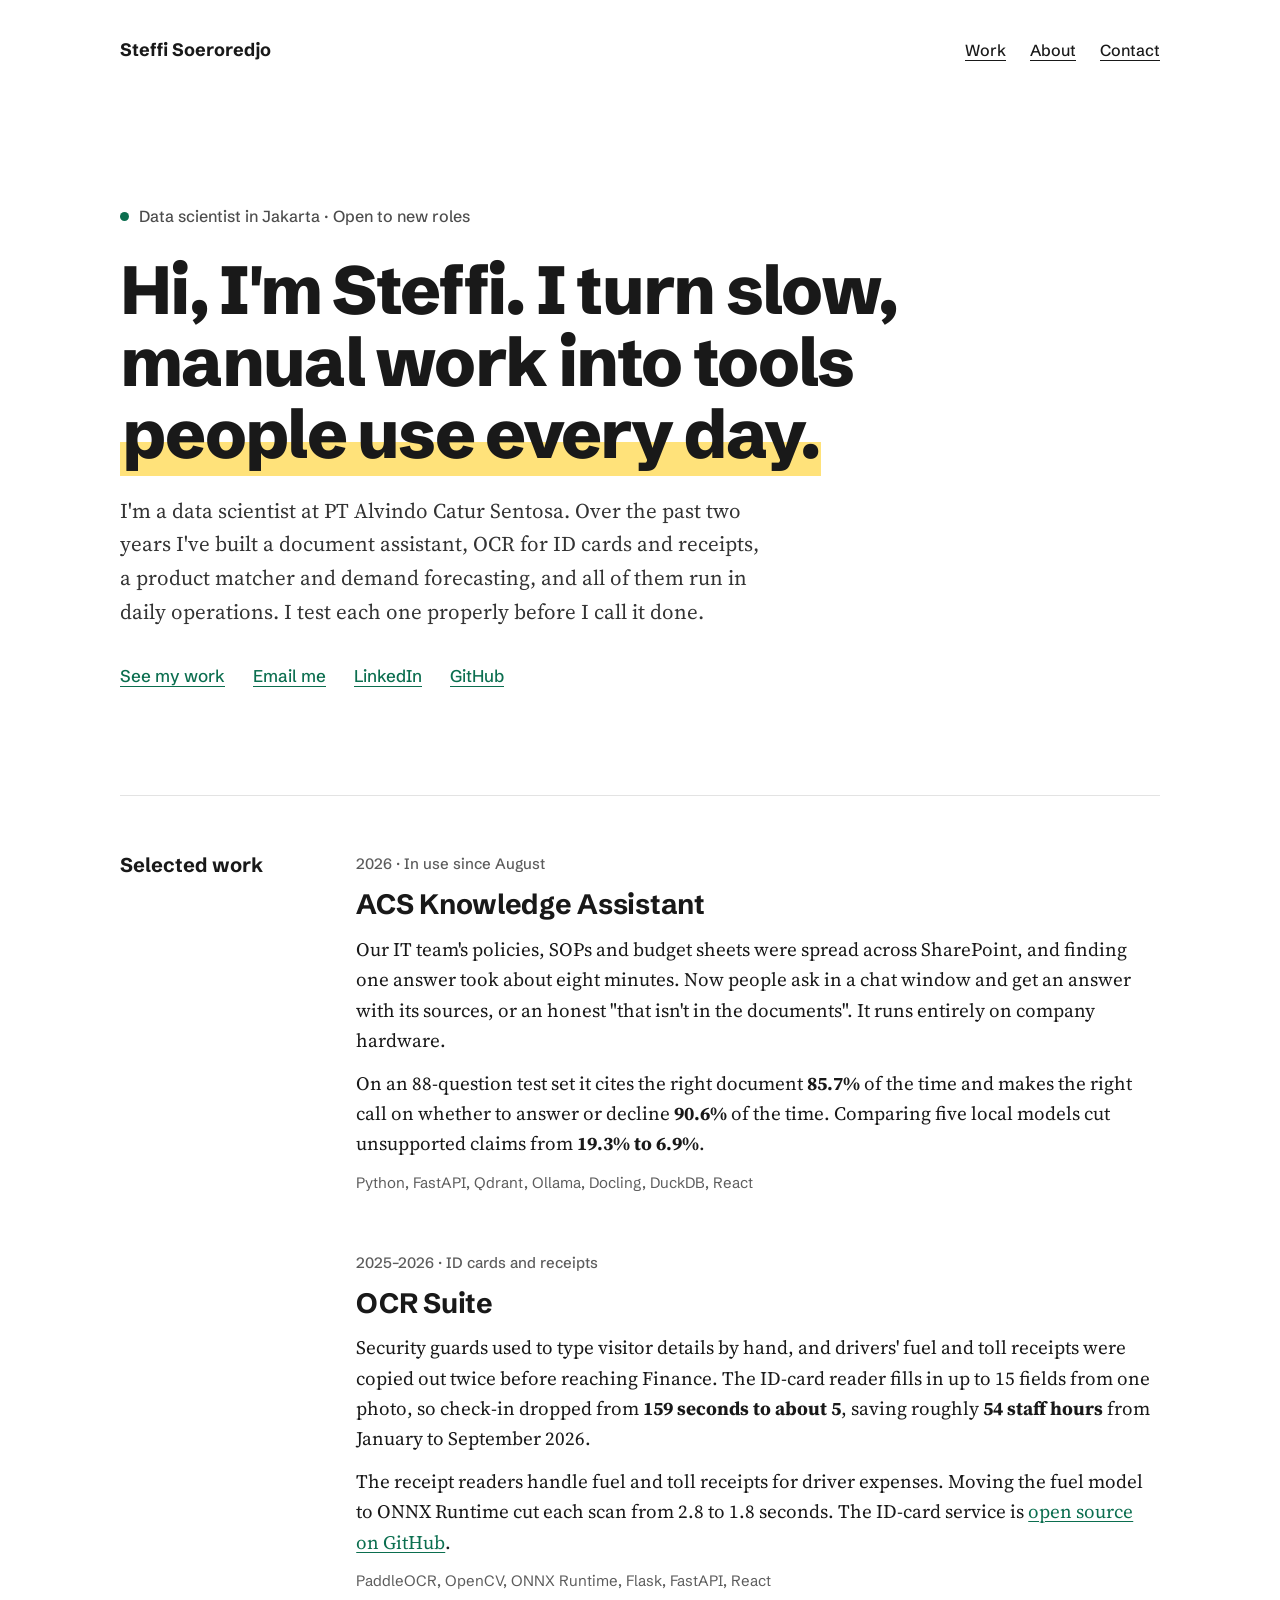
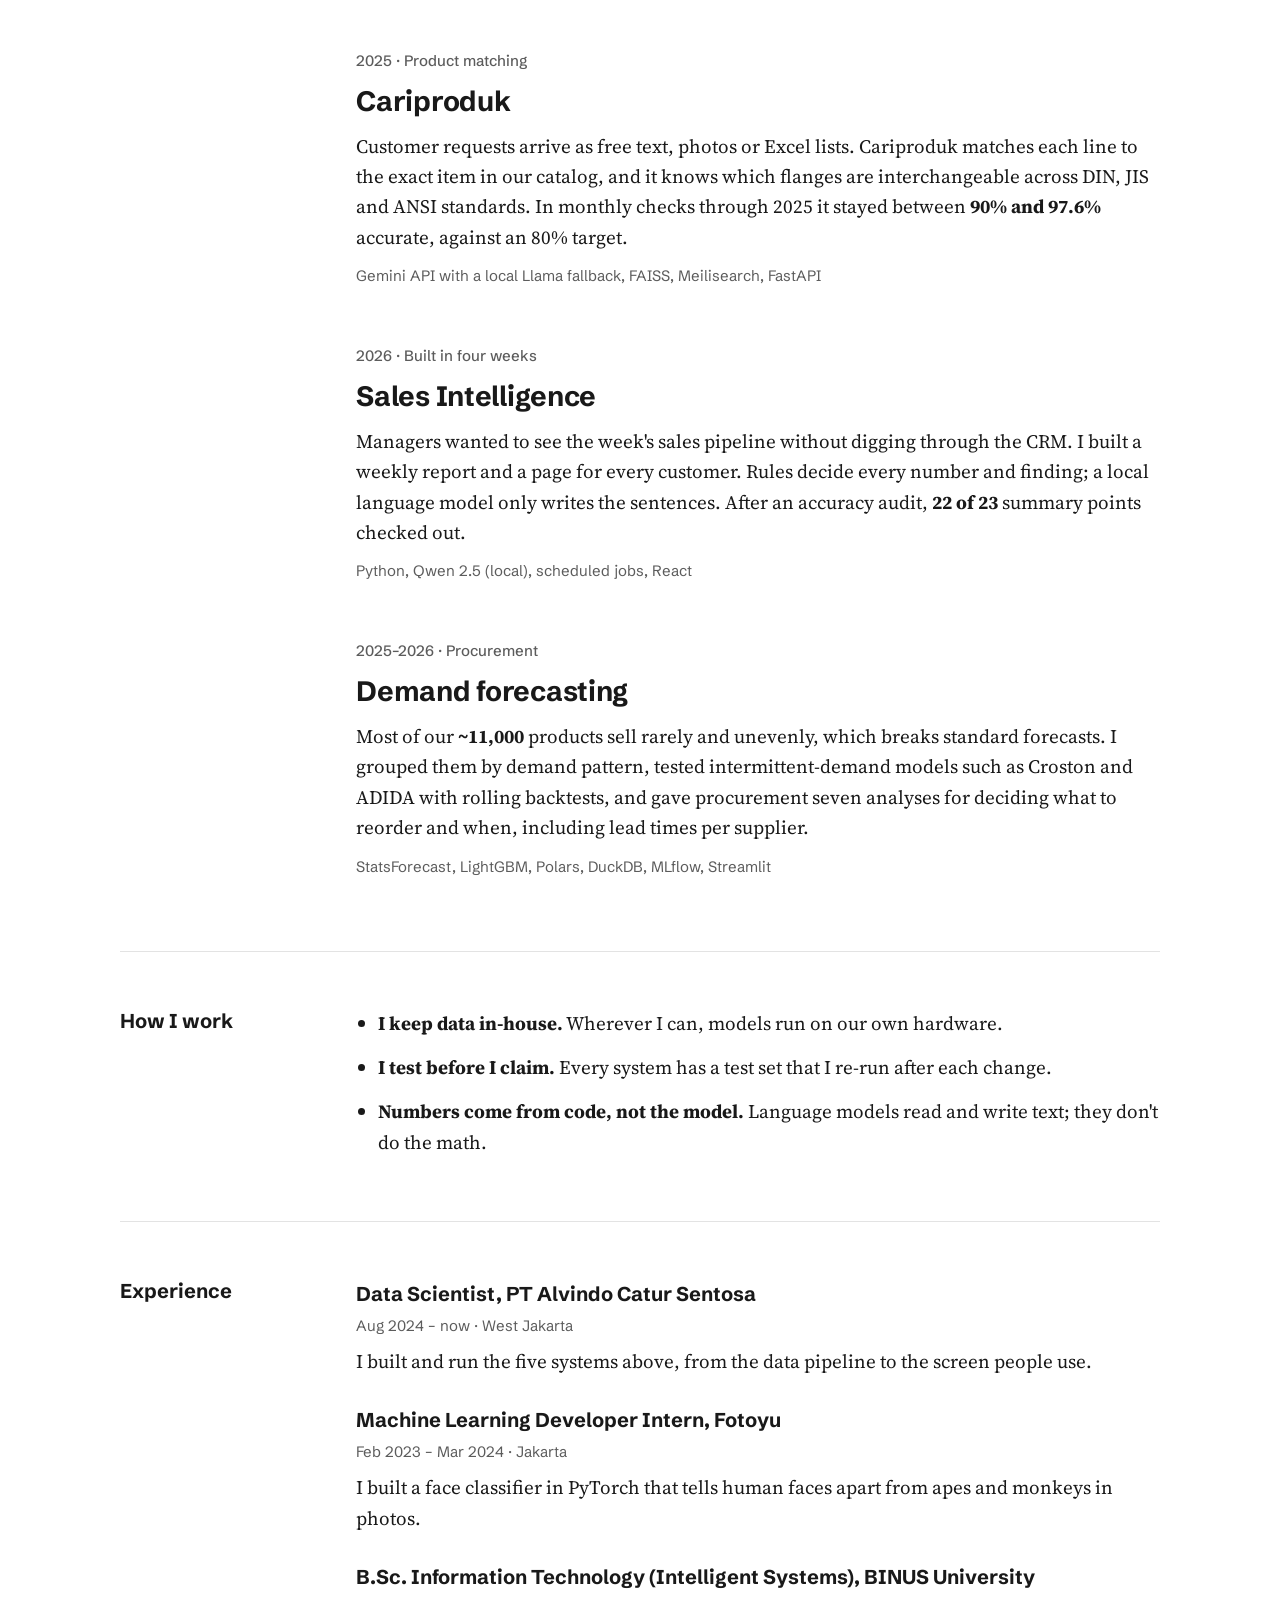
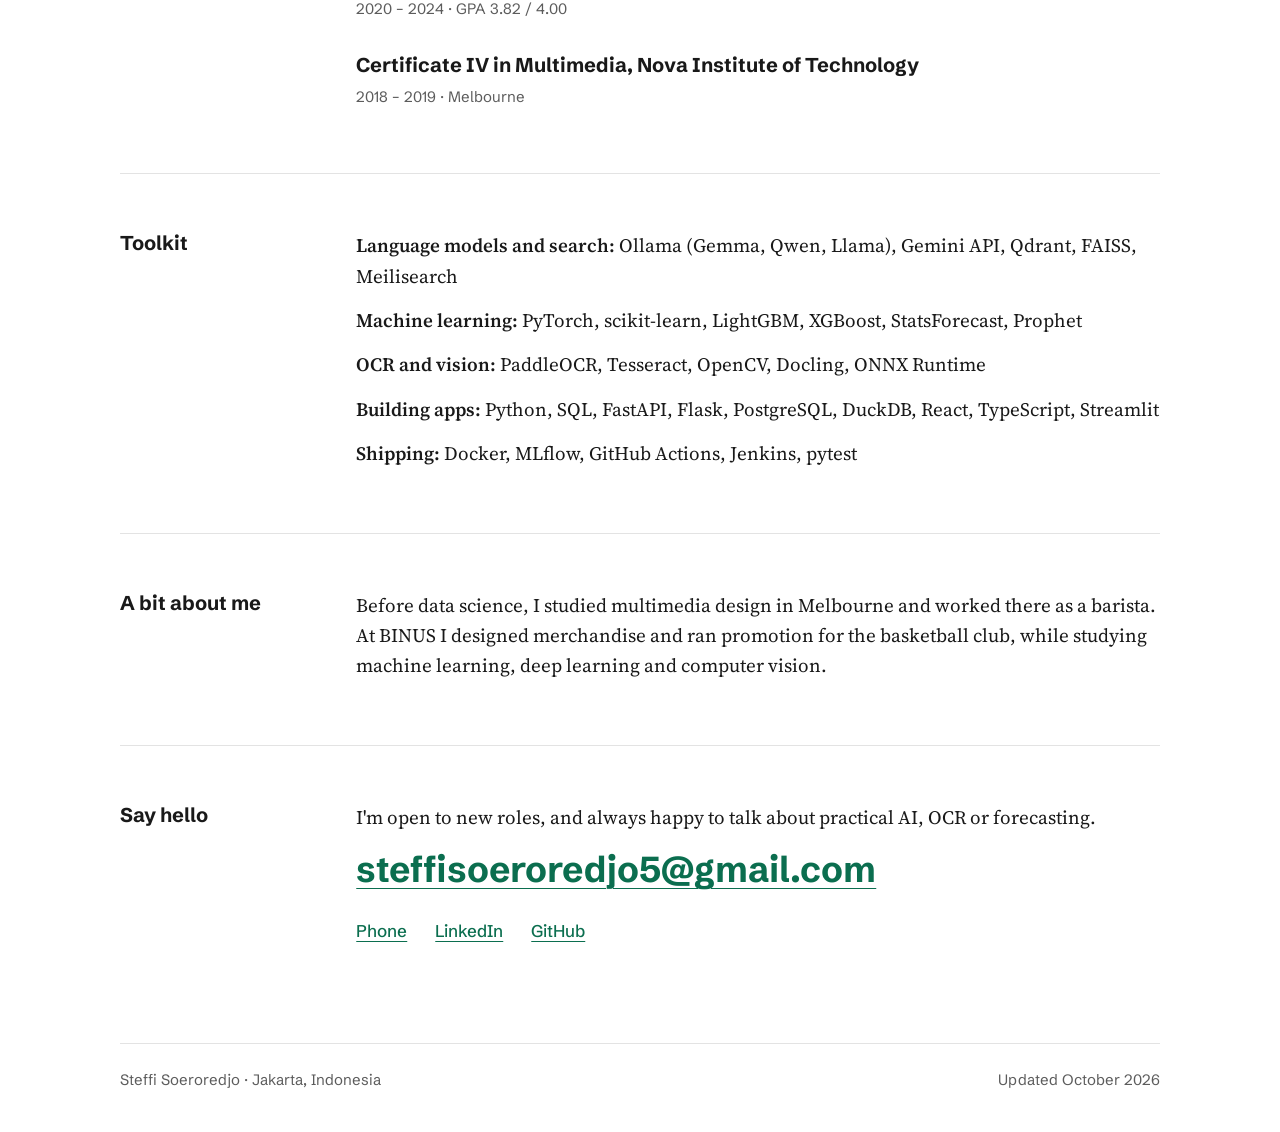
==== commit 65af82b5: "Add entrance, scroll-reveal and hover animations The intro rises in line by line and the highlighter" ====
--- a/index.html
+++ b/index.html
@@ -11,13 +11,28 @@
 <meta property="og:url" content="https://steffi-soe.github.io/portofolio/">
 <meta name="theme-color" content="#FFFFFF">
 <link rel="icon" href="data:image/svg+xml,%3Csvg xmlns='http://www.w3.org/2000/svg' viewBox='0 0 64 64'%3E%3Crect width='64' height='64' rx='14' fill='%230B6E4F'/%3E%3Ctext x='32' y='44' font-family='Georgia,serif' font-size='36' font-weight='700' fill='%23ffffff' text-anchor='middle'%3ES%3C/text%3E%3C/svg%3E">
+<link rel="preconnect" href="https://fonts.gstatic.com" crossorigin>
 <link rel="preconnect" href="https://fonts.googleapis.com">
-<link rel="preconnect" href="https://fonts.gstatic.com" crossorigin>
 <link rel="stylesheet" href="https://fonts.googleapis.com/css2?family=Schibsted+Grotesk:wght@500;700;800&amp;family=Source+Serif+4:ital,opsz,wght@0,8..60,400;0,8..60,600;1,8..60,400&amp;display=swap">
 <style>
+body{margin:0;background:#FFFFFF}
+a{color:#0B6E4F;text-decoration-thickness:1px;transition:color .2s ease,text-decoration-thickness .2s ease}
+a:hover{color:#08513A;text-decoration-thickness:3px}
+@keyframes rise{from{opacity:0;transform:translateY(18px)}to{opacity:1;transform:none}}
+@keyframes draw{from{background-size:0% 100%}to{background-size:100% 100%}}
+@keyframes pulse{0%{box-shadow:0 0 0 0 rgba(11,110,79,.45)}70%{box-shadow:0 0 0 9px rgba(11,110,79,0)}100%{box-shadow:0 0 0 0 rgba(11,110,79,0)}}
+@media (prefers-reduced-motion: no-preference){
+.rise{animation:rise .8s cubic-bezier(.2,.7,.2,1) both}
+.d1{animation-delay:.1s}.d2{animation-delay:.22s}.d3{animation-delay:.36s}.d4{animation-delay:.5s}
+.mark-draw{background-repeat:no-repeat;animation:draw .9s cubic-bezier(.6,.1,.3,1) 1s both}
+.pulse{animation:pulse 2.4s ease-out 1.4s infinite}
+@supports (animation-timeline: view()){
+.reveal{animation:rise linear both;animation-timeline:view();animation-range:entry 5% cover 28%}
+}
+}
+</style>
+<style>
 html{scroll-behavior:smooth}
-body{margin:0;background:#FFFFFF}
-a{color:#0B6E4F}a:hover{color:#08513A}
 a:focus-visible{outline:3px solid #0B6E4F;outline-offset:3px;border-radius:4px}
 section[id]{scroll-margin-top:16px}
 ::selection{background:#FFE27A}
@@ -28,7 +43,7 @@
 <div style="background: #FFFFFF; color: #191919; font-family: 'Source Serif 4', Georgia, serif; font-size: 19px; line-height: 1.6; min-height: 100vh;">
 <div style="max-width: 1040px; margin: 0 auto; padding: 0 clamp(20px, 5vw, 56px);">
 
-<header style="display: flex; flex-wrap: wrap; justify-content: space-between; align-items: center; gap: 8px 24px; padding: 28px 0;">
+<header class="rise" style="display: flex; flex-wrap: wrap; justify-content: space-between; align-items: center; gap: 8px 24px; padding: 28px 0;">
 <a href="#top" style="font-family: 'Schibsted Grotesk', sans-serif; font-weight: 700; font-size: 18px; color: #191919; text-decoration: none;">Steffi Soeroredjo</a>
 <nav aria-label="Main" style="display: flex; flex-wrap: wrap; gap: 4px 24px; font-family: 'Schibsted Grotesk', sans-serif; font-weight: 500; font-size: 16px;">
 <a href="#work" style="color: #191919; text-underline-offset: 4px; padding: 10px 0;">Work</a>
@@ -40,10 +55,10 @@
 <main id="top">
 
 <section aria-labelledby="hero-title" style="padding: clamp(48px, 8vw, 104px) 0 clamp(56px, 8vw, 96px); display: flex; flex-direction: column; gap: 24px;">
-<p style="margin: 0; display: flex; align-items: center; gap: 10px; font-family: 'Schibsted Grotesk', sans-serif; font-weight: 500; font-size: 16px; color: #4D4D4D;"><span aria-hidden="true" style="width: 9px; height: 9px; border-radius: 50%; background: #0B6E4F;"></span>Data scientist in Jakarta · Open to new roles</p>
-<h1 id="hero-title" style="margin: 0; max-width: 820px; font-family: 'Schibsted Grotesk', sans-serif; font-weight: 800; font-size: clamp(40px, 6vw, 68px); line-height: 1.06; letter-spacing: -0.025em;">Hi, I'm Steffi. I turn slow, manual work into tools <mark style="background: linear-gradient(transparent 60%, #FFE27A 60%); color: inherit; padding: 0 2px;">people use every day.</mark></h1>
-<p style="margin: 0; max-width: 640px; font-size: 21px; color: #333333;">I'm a data scientist at PT Alvindo Catur Sentosa. Over the past two years I've built a document assistant, OCR for ID cards and receipts, a product matcher and demand forecasting, and all of them run in daily operations. I test each one properly before I call it done.</p>
-<p style="margin: 0; display: flex; flex-wrap: wrap; gap: 4px 28px; font-family: 'Schibsted Grotesk', sans-serif; font-weight: 500; font-size: 17px;">
+<p class="rise d1" style="margin: 0; display: flex; align-items: center; gap: 10px; font-family: 'Schibsted Grotesk', sans-serif; font-weight: 500; font-size: 16px; color: #4D4D4D;"><span class="pulse" aria-hidden="true" style="width: 9px; height: 9px; border-radius: 50%; background: #0B6E4F;"></span>Data scientist in Jakarta · Open to new roles</p>
+<h1 id="hero-title" class="rise d2" style="margin: 0; max-width: 820px; font-family: 'Schibsted Grotesk', sans-serif; font-weight: 800; font-size: clamp(40px, 6vw, 68px); line-height: 1.06; letter-spacing: -0.025em;">Hi, I'm Steffi. I turn slow, manual work into tools <mark class="mark-draw" style="background: linear-gradient(transparent 60%, #FFE27A 60%); color: inherit; padding: 0 2px;">people use every day.</mark></h1>
+<p class="rise d3" style="margin: 0; max-width: 640px; font-size: 21px; color: #333333;">I'm a data scientist at PT Alvindo Catur Sentosa. Over the past two years I've built a document assistant, OCR for ID cards and receipts, a product matcher and demand forecasting, and all of them run in daily operations. I test each one properly before I call it done.</p>
+<p class="rise d4" style="margin: 0; display: flex; flex-wrap: wrap; gap: 4px 28px; font-family: 'Schibsted Grotesk', sans-serif; font-weight: 500; font-size: 17px;">
 <a href="#work" style="color: #0B6E4F; text-underline-offset: 4px; padding: 10px 0;">See my work</a>
 <a href="mailto:steffisoeroredjo5@gmail.com" style="color: #0B6E4F; text-underline-offset: 4px; padding: 10px 0;">Email me</a>
 <a href="https://www.linkedin.com/in/steffisoe" style="color: #0B6E4F; text-underline-offset: 4px; padding: 10px 0;">LinkedIn</a>
@@ -52,10 +67,10 @@
 </section>
 
 <section id="work" aria-labelledby="work-title" style="display: flex; flex-wrap: wrap; gap: 20px 56px; padding: 56px 0 72px; border-top: 1px solid #E3E3E3;">
-<h2 id="work-title" style="flex: 1 1 180px; margin: 0; font-family: 'Schibsted Grotesk', sans-serif; font-weight: 700; font-size: 20px; line-height: 1.3;">Selected work</h2>
+<h2 id="work-title" class="reveal" style="flex: 1 1 180px; margin: 0; font-family: 'Schibsted Grotesk', sans-serif; font-weight: 700; font-size: 20px; line-height: 1.3;">Selected work</h2>
 <div style="flex: 999 1 560px; min-width: 0; display: flex; flex-direction: column; gap: 56px;">
 
-<article style="display: flex; flex-direction: column; gap: 12px;">
+<article class="reveal" style="display: flex; flex-direction: column; gap: 12px;">
 <p style="margin: 0; font-family: 'Schibsted Grotesk', sans-serif; font-weight: 500; font-size: 15px; color: #5C5C5C;">2026 · In use since August</p>
 <h3 style="margin: 0; font-family: 'Schibsted Grotesk', sans-serif; font-weight: 700; font-size: 28px; line-height: 1.2; letter-spacing: -0.01em;">ACS Knowledge Assistant</h3>
 <p style="margin: 0;">Our IT team's policies, SOPs and budget sheets were spread across SharePoint, and finding one answer took about eight minutes. Now people ask in a chat window and get an answer with its sources, or an honest "that isn't in the documents". It runs entirely on company hardware.</p>
@@ -63,7 +78,7 @@
 <p style="margin: 0; font-family: 'Schibsted Grotesk', sans-serif; font-size: 15px; color: #5C5C5C;">Python, FastAPI, Qdrant, Ollama, Docling, DuckDB, React</p>
 </article>
 
-<article style="display: flex; flex-direction: column; gap: 12px;">
+<article class="reveal" style="display: flex; flex-direction: column; gap: 12px;">
 <p style="margin: 0; font-family: 'Schibsted Grotesk', sans-serif; font-weight: 500; font-size: 15px; color: #5C5C5C;">2025–2026 · ID cards and receipts</p>
 <h3 style="margin: 0; font-family: 'Schibsted Grotesk', sans-serif; font-weight: 700; font-size: 28px; line-height: 1.2; letter-spacing: -0.01em;">OCR Suite</h3>
 <p style="margin: 0;">Security guards used to type visitor details by hand, and drivers' fuel and toll receipts were copied out twice before reaching Finance. The ID-card reader fills in up to 15 fields from one photo, so check-in dropped from <strong>159 seconds to about 5</strong>, saving roughly <strong>54 staff hours</strong> from January to September 2026.</p>
@@ -71,21 +86,21 @@
 <p style="margin: 0; font-family: 'Schibsted Grotesk', sans-serif; font-size: 15px; color: #5C5C5C;">PaddleOCR, OpenCV, ONNX Runtime, Flask, FastAPI, React</p>
 </article>
 
-<article style="display: flex; flex-direction: column; gap: 12px;">
+<article class="reveal" style="display: flex; flex-direction: column; gap: 12px;">
 <p style="margin: 0; font-family: 'Schibsted Grotesk', sans-serif; font-weight: 500; font-size: 15px; color: #5C5C5C;">2025 · Product matching</p>
 <h3 style="margin: 0; font-family: 'Schibsted Grotesk', sans-serif; font-weight: 700; font-size: 28px; line-height: 1.2; letter-spacing: -0.01em;">Cariproduk</h3>
 <p style="margin: 0;">Customer requests arrive as free text, photos or Excel lists. Cariproduk matches each line to the exact item in our catalog, and it knows which flanges are interchangeable across DIN, JIS and ANSI standards. In monthly checks through 2025 it stayed between <strong>90% and 97.6%</strong> accurate, against an 80% target.</p>
 <p style="margin: 0; font-family: 'Schibsted Grotesk', sans-serif; font-size: 15px; color: #5C5C5C;">Gemini API with a local Llama fallback, FAISS, Meilisearch, FastAPI</p>
 </article>
 
-<article style="display: flex; flex-direction: column; gap: 12px;">
+<article class="reveal" style="display: flex; flex-direction: column; gap: 12px;">
 <p style="margin: 0; font-family: 'Schibsted Grotesk', sans-serif; font-weight: 500; font-size: 15px; color: #5C5C5C;">2026 · Built in four weeks</p>
 <h3 style="margin: 0; font-family: 'Schibsted Grotesk', sans-serif; font-weight: 700; font-size: 28px; line-height: 1.2; letter-spacing: -0.01em;">Sales Intelligence</h3>
 <p style="margin: 0;">Managers wanted to see the week's sales pipeline without digging through the CRM. I built a weekly report and a page for every customer. Rules decide every number and finding; a local language model only writes the sentences. After an accuracy audit, <strong>22 of 23</strong> summary points checked out.</p>
 <p style="margin: 0; font-family: 'Schibsted Grotesk', sans-serif; font-size: 15px; color: #5C5C5C;">Python, Qwen 2.5 (local), scheduled jobs, React</p>
 </article>
 
-<article style="display: flex; flex-direction: column; gap: 12px;">
+<article class="reveal" style="display: flex; flex-direction: column; gap: 12px;">
 <p style="margin: 0; font-family: 'Schibsted Grotesk', sans-serif; font-weight: 500; font-size: 15px; color: #5C5C5C;">2025–2026 · Procurement</p>
 <h3 style="margin: 0; font-family: 'Schibsted Grotesk', sans-serif; font-weight: 700; font-size: 28px; line-height: 1.2; letter-spacing: -0.01em;">Demand forecasting</h3>
 <p style="margin: 0;">Most of our <strong>~11,000</strong> products sell rarely and unevenly, which breaks standard forecasts. I grouped them by demand pattern, tested intermittent-demand models such as Croston and ADIDA with rolling backtests, and gave procurement seven analyses for deciding what to reorder and when, including lead times per supplier.</p>
@@ -95,7 +110,7 @@
 </div>
 </section>
 
-<section aria-labelledby="approach-title" style="display: flex; flex-wrap: wrap; gap: 20px 56px; padding: 56px 0 64px; border-top: 1px solid #E3E3E3;">
+<section aria-labelledby="approach-title" class="reveal" style="display: flex; flex-wrap: wrap; gap: 20px 56px; padding: 56px 0 64px; border-top: 1px solid #E3E3E3;">
 <h2 id="approach-title" style="flex: 1 1 180px; margin: 0; font-family: 'Schibsted Grotesk', sans-serif; font-weight: 700; font-size: 20px; line-height: 1.3;">How I work</h2>
 <ul style="flex: 999 1 560px; min-width: 0; margin: 0; padding-left: 22px; display: flex; flex-direction: column; gap: 14px;">
 <li><strong>I keep data in-house.</strong> Wherever I can, models run on our own hardware.</li>
@@ -104,7 +119,7 @@
 </ul>
 </section>
 
-<section aria-labelledby="experience-title" style="display: flex; flex-wrap: wrap; gap: 20px 56px; padding: 56px 0 64px; border-top: 1px solid #E3E3E3;">
+<section aria-labelledby="experience-title" class="reveal" style="display: flex; flex-wrap: wrap; gap: 20px 56px; padding: 56px 0 64px; border-top: 1px solid #E3E3E3;">
 <h2 id="experience-title" style="flex: 1 1 180px; margin: 0; font-family: 'Schibsted Grotesk', sans-serif; font-weight: 700; font-size: 20px; line-height: 1.3;">Experience</h2>
 <div style="flex: 999 1 560px; min-width: 0; display: flex; flex-direction: column; gap: 28px;">
 <div style="display: flex; flex-direction: column; gap: 4px;">
@@ -128,7 +143,7 @@
 </div>
 </section>
 
-<section aria-labelledby="toolkit-title" style="display: flex; flex-wrap: wrap; gap: 20px 56px; padding: 56px 0 64px; border-top: 1px solid #E3E3E3;">
+<section aria-labelledby="toolkit-title" class="reveal" style="display: flex; flex-wrap: wrap; gap: 20px 56px; padding: 56px 0 64px; border-top: 1px solid #E3E3E3;">
 <h2 id="toolkit-title" style="flex: 1 1 180px; margin: 0; font-family: 'Schibsted Grotesk', sans-serif; font-weight: 700; font-size: 20px; line-height: 1.3;">Toolkit</h2>
 <dl style="flex: 999 1 560px; min-width: 0; margin: 0; display: flex; flex-direction: column; gap: 14px;">
 <div><dt style="display: inline; font-weight: 600;">Language models and search: </dt><dd style="display: inline; margin: 0;">Ollama (Gemma, Qwen, Llama), Gemini API, Qdrant, FAISS, Meilisearch</dd></div>
@@ -139,14 +154,14 @@
 </dl>
 </section>
 
-<section id="about" aria-labelledby="about-title" style="display: flex; flex-wrap: wrap; gap: 20px 56px; padding: 56px 0 64px; border-top: 1px solid #E3E3E3;">
+<section id="about" aria-labelledby="about-title" class="reveal" style="display: flex; flex-wrap: wrap; gap: 20px 56px; padding: 56px 0 64px; border-top: 1px solid #E3E3E3;">
 <h2 id="about-title" style="flex: 1 1 180px; margin: 0; font-family: 'Schibsted Grotesk', sans-serif; font-weight: 700; font-size: 20px; line-height: 1.3;">A bit about me</h2>
 <div style="flex: 999 1 560px; min-width: 0; display: flex; flex-direction: column; gap: 16px;">
 <p style="margin: 0;">Before data science, I studied multimedia design in Melbourne and worked there as a barista. At BINUS I designed merchandise and ran promotion for the basketball club, while studying machine learning, deep learning and computer vision.</p>
 </div>
 </section>
 
-<section id="contact" aria-labelledby="contact-title" style="display: flex; flex-wrap: wrap; gap: 20px 56px; padding: 56px 0 88px; border-top: 1px solid #E3E3E3;">
+<section id="contact" aria-labelledby="contact-title" class="reveal" style="display: flex; flex-wrap: wrap; gap: 20px 56px; padding: 56px 0 88px; border-top: 1px solid #E3E3E3;">
 <h2 id="contact-title" style="flex: 1 1 180px; margin: 0; font-family: 'Schibsted Grotesk', sans-serif; font-weight: 700; font-size: 20px; line-height: 1.3;">Say hello</h2>
 <div style="flex: 999 1 560px; min-width: 0; display: flex; flex-direction: column; gap: 16px;">
 <p style="margin: 0;">I'm open to new roles, and always happy to talk about practical AI, OCR or forecasting.</p>
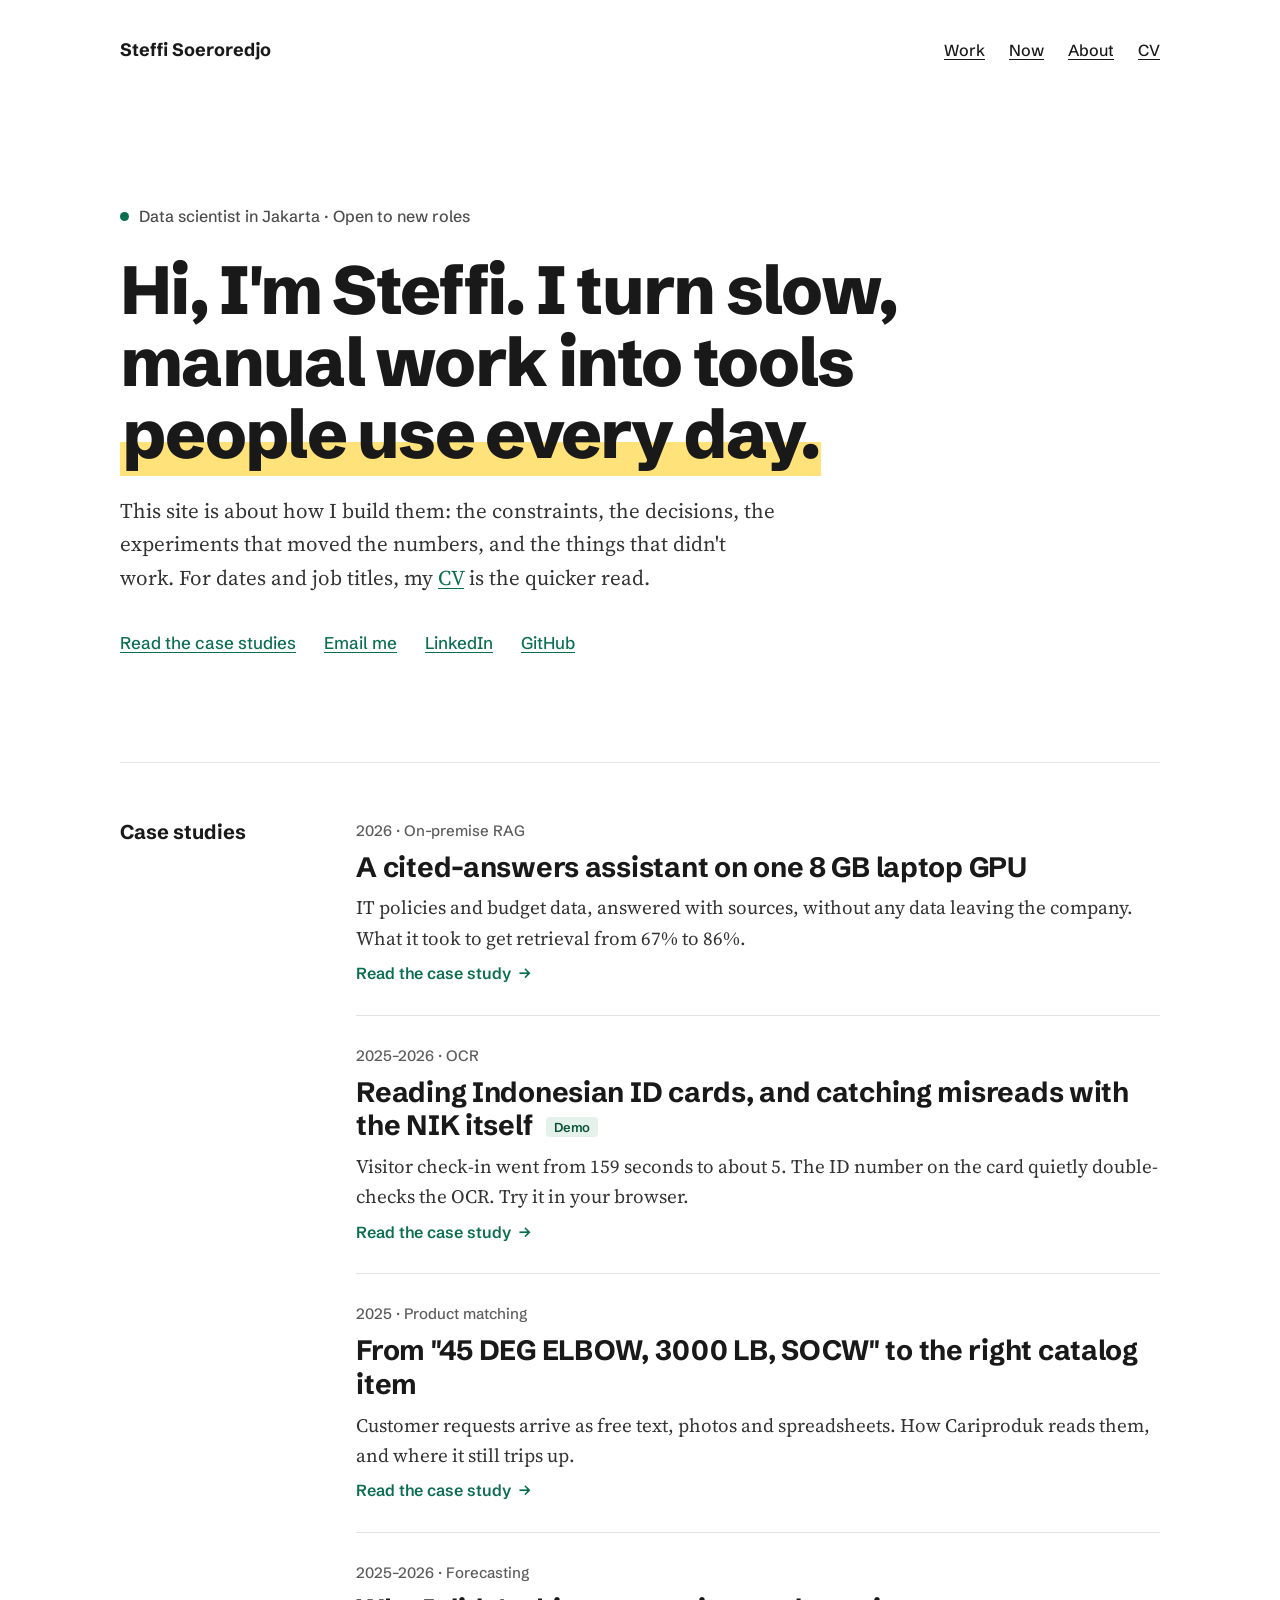
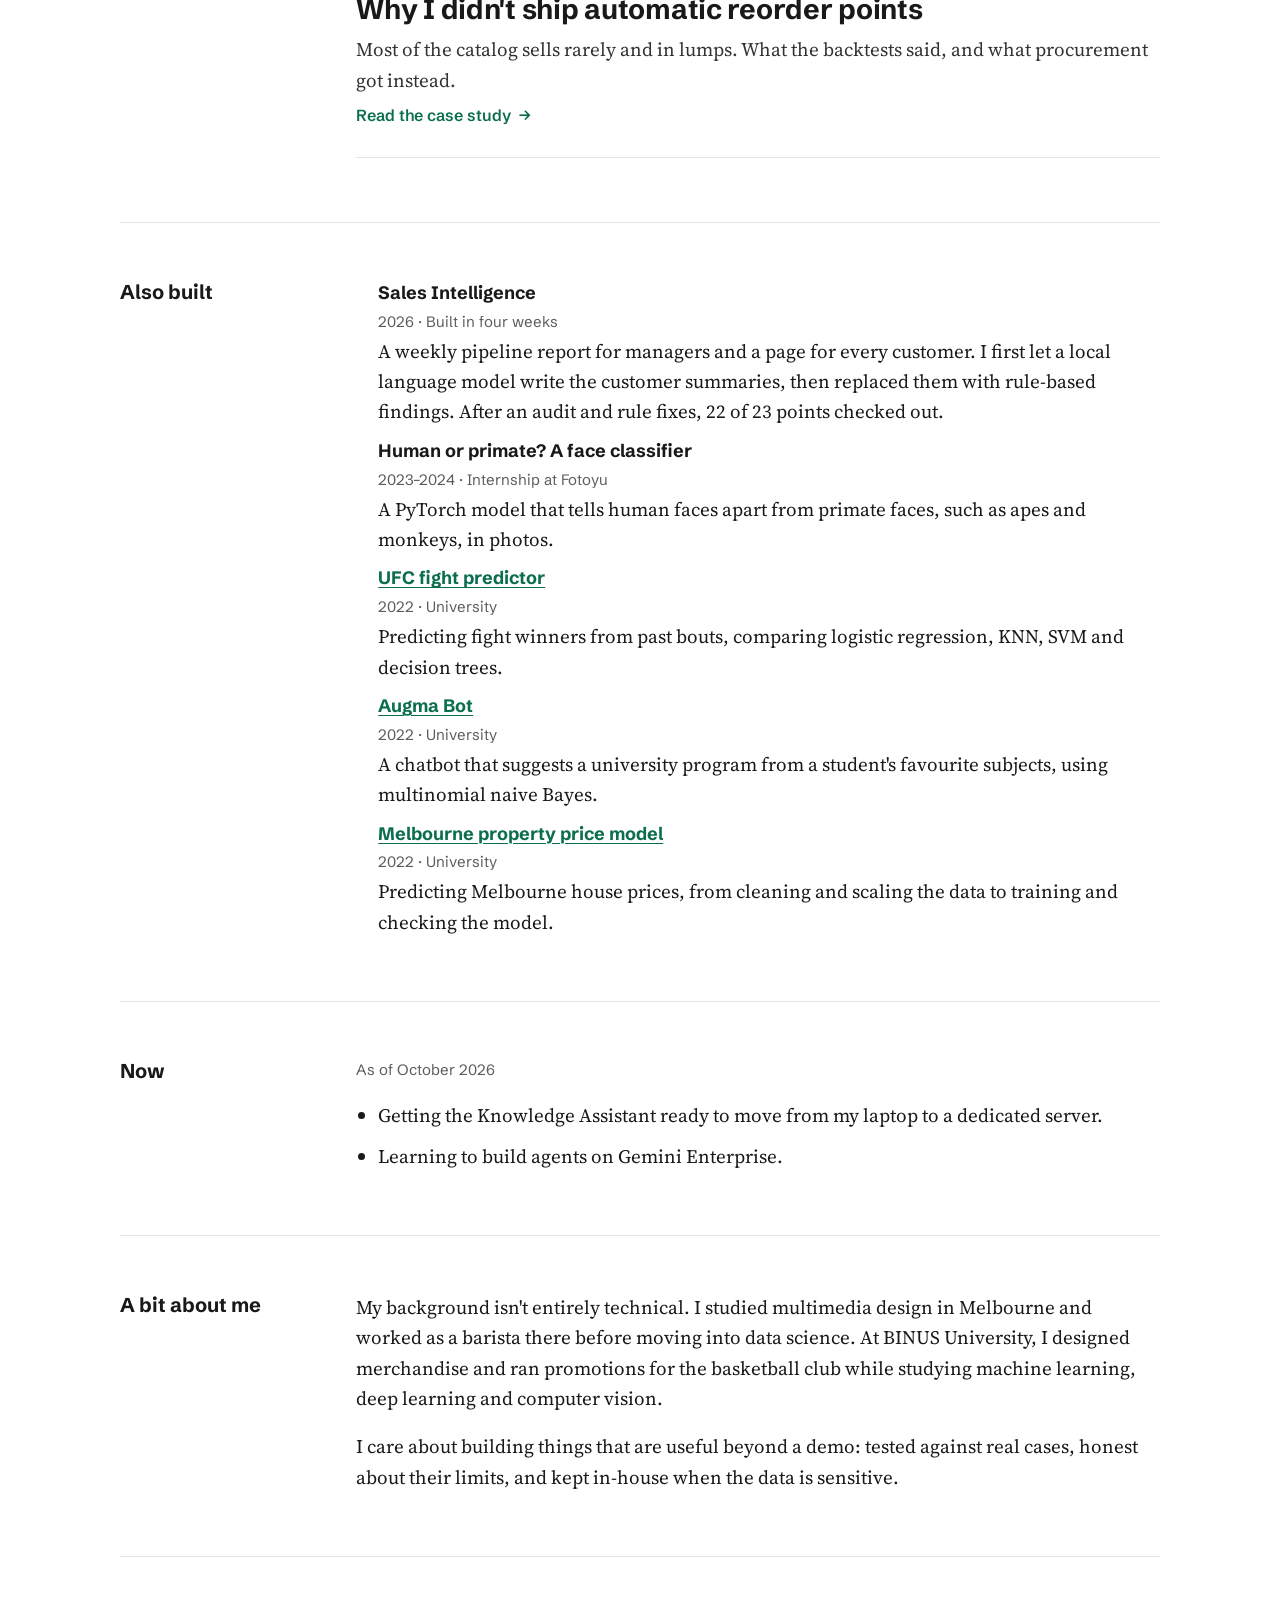
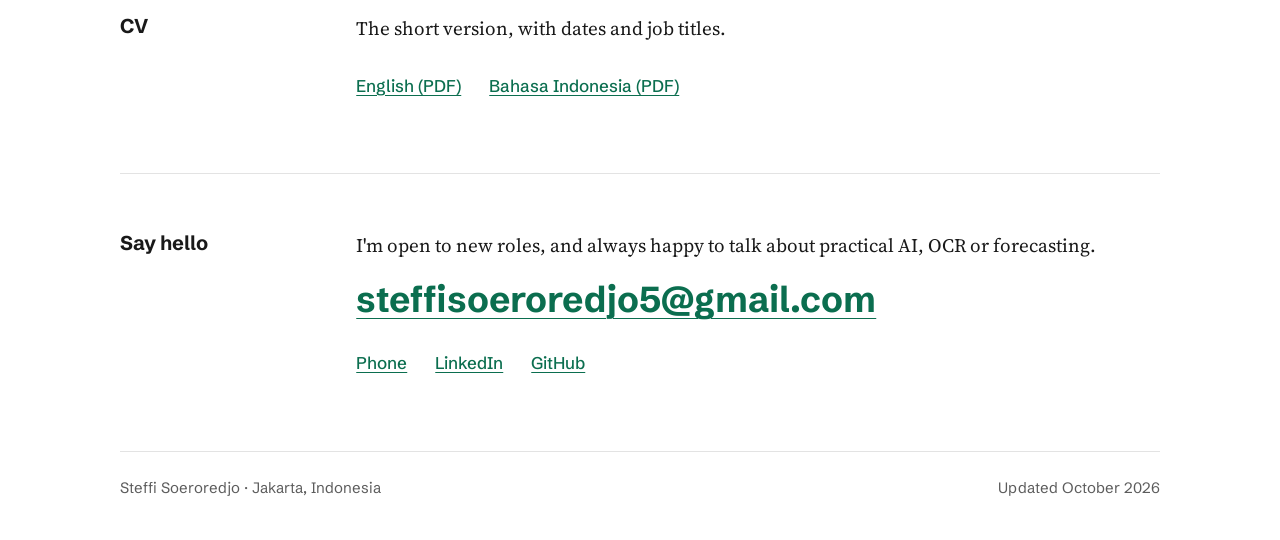
==== commit 25133c16: "Add case studies, NIK demo and CV downloads Turn the portfolio from a CV-like summary into case stud" ====
--- a/index.html
+++ b/index.html
@@ -4,184 +4,145 @@
 <meta charset="utf-8">
 <meta name="viewport" content="width=device-width, initial-scale=1">
 <title>Steffi Soeroredjo · Data Scientist</title>
-<meta name="description" content="Steffi Soeroredjo is a data scientist in Jakarta who builds practical AI tools: a document assistant, OCR for ID cards and receipts, product matching and demand forecasting.">
+<meta name="description" content="Steffi Soeroredjo is a data scientist in Jakarta. Case studies on an on-premise document assistant, OCR for Indonesian ID cards and receipts, product matching and demand forecasting.">
 <meta property="og:type" content="website">
 <meta property="og:title" content="Steffi Soeroredjo · Data Scientist">
-<meta property="og:description" content="Steffi Soeroredjo is a data scientist in Jakarta who builds practical AI tools: a document assistant, OCR for ID cards and receipts, product matching and demand forecasting.">
+<meta property="og:description" content="Case studies on practical AI tools built for daily operations, including what didn't work.">
 <meta property="og:url" content="https://steffi-soe.github.io/portofolio/">
 <meta name="theme-color" content="#FFFFFF">
 <link rel="icon" href="data:image/svg+xml,%3Csvg xmlns='http://www.w3.org/2000/svg' viewBox='0 0 64 64'%3E%3Crect width='64' height='64' rx='14' fill='%230B6E4F'/%3E%3Ctext x='32' y='44' font-family='Georgia,serif' font-size='36' font-weight='700' fill='%23ffffff' text-anchor='middle'%3ES%3C/text%3E%3C/svg%3E">
+<link rel="preconnect" href="https://fonts.googleapis.com">
 <link rel="preconnect" href="https://fonts.gstatic.com" crossorigin>
-<link rel="preconnect" href="https://fonts.googleapis.com">
-<link rel="stylesheet" href="https://fonts.googleapis.com/css2?family=Schibsted+Grotesk:wght@500;700;800&amp;family=Source+Serif+4:ital,opsz,wght@0,8..60,400;0,8..60,600;1,8..60,400&amp;display=swap">
-<style>
-body{margin:0;background:#FFFFFF}
-a{color:#0B6E4F;text-decoration-thickness:1px;transition:color .2s ease,text-decoration-thickness .2s ease}
-a:hover{color:#08513A;text-decoration-thickness:3px}
-@keyframes rise{from{opacity:0;transform:translateY(18px)}to{opacity:1;transform:none}}
-@keyframes draw{from{background-size:0% 100%}to{background-size:100% 100%}}
-@keyframes pulse{0%{box-shadow:0 0 0 0 rgba(11,110,79,.45)}70%{box-shadow:0 0 0 9px rgba(11,110,79,0)}100%{box-shadow:0 0 0 0 rgba(11,110,79,0)}}
-@media (prefers-reduced-motion: no-preference){
-.rise{animation:rise .8s cubic-bezier(.2,.7,.2,1) both}
-.d1{animation-delay:.1s}.d2{animation-delay:.22s}.d3{animation-delay:.36s}.d4{animation-delay:.5s}
-.mark-draw{background-repeat:no-repeat;animation:draw .9s cubic-bezier(.6,.1,.3,1) 1s both}
-.pulse{animation:pulse 2.4s ease-out 1.4s infinite}
-@supports (animation-timeline: view()){
-.reveal{animation:rise linear both;animation-timeline:view();animation-range:entry 5% cover 28%}
-}
-}
-</style>
-<style>
-html{scroll-behavior:smooth}
-a:focus-visible{outline:3px solid #0B6E4F;outline-offset:3px;border-radius:4px}
-section[id]{scroll-margin-top:16px}
-::selection{background:#FFE27A}
-@media (prefers-reduced-motion: reduce){html{scroll-behavior:auto}}
-</style>
+<link rel="stylesheet" href="https://fonts.googleapis.com/css2?family=Schibsted+Grotesk:wght@500;600;700;800&amp;family=Source+Serif+4:ital,opsz,wght@0,8..60,400;0,8..60,600;1,8..60,400&amp;display=swap">
+<link rel="stylesheet" href="assets/site.css">
 </head>
 <body>
-<div style="background: #FFFFFF; color: #191919; font-family: 'Source Serif 4', Georgia, serif; font-size: 19px; line-height: 1.6; min-height: 100vh;">
-<div style="max-width: 1040px; margin: 0 auto; padding: 0 clamp(20px, 5vw, 56px);">
+<div class="wrap">
 
-<header class="rise" style="display: flex; flex-wrap: wrap; justify-content: space-between; align-items: center; gap: 8px 24px; padding: 28px 0;">
-<a href="#top" style="font-family: 'Schibsted Grotesk', sans-serif; font-weight: 700; font-size: 18px; color: #191919; text-decoration: none;">Steffi Soeroredjo</a>
-<nav aria-label="Main" style="display: flex; flex-wrap: wrap; gap: 4px 24px; font-family: 'Schibsted Grotesk', sans-serif; font-weight: 500; font-size: 16px;">
-<a href="#work" style="color: #191919; text-underline-offset: 4px; padding: 10px 0;">Work</a>
-<a href="#about" style="color: #191919; text-underline-offset: 4px; padding: 10px 0;">About</a>
-<a href="#contact" style="color: #191919; text-underline-offset: 4px; padding: 10px 0;">Contact</a>
+<header class="site-header rise">
+<a class="name" href="./">Steffi Soeroredjo</a>
+<nav class="site-nav" aria-label="Main">
+<a href="#work">Work</a>
+<a href="#now">Now</a>
+<a href="#about">About</a>
+<a href="#cv">CV</a>
 </nav>
 </header>
 
 <main id="top">
 
-<section aria-labelledby="hero-title" style="padding: clamp(48px, 8vw, 104px) 0 clamp(56px, 8vw, 96px); display: flex; flex-direction: column; gap: 24px;">
-<p class="rise d1" style="margin: 0; display: flex; align-items: center; gap: 10px; font-family: 'Schibsted Grotesk', sans-serif; font-weight: 500; font-size: 16px; color: #4D4D4D;"><span class="pulse" aria-hidden="true" style="width: 9px; height: 9px; border-radius: 50%; background: #0B6E4F;"></span>Data scientist in Jakarta · Open to new roles</p>
-<h1 id="hero-title" class="rise d2" style="margin: 0; max-width: 820px; font-family: 'Schibsted Grotesk', sans-serif; font-weight: 800; font-size: clamp(40px, 6vw, 68px); line-height: 1.06; letter-spacing: -0.025em;">Hi, I'm Steffi. I turn slow, manual work into tools <mark class="mark-draw" style="background: linear-gradient(transparent 60%, #FFE27A 60%); color: inherit; padding: 0 2px;">people use every day.</mark></h1>
-<p class="rise d3" style="margin: 0; max-width: 640px; font-size: 21px; color: #333333;">I'm a data scientist at PT Alvindo Catur Sentosa. Over the past two years I've built a document assistant, OCR for ID cards and receipts, a product matcher and demand forecasting, and all of them run in daily operations. I test each one properly before I call it done.</p>
-<p class="rise d4" style="margin: 0; display: flex; flex-wrap: wrap; gap: 4px 28px; font-family: 'Schibsted Grotesk', sans-serif; font-weight: 500; font-size: 17px;">
-<a href="#work" style="color: #0B6E4F; text-underline-offset: 4px; padding: 10px 0;">See my work</a>
-<a href="mailto:steffisoeroredjo5@gmail.com" style="color: #0B6E4F; text-underline-offset: 4px; padding: 10px 0;">Email me</a>
-<a href="https://www.linkedin.com/in/steffisoe" style="color: #0B6E4F; text-underline-offset: 4px; padding: 10px 0;">LinkedIn</a>
-<a href="https://github.com/Steffi-Soe" style="color: #0B6E4F; text-underline-offset: 4px; padding: 10px 0;">GitHub</a>
+<section class="hero" aria-labelledby="hero-title">
+<p class="status rise d1"><span class="dot pulse" aria-hidden="true"></span>Data scientist in Jakarta · Open to new roles</p>
+<h1 id="hero-title" class="rise d2">Hi, I'm Steffi. I turn slow, manual work into tools <mark class="hl mark-draw">people use every day.</mark></h1>
+<p class="lede rise d3">This site is about how I build them: the constraints, the decisions, the experiments that moved the numbers, and the things that didn't work. For dates and job titles, my <a href="#cv">CV</a> is the quicker read.</p>
+<p class="link-row rise d4">
+<a href="#work">Read the case studies</a>
+<a href="mailto:steffisoeroredjo5@gmail.com">Email me</a>
+<a href="https://www.linkedin.com/in/steffisoe">LinkedIn</a>
+<a href="https://github.com/Steffi-Soe">GitHub</a>
 </p>
 </section>
 
-<section id="work" aria-labelledby="work-title" style="display: flex; flex-wrap: wrap; gap: 20px 56px; padding: 56px 0 72px; border-top: 1px solid #E3E3E3;">
-<h2 id="work-title" class="reveal" style="flex: 1 1 180px; margin: 0; font-family: 'Schibsted Grotesk', sans-serif; font-weight: 700; font-size: 20px; line-height: 1.3;">Selected work</h2>
-<div style="flex: 999 1 560px; min-width: 0; display: flex; flex-direction: column; gap: 56px;">
+<section id="work" class="row" aria-labelledby="work-title">
+<h2 id="work-title" class="reveal">Case studies</h2>
+<div class="body">
+<div class="cases">
 
-<article class="reveal" style="display: flex; flex-direction: column; gap: 12px;">
-<p style="margin: 0; font-family: 'Schibsted Grotesk', sans-serif; font-weight: 500; font-size: 15px; color: #5C5C5C;">2026 · In use since August</p>
-<h3 style="margin: 0; font-family: 'Schibsted Grotesk', sans-serif; font-weight: 700; font-size: 28px; line-height: 1.2; letter-spacing: -0.01em;">ACS Knowledge Assistant</h3>
-<p style="margin: 0;">Our IT team's policies, SOPs and budget sheets were spread across SharePoint, and finding one answer took about eight minutes. Now people ask in a chat window and get an answer with its sources, or an honest "that isn't in the documents". It runs entirely on company hardware.</p>
-<p style="margin: 0;">On an 88-question test set it cites the right document <strong>85.7%</strong> of the time and makes the right call on whether to answer or decline <strong>90.6%</strong> of the time. Comparing five local models cut unsupported claims from <strong>19.3% to 6.9%</strong>.</p>
-<p style="margin: 0; font-family: 'Schibsted Grotesk', sans-serif; font-size: 15px; color: #5C5C5C;">Python, FastAPI, Qdrant, Ollama, Docling, DuckDB, React</p>
-</article>
+<a class="case reveal" href="work/knowledge-assistant.html">
+<span class="meta">2026 · On-premise RAG</span>
+<h3>A cited-answers assistant on one 8 GB laptop GPU</h3>
+<span class="hook">IT policies and budget data, answered with sources, without any data leaving the company. What it took to get retrieval from 67% to 86%.</span>
+<span class="more">Read the case study <span aria-hidden="true">→</span></span>
+</a>
 
-<article class="reveal" style="display: flex; flex-direction: column; gap: 12px;">
-<p style="margin: 0; font-family: 'Schibsted Grotesk', sans-serif; font-weight: 500; font-size: 15px; color: #5C5C5C;">2025–2026 · ID cards and receipts</p>
-<h3 style="margin: 0; font-family: 'Schibsted Grotesk', sans-serif; font-weight: 700; font-size: 28px; line-height: 1.2; letter-spacing: -0.01em;">OCR Suite</h3>
-<p style="margin: 0;">Security guards used to type visitor details by hand, and drivers' fuel and toll receipts were copied out twice before reaching Finance. The ID-card reader fills in up to 15 fields from one photo, so check-in dropped from <strong>159 seconds to about 5</strong>, saving roughly <strong>54 staff hours</strong> from January to September 2026.</p>
-<p style="margin: 0;">The receipt readers handle fuel and toll receipts for driver expenses. Moving the fuel model to ONNX Runtime cut each scan from 2.8 to 1.8 seconds. The ID-card service is <a href="https://github.com/Steffi-Soe/indonesian-id-ocr-service" style="color: #0B6E4F; text-underline-offset: 3px;">open source on GitHub</a>.</p>
-<p style="margin: 0; font-family: 'Schibsted Grotesk', sans-serif; font-size: 15px; color: #5C5C5C;">PaddleOCR, OpenCV, ONNX Runtime, Flask, FastAPI, React</p>
-</article>
+<a class="case reveal" href="work/ocr-suite.html">
+<span class="meta">2025–2026 · OCR</span>
+<h3>Reading Indonesian ID cards, and catching misreads with the NIK itself <span class="tag">Demo</span></h3>
+<span class="hook">Visitor check-in went from 159 seconds to about 5. The ID number on the card quietly double-checks the OCR. Try it in your browser.</span>
+<span class="more">Read the case study <span aria-hidden="true">→</span></span>
+</a>
 
-<article class="reveal" style="display: flex; flex-direction: column; gap: 12px;">
-<p style="margin: 0; font-family: 'Schibsted Grotesk', sans-serif; font-weight: 500; font-size: 15px; color: #5C5C5C;">2025 · Product matching</p>
-<h3 style="margin: 0; font-family: 'Schibsted Grotesk', sans-serif; font-weight: 700; font-size: 28px; line-height: 1.2; letter-spacing: -0.01em;">Cariproduk</h3>
-<p style="margin: 0;">Customer requests arrive as free text, photos or Excel lists. Cariproduk matches each line to the exact item in our catalog, and it knows which flanges are interchangeable across DIN, JIS and ANSI standards. In monthly checks through 2025 it stayed between <strong>90% and 97.6%</strong> accurate, against an 80% target.</p>
-<p style="margin: 0; font-family: 'Schibsted Grotesk', sans-serif; font-size: 15px; color: #5C5C5C;">Gemini API with a local Llama fallback, FAISS, Meilisearch, FastAPI</p>
-</article>
+<a class="case reveal" href="work/cariproduk.html">
+<span class="meta">2025 · Product matching</span>
+<h3>From "45 DEG ELBOW, 3000 LB, SOCW" to the right catalog item</h3>
+<span class="hook">Customer requests arrive as free text, photos and spreadsheets. How Cariproduk reads them, and where it still trips up.</span>
+<span class="more">Read the case study <span aria-hidden="true">→</span></span>
+</a>
 
-<article class="reveal" style="display: flex; flex-direction: column; gap: 12px;">
-<p style="margin: 0; font-family: 'Schibsted Grotesk', sans-serif; font-weight: 500; font-size: 15px; color: #5C5C5C;">2026 · Built in four weeks</p>
-<h3 style="margin: 0; font-family: 'Schibsted Grotesk', sans-serif; font-weight: 700; font-size: 28px; line-height: 1.2; letter-spacing: -0.01em;">Sales Intelligence</h3>
-<p style="margin: 0;">Managers wanted to see the week's sales pipeline without digging through the CRM. I built a weekly report and a page for every customer. Rules decide every number and finding; a local language model only writes the sentences. After an accuracy audit, <strong>22 of 23</strong> summary points checked out.</p>
-<p style="margin: 0; font-family: 'Schibsted Grotesk', sans-serif; font-size: 15px; color: #5C5C5C;">Python, Qwen 2.5 (local), scheduled jobs, React</p>
-</article>
+<a class="case reveal" href="work/forecasting.html">
+<span class="meta">2025–2026 · Forecasting</span>
+<h3>Why I didn't ship automatic reorder points</h3>
+<span class="hook">Most of the catalog sells rarely and in lumps. What the backtests said, and what procurement got instead.</span>
+<span class="more">Read the case study <span aria-hidden="true">→</span></span>
+</a>
 
-<article class="reveal" style="display: flex; flex-direction: column; gap: 12px;">
-<p style="margin: 0; font-family: 'Schibsted Grotesk', sans-serif; font-weight: 500; font-size: 15px; color: #5C5C5C;">2025–2026 · Procurement</p>
-<h3 style="margin: 0; font-family: 'Schibsted Grotesk', sans-serif; font-weight: 700; font-size: 28px; line-height: 1.2; letter-spacing: -0.01em;">Demand forecasting</h3>
-<p style="margin: 0;">Most of our <strong>~11,000</strong> products sell rarely and unevenly, which breaks standard forecasts. I grouped them by demand pattern, tested intermittent-demand models such as Croston and ADIDA with rolling backtests, and gave procurement seven analyses for deciding what to reorder and when, including lead times per supplier.</p>
-<p style="margin: 0; font-family: 'Schibsted Grotesk', sans-serif; font-size: 15px; color: #5C5C5C;">StatsForecast, LightGBM, Polars, DuckDB, MLflow, Streamlit</p>
-</article>
-
-</div>
-</section>
-
-<section aria-labelledby="approach-title" class="reveal" style="display: flex; flex-wrap: wrap; gap: 20px 56px; padding: 56px 0 64px; border-top: 1px solid #E3E3E3;">
-<h2 id="approach-title" style="flex: 1 1 180px; margin: 0; font-family: 'Schibsted Grotesk', sans-serif; font-weight: 700; font-size: 20px; line-height: 1.3;">How I work</h2>
-<ul style="flex: 999 1 560px; min-width: 0; margin: 0; padding-left: 22px; display: flex; flex-direction: column; gap: 14px;">
-<li><strong>I keep data in-house.</strong> Wherever I can, models run on our own hardware.</li>
-<li><strong>I test before I claim.</strong> Every system has a test set that I re-run after each change.</li>
-<li><strong>Numbers come from code, not the model.</strong> Language models read and write text; they don't do the math.</li>
-</ul>
-</section>
-
-<section aria-labelledby="experience-title" class="reveal" style="display: flex; flex-wrap: wrap; gap: 20px 56px; padding: 56px 0 64px; border-top: 1px solid #E3E3E3;">
-<h2 id="experience-title" style="flex: 1 1 180px; margin: 0; font-family: 'Schibsted Grotesk', sans-serif; font-weight: 700; font-size: 20px; line-height: 1.3;">Experience</h2>
-<div style="flex: 999 1 560px; min-width: 0; display: flex; flex-direction: column; gap: 28px;">
-<div style="display: flex; flex-direction: column; gap: 4px;">
-<h3 style="margin: 0; font-family: 'Schibsted Grotesk', sans-serif; font-weight: 700; font-size: 20px;">Data Scientist, PT Alvindo Catur Sentosa</h3>
-<p style="margin: 0; font-family: 'Schibsted Grotesk', sans-serif; font-size: 15px; color: #5C5C5C;">Aug 2024 – now · West Jakarta</p>
-<p style="margin: 4px 0 0;">I built and run the five systems above, from the data pipeline to the screen people use.</p>
-</div>
-<div style="display: flex; flex-direction: column; gap: 4px;">
-<h3 style="margin: 0; font-family: 'Schibsted Grotesk', sans-serif; font-weight: 700; font-size: 20px;">Machine Learning Developer Intern, Fotoyu</h3>
-<p style="margin: 0; font-family: 'Schibsted Grotesk', sans-serif; font-size: 15px; color: #5C5C5C;">Feb 2023 – Mar 2024 · Jakarta</p>
-<p style="margin: 4px 0 0;">I built a face classifier in PyTorch that tells human faces apart from apes and monkeys in photos.</p>
-</div>
-<div style="display: flex; flex-direction: column; gap: 4px;">
-<h3 style="margin: 0; font-family: 'Schibsted Grotesk', sans-serif; font-weight: 700; font-size: 20px;">B.Sc. Information Technology (Intelligent Systems), BINUS University</h3>
-<p style="margin: 0; font-family: 'Schibsted Grotesk', sans-serif; font-size: 15px; color: #5C5C5C;">2020 – 2024 · GPA 3.82 / 4.00</p>
-</div>
-<div style="display: flex; flex-direction: column; gap: 4px;">
-<h3 style="margin: 0; font-family: 'Schibsted Grotesk', sans-serif; font-weight: 700; font-size: 20px;">Certificate IV in Multimedia, Nova Institute of Technology</h3>
-<p style="margin: 0; font-family: 'Schibsted Grotesk', sans-serif; font-size: 15px; color: #5C5C5C;">2018 – 2019 · Melbourne</p>
 </div>
 </div>
 </section>
 
-<section aria-labelledby="toolkit-title" class="reveal" style="display: flex; flex-wrap: wrap; gap: 20px 56px; padding: 56px 0 64px; border-top: 1px solid #E3E3E3;">
-<h2 id="toolkit-title" style="flex: 1 1 180px; margin: 0; font-family: 'Schibsted Grotesk', sans-serif; font-weight: 700; font-size: 20px; line-height: 1.3;">Toolkit</h2>
-<dl style="flex: 999 1 560px; min-width: 0; margin: 0; display: flex; flex-direction: column; gap: 14px;">
-<div><dt style="display: inline; font-weight: 600;">Language models and search: </dt><dd style="display: inline; margin: 0;">Ollama (Gemma, Qwen, Llama), Gemini API, Qdrant, FAISS, Meilisearch</dd></div>
-<div><dt style="display: inline; font-weight: 600;">Machine learning: </dt><dd style="display: inline; margin: 0;">PyTorch, scikit-learn, LightGBM, XGBoost, StatsForecast, Prophet</dd></div>
-<div><dt style="display: inline; font-weight: 600;">OCR and vision: </dt><dd style="display: inline; margin: 0;">PaddleOCR, Tesseract, OpenCV, Docling, ONNX Runtime</dd></div>
-<div><dt style="display: inline; font-weight: 600;">Building apps: </dt><dd style="display: inline; margin: 0;">Python, SQL, FastAPI, Flask, PostgreSQL, DuckDB, React, TypeScript, Streamlit</dd></div>
-<div><dt style="display: inline; font-weight: 600;">Shipping: </dt><dd style="display: inline; margin: 0;">Docker, MLflow, GitHub Actions, Jenkins, pytest</dd></div>
-</dl>
-</section>
-
-<section id="about" aria-labelledby="about-title" class="reveal" style="display: flex; flex-wrap: wrap; gap: 20px 56px; padding: 56px 0 64px; border-top: 1px solid #E3E3E3;">
-<h2 id="about-title" style="flex: 1 1 180px; margin: 0; font-family: 'Schibsted Grotesk', sans-serif; font-weight: 700; font-size: 20px; line-height: 1.3;">A bit about me</h2>
-<div style="flex: 999 1 560px; min-width: 0; display: flex; flex-direction: column; gap: 16px;">
-<p style="margin: 0;">Before data science, I studied multimedia design in Melbourne and worked there as a barista. At BINUS I designed merchandise and ran promotion for the basketball club, while studying machine learning, deep learning and computer vision.</p>
+<section class="row reveal" aria-labelledby="also-title">
+<h2 id="also-title">Also built</h2>
+<div class="body">
+<ul class="plain">
+<li><span class="what">Sales Intelligence</span><span class="when">2026 · Built in four weeks</span><span>A weekly pipeline report for managers and a page for every customer. I first let a local language model write the customer summaries, then replaced them with rule-based findings. After an audit and rule fixes, 22 of 23 points checked out.</span></li>
+<li><span class="what">Human or primate? A face classifier</span><span class="when">2023–2024 · Internship at Fotoyu</span><span>A PyTorch model that tells human faces apart from primate faces, such as apes and monkeys, in photos.</span></li>
+<li><span class="what"><a href="https://github.com/Steffi-Soe/UFC-Fighter-Winner-Predictor">UFC fight predictor</a></span><span class="when">2022 · University</span><span>Predicting fight winners from past bouts, comparing logistic regression, KNN, SVM and decision trees.</span></li>
+<li><span class="what"><a href="https://github.com/Steffi-Soe/Augma-Bot">Augma Bot</a></span><span class="when">2022 · University</span><span>A chatbot that suggests a university program from a student's favourite subjects, using multinomial naive Bayes.</span></li>
+<li><span class="what"><a href="https://github.com/Steffi-Soe/Melbourne-Property-Predictor">Melbourne property price model</a></span><span class="when">2022 · University</span><span>Predicting Melbourne house prices, from cleaning and scaling the data to training and checking the model.</span></li>
+</ul>
 </div>
 </section>
 
-<section id="contact" aria-labelledby="contact-title" class="reveal" style="display: flex; flex-wrap: wrap; gap: 20px 56px; padding: 56px 0 88px; border-top: 1px solid #E3E3E3;">
-<h2 id="contact-title" style="flex: 1 1 180px; margin: 0; font-family: 'Schibsted Grotesk', sans-serif; font-weight: 700; font-size: 20px; line-height: 1.3;">Say hello</h2>
-<div style="flex: 999 1 560px; min-width: 0; display: flex; flex-direction: column; gap: 16px;">
-<p style="margin: 0;">I'm open to new roles, and always happy to talk about practical AI, OCR or forecasting.</p>
-<a href="mailto:steffisoeroredjo5@gmail.com" style="font-family: 'Schibsted Grotesk', sans-serif; font-weight: 700; font-size: clamp(24px, 3.4vw, 36px); line-height: 1.2; color: #0B6E4F; text-underline-offset: 6px; overflow-wrap: anywhere;">steffisoeroredjo5@gmail.com</a>
-<p style="margin: 0; display: flex; flex-wrap: wrap; gap: 4px 28px; font-family: 'Schibsted Grotesk', sans-serif; font-weight: 500; font-size: 17px;">
-<a href="tel:+6282260560543" style="color: #0B6E4F; text-underline-offset: 4px; padding: 10px 0;">Phone</a>
-<a href="https://www.linkedin.com/in/steffisoe" style="color: #0B6E4F; text-underline-offset: 4px; padding: 10px 0;">LinkedIn</a>
-<a href="https://github.com/Steffi-Soe" style="color: #0B6E4F; text-underline-offset: 4px; padding: 10px 0;">GitHub</a>
+<section id="now" class="row reveal" aria-labelledby="now-title">
+<h2 id="now-title">Now</h2>
+<div class="body">
+<p class="muted small sans">As of October 2026</p>
+<ul>
+<li>Getting the Knowledge Assistant ready to move from my laptop to a dedicated server.</li>
+<li>Learning to build agents on Gemini Enterprise.</li>
+</ul>
+</div>
+</section>
+
+<section id="about" class="row reveal" aria-labelledby="about-title">
+<h2 id="about-title">A bit about me</h2>
+<div class="body">
+<p>My background isn't entirely technical. I studied multimedia design in Melbourne and worked as a barista there before moving into data science. At BINUS University, I designed merchandise and ran promotions for the basketball club while studying machine learning, deep learning and computer vision.</p>
+<p>I care about building things that are useful beyond a demo: tested against real cases, honest about their limits, and kept in-house when the data is sensitive.</p>
+</div>
+</section>
+
+<section id="cv" class="row reveal" aria-labelledby="cv-title">
+<h2 id="cv-title">CV</h2>
+<div class="body">
+<p>The short version, with dates and job titles.</p>
+<p class="link-row">
+<a href="cv/Steffi_Soeroredjo_CV.pdf">English (PDF)</a>
+<a href="cv/Steffi_Soeroredjo_CV_ID.pdf">Bahasa Indonesia (PDF)</a>
+</p>
+</div>
+</section>
+
+<section id="contact" class="row reveal" aria-labelledby="contact-title">
+<h2 id="contact-title">Say hello</h2>
+<div class="body">
+<p>I'm open to new roles, and always happy to talk about practical AI, OCR or forecasting.</p>
+<a class="sans" href="mailto:steffisoeroredjo5@gmail.com" style="font-weight:700;font-size:clamp(24px,3.4vw,36px);line-height:1.2;text-underline-offset:6px;overflow-wrap:anywhere">steffisoeroredjo5@gmail.com</a>
+<p class="link-row">
+<a href="tel:+6282260560543">Phone</a>
+<a href="https://www.linkedin.com/in/steffisoe">LinkedIn</a>
+<a href="https://github.com/Steffi-Soe">GitHub</a>
 </p>
 </div>
 </section>
 
 </main>
 
-<footer style="display: flex; flex-wrap: wrap; justify-content: space-between; gap: 8px 24px; padding: 24px 0 40px; border-top: 1px solid #E3E3E3; font-family: 'Schibsted Grotesk', sans-serif; font-size: 15px; color: #5C5C5C;">
+<footer class="site-footer">
 <span>Steffi Soeroredjo · Jakarta, Indonesia</span>
 <span>Updated October 2026</span>
 </footer>
 
 </div>
-</div>
 </body>
 </html>
--- a/assets/site.css
+++ b/assets/site.css
@@ -0,0 +1,179 @@
+:root{
+  --ink:#191919; --ink-2:#333333; --muted:#5C5C5C; --rule:#E3E3E3;
+  --paper:#FFFFFF; --soft:#F4F6F5;
+  --accent:#0B6E4F; --accent-ink:#08513A; --accent-light:#7DBBA3;
+  --mark:#FFE27A;
+  --sans:'Schibsted Grotesk', system-ui, sans-serif;
+  --serif:'Source Serif 4', Georgia, serif;
+  --mono:ui-monospace, 'SFMono-Regular', Consolas, monospace;
+}
+html{scroll-behavior:smooth}
+body{margin:0;background:var(--paper);color:var(--ink);font-family:var(--serif);font-size:19px;line-height:1.6}
+.wrap{max-width:1040px;margin:0 auto;padding:0 clamp(20px,5vw,56px)}
+a{color:var(--accent);text-decoration-thickness:1px;text-underline-offset:3px;transition:color .2s ease,text-decoration-thickness .2s ease}
+a:hover{color:var(--accent-ink);text-decoration-thickness:3px}
+a:focus-visible,button:focus-visible,input:focus-visible,select:focus-visible{outline:3px solid var(--accent);outline-offset:3px;border-radius:4px}
+::selection{background:var(--mark)}
+h1,h2,h3,h4{font-family:var(--sans);margin:0;line-height:1.2}
+p{margin:0}
+strong{font-weight:600}
+.sans{font-family:var(--sans)}
+.muted{color:var(--muted)}
+.small{font-size:15px}
+
+/* Header and footer */
+.site-header{display:flex;flex-wrap:wrap;justify-content:space-between;align-items:center;gap:8px 24px;padding:28px 0}
+.site-header .name{font-family:var(--sans);font-weight:700;font-size:18px;color:var(--ink);text-decoration:none}
+.site-nav{display:flex;flex-wrap:wrap;gap:4px 24px;font-family:var(--sans);font-weight:500;font-size:16px}
+.site-nav a{color:var(--ink);padding:10px 0}
+.site-footer{display:flex;flex-wrap:wrap;justify-content:space-between;gap:8px 24px;padding:24px 0 40px;border-top:1px solid var(--rule);font-family:var(--sans);font-size:15px;color:var(--muted)}
+
+/* Hero */
+.hero{padding:clamp(48px,8vw,104px) 0 clamp(56px,8vw,96px);display:flex;flex-direction:column;gap:24px}
+.status{display:flex;align-items:center;gap:10px;font-family:var(--sans);font-weight:500;font-size:16px;color:#4D4D4D}
+.dot{width:9px;height:9px;border-radius:50%;background:var(--accent);flex:none}
+.hero h1{max-width:820px;font-weight:800;font-size:clamp(40px,6vw,68px);line-height:1.06;letter-spacing:-.025em}
+.lede{max-width:660px;font-size:21px;color:var(--ink-2)}
+mark.hl{background:linear-gradient(transparent 60%,var(--mark) 60%) no-repeat;color:inherit;padding:0 2px}
+.link-row{display:flex;flex-wrap:wrap;gap:4px 28px;font-family:var(--sans);font-weight:500;font-size:17px}
+.link-row a{padding:10px 0}
+
+/* Two-column rows: label on the left, content on the right */
+.row{display:flex;flex-wrap:wrap;gap:20px 56px;padding:56px 0 64px;border-top:1px solid var(--rule)}
+.row > h2{flex:1 1 180px;font-weight:700;font-size:20px;line-height:1.3}
+.row > .body{flex:999 1 560px;min-width:0;display:flex;flex-direction:column;gap:18px}
+.body ul,.body ol{margin:0;padding-left:22px;display:flex;flex-direction:column;gap:10px}
+.body h3{font-weight:700;font-size:22px;margin-top:8px}
+
+/* Case study list on the home page */
+.cases{display:flex;flex-direction:column}
+.case{display:flex;flex-direction:column;gap:8px;padding:28px 0;border-bottom:1px solid var(--rule);color:inherit;text-decoration:none}
+.case:first-child{padding-top:0}
+.case .meta{font-family:var(--sans);font-weight:500;font-size:15px;color:var(--muted)}
+.case h3{font-weight:700;font-size:28px;letter-spacing:-.01em;color:var(--ink);margin:0}
+.case .hook{color:var(--ink-2)}
+.case .more{font-family:var(--sans);font-weight:600;font-size:16px;color:var(--accent);display:inline-flex;gap:8px;align-items:center}
+.case:hover h3{text-decoration:underline;text-decoration-thickness:2px;text-underline-offset:5px}
+.case .more span{transition:transform .2s ease}
+.case:hover .more span{transform:translateX(4px)}
+.tag{font-family:var(--sans);font-size:13px;font-weight:600;color:var(--accent-ink);background:#E5F2EC;border-radius:4px;padding:2px 8px;margin-left:8px;vertical-align:middle}
+
+/* Plain lists of smaller work */
+.plain{list-style:none;padding:0;margin:0;display:flex;flex-direction:column;gap:18px}
+.plain li{display:flex;flex-direction:column;gap:2px}
+.plain .what{font-family:var(--sans);font-weight:700;font-size:18px}
+.plain .when{font-family:var(--sans);font-size:15px;color:var(--muted)}
+
+/* Case study pages */
+.back{font-family:var(--sans);font-weight:500;font-size:16px;display:inline-block;padding:10px 0}
+.cs-head{padding:clamp(32px,6vw,72px) 0 clamp(40px,6vw,64px);display:flex;flex-direction:column;gap:20px}
+.cs-head h1{font-weight:800;font-size:clamp(36px,5vw,56px);letter-spacing:-.02em;max-width:820px}
+.facts{display:flex;flex-wrap:wrap;gap:12px 40px;margin:8px 0 0;font-family:var(--sans);font-size:15px}
+.facts div{display:flex;flex-direction:column;min-width:140px}
+.facts dt{color:var(--muted)}
+.facts dd{margin:0;font-weight:500;color:var(--ink)}
+
+/* Figures */
+figure{margin:8px 0;background:var(--soft);border-radius:12px;padding:clamp(18px,3vw,28px);display:flex;flex-direction:column;gap:16px}
+figcaption{font-family:var(--sans);font-size:15px;color:var(--muted)}
+.fig-title{font-family:var(--sans);font-weight:700;font-size:17px;color:var(--ink)}
+
+/* Flow diagram */
+.flow{display:flex;flex-wrap:wrap;align-items:stretch;gap:10px;font-family:var(--sans);font-size:15px}
+.flow .step{flex:1 1 140px;background:var(--paper);border:1px solid #D5DBD8;border-radius:8px;padding:12px 14px;display:flex;flex-direction:column;gap:2px}
+.flow .step b{font-weight:700;color:var(--ink)}
+.flow .step span{color:var(--muted)}
+.flow .arrow{align-self:center;color:var(--muted)}
+.lane{display:flex;flex-direction:column;gap:6px}
+.lane-label{font-family:var(--sans);font-weight:600;font-size:14px;color:var(--accent-ink)}
+
+/* Before and after examples */
+.io{display:flex;flex-direction:column;gap:12px}
+.io-row{display:flex;flex-wrap:wrap;gap:10px 16px;align-items:stretch}
+.io-row > div{flex:1 1 260px;min-width:0;background:var(--paper);border:1px solid #D5DBD8;border-radius:8px;padding:12px 14px}
+.io-label{font-family:var(--sans);font-size:13px;font-weight:600;color:var(--muted);display:block;margin-bottom:4px}
+.raw{font-family:var(--mono);font-size:15px;line-height:1.5;overflow-wrap:anywhere}
+.attrs{font-family:var(--sans);font-size:15px;display:flex;flex-wrap:wrap;gap:6px}
+.attrs span{background:#E5F2EC;color:var(--accent-ink);border-radius:4px;padding:2px 8px}
+
+/* Tables */
+.table-wrap{overflow-x:auto}
+table{border-collapse:collapse;width:100%;font-family:var(--sans);font-size:15px}
+th,td{text-align:left;padding:8px 10px;border-bottom:1px solid #D5DBD8;vertical-align:top}
+th{font-weight:600;color:var(--muted)}
+td.num,th.num{text-align:right;font-variant-numeric:tabular-nums}
+details summary{font-family:var(--sans);font-size:15px;font-weight:600;color:var(--accent);cursor:pointer;padding:6px 0}
+
+/* Dumbbell chart */
+.dumbbell{width:100%;height:auto;display:block;font-family:var(--sans)}
+.dumbbell .grid{stroke:#DCE2DF;stroke-width:1}
+.dumbbell .tick{fill:var(--muted);font-size:12px}
+.dumbbell .label{fill:var(--ink);font-size:14px;font-weight:600}
+.dumbbell .sub{fill:var(--muted);font-size:12px}
+.dumbbell .val{fill:var(--ink);font-size:13px;font-weight:600}
+.dumbbell .bar{stroke:var(--accent-light);stroke-width:2}
+.dumbbell .before{fill:var(--accent-light);stroke:var(--soft);stroke-width:2}
+.dumbbell .after{fill:var(--accent);stroke:var(--soft);stroke-width:2}
+.dumbbell .hit{fill:transparent}
+.dumbbell g.pair:focus{outline:none}
+.dumbbell g.pair:hover .bar,.dumbbell g.pair:focus .bar{stroke:var(--accent);stroke-width:3}
+.legend{display:flex;flex-wrap:wrap;gap:16px;font-family:var(--sans);font-size:14px;color:var(--ink-2)}
+.legend span{display:inline-flex;align-items:center;gap:8px}
+.legend i{width:10px;height:10px;border-radius:50%;display:inline-block}
+.chart-tip{position:absolute;pointer-events:none;background:var(--ink);color:#fff;font-family:var(--sans);font-size:13px;line-height:1.4;padding:8px 10px;border-radius:6px;max-width:260px;opacity:0;transition:opacity .15s ease}
+
+/* NIK demo */
+.demo{display:flex;flex-direction:column;gap:18px}
+.demo-inputs{display:flex;flex-wrap:wrap;gap:14px 20px;font-family:var(--sans);font-size:15px}
+.demo-inputs label{display:flex;flex-direction:column;gap:6px;flex:1 1 200px;font-weight:600;color:var(--ink-2)}
+.demo input,.demo select{font:inherit;font-weight:400;font-size:17px;padding:10px 12px;border:1px solid #B8C2BD;border-radius:8px;background:var(--paper);color:var(--ink);min-height:44px;box-sizing:border-box;width:100%}
+.demo input.nik{font-family:var(--mono);letter-spacing:.06em}
+.demo button{font-family:var(--sans);font-weight:600;font-size:16px;min-height:44px;padding:0 18px;border-radius:8px;border:1px solid var(--accent);background:var(--paper);color:var(--accent);cursor:pointer;transition:background .2s ease,color .2s ease}
+.demo button:hover{background:var(--accent);color:#fff}
+.segments{display:flex;flex-wrap:wrap;gap:8px}
+.seg{display:flex;flex-direction:column;gap:2px;background:var(--paper);border:1px solid #D5DBD8;border-radius:8px;padding:10px 12px;flex:1 1 150px;font-family:var(--sans);font-size:14px;transition:border-color .2s ease,background .2s ease}
+.seg code{font-family:var(--mono);font-size:20px;color:var(--ink);letter-spacing:.06em}
+.seg b{font-weight:700;color:var(--ink)}
+.seg span{color:var(--muted)}
+.check{font-family:var(--sans);font-size:16px;border-radius:8px;padding:12px 14px;display:flex;gap:10px;align-items:flex-start}
+.check.ok{background:#E5F2EC;color:#0A4D38}
+.check.bad{background:#FBEBE5;color:#7A2E12}
+.check svg{flex:none;margin-top:2px}
+
+/* Dumbbell chart (HTML, so labels stay readable on phones) */
+.db{display:flex;flex-direction:column;gap:6px}
+.db-row{position:relative;display:flex;flex-direction:column;gap:6px;padding:10px 8px;border-radius:8px;outline:none;transition:background .2s ease}
+.db-row:hover,.db-row:focus-visible{background:#E9EFEC}
+.db-label{font-family:var(--sans);font-size:15px;display:flex;flex-wrap:wrap;gap:2px 10px;align-items:baseline}
+.db-label b{font-weight:700;color:var(--ink)}
+.db-label span{color:var(--muted);font-size:14px}
+.db-track{position:relative;height:30px;margin:0 52px 0 48px}
+.db-grid{position:absolute;top:0;bottom:0;width:1px;background:#DCE2DF}
+.db-line{position:absolute;top:14px;height:2px;background:var(--accent-light);border-radius:1px}
+.db-dot{position:absolute;top:9px;width:12px;height:12px;margin-left:-6px;border-radius:50%;box-shadow:0 0 0 2px var(--soft)}
+.db-dot.before{background:var(--accent-light)}
+.db-dot.after{background:var(--accent)}
+.db-val{position:absolute;top:5px;font-family:var(--sans);font-size:13px;font-weight:600;color:var(--ink);white-space:nowrap}
+.db-val.before{transform:translateX(calc(-100% - 12px))}
+.db-val.after{transform:translateX(12px)}
+.db-axis{position:relative;height:18px;margin:0 52px 0 48px;font-family:var(--sans);font-size:12px;color:var(--muted)}
+.db-axis span{position:absolute;transform:translateX(-50%)}
+.db-tip{position:absolute;left:8px;right:8px;top:100%;z-index:2;margin-top:4px;background:var(--ink);color:#fff;font-family:var(--sans);font-size:13px;line-height:1.45;padding:8px 10px;border-radius:6px;opacity:0;visibility:hidden;transition:opacity .15s ease}
+.db-row:hover .db-tip,.db-row:focus-visible .db-tip{opacity:1;visibility:visible}
+
+/* Motion */
+@keyframes rise{from{opacity:0;transform:translateY(18px)}to{opacity:1;transform:none}}
+@keyframes draw{from{background-size:0% 100%}to{background-size:100% 100%}}
+@keyframes pulse{0%{box-shadow:0 0 0 0 rgba(11,110,79,.45)}70%{box-shadow:0 0 0 9px rgba(11,110,79,0)}100%{box-shadow:0 0 0 0 rgba(11,110,79,0)}}
+@keyframes flash{0%{background:#FFF4C2}100%{background:var(--paper)}}
+@media (prefers-reduced-motion: no-preference){
+  .rise{animation:rise .8s cubic-bezier(.2,.7,.2,1) both}
+  .d1{animation-delay:.1s}.d2{animation-delay:.22s}.d3{animation-delay:.36s}.d4{animation-delay:.5s}
+  .mark-draw{animation:draw .9s cubic-bezier(.6,.1,.3,1) 1s both}
+  .pulse{animation:pulse 2.4s ease-out 1.4s infinite}
+  .seg.changed{animation:flash .9s ease-out}
+  @supports (animation-timeline: view()){
+    .reveal{animation:rise linear both;animation-timeline:view();animation-range:entry 5% cover 28%}
+  }
+}
+@media (prefers-reduced-motion: reduce){html{scroll-behavior:auto}}
